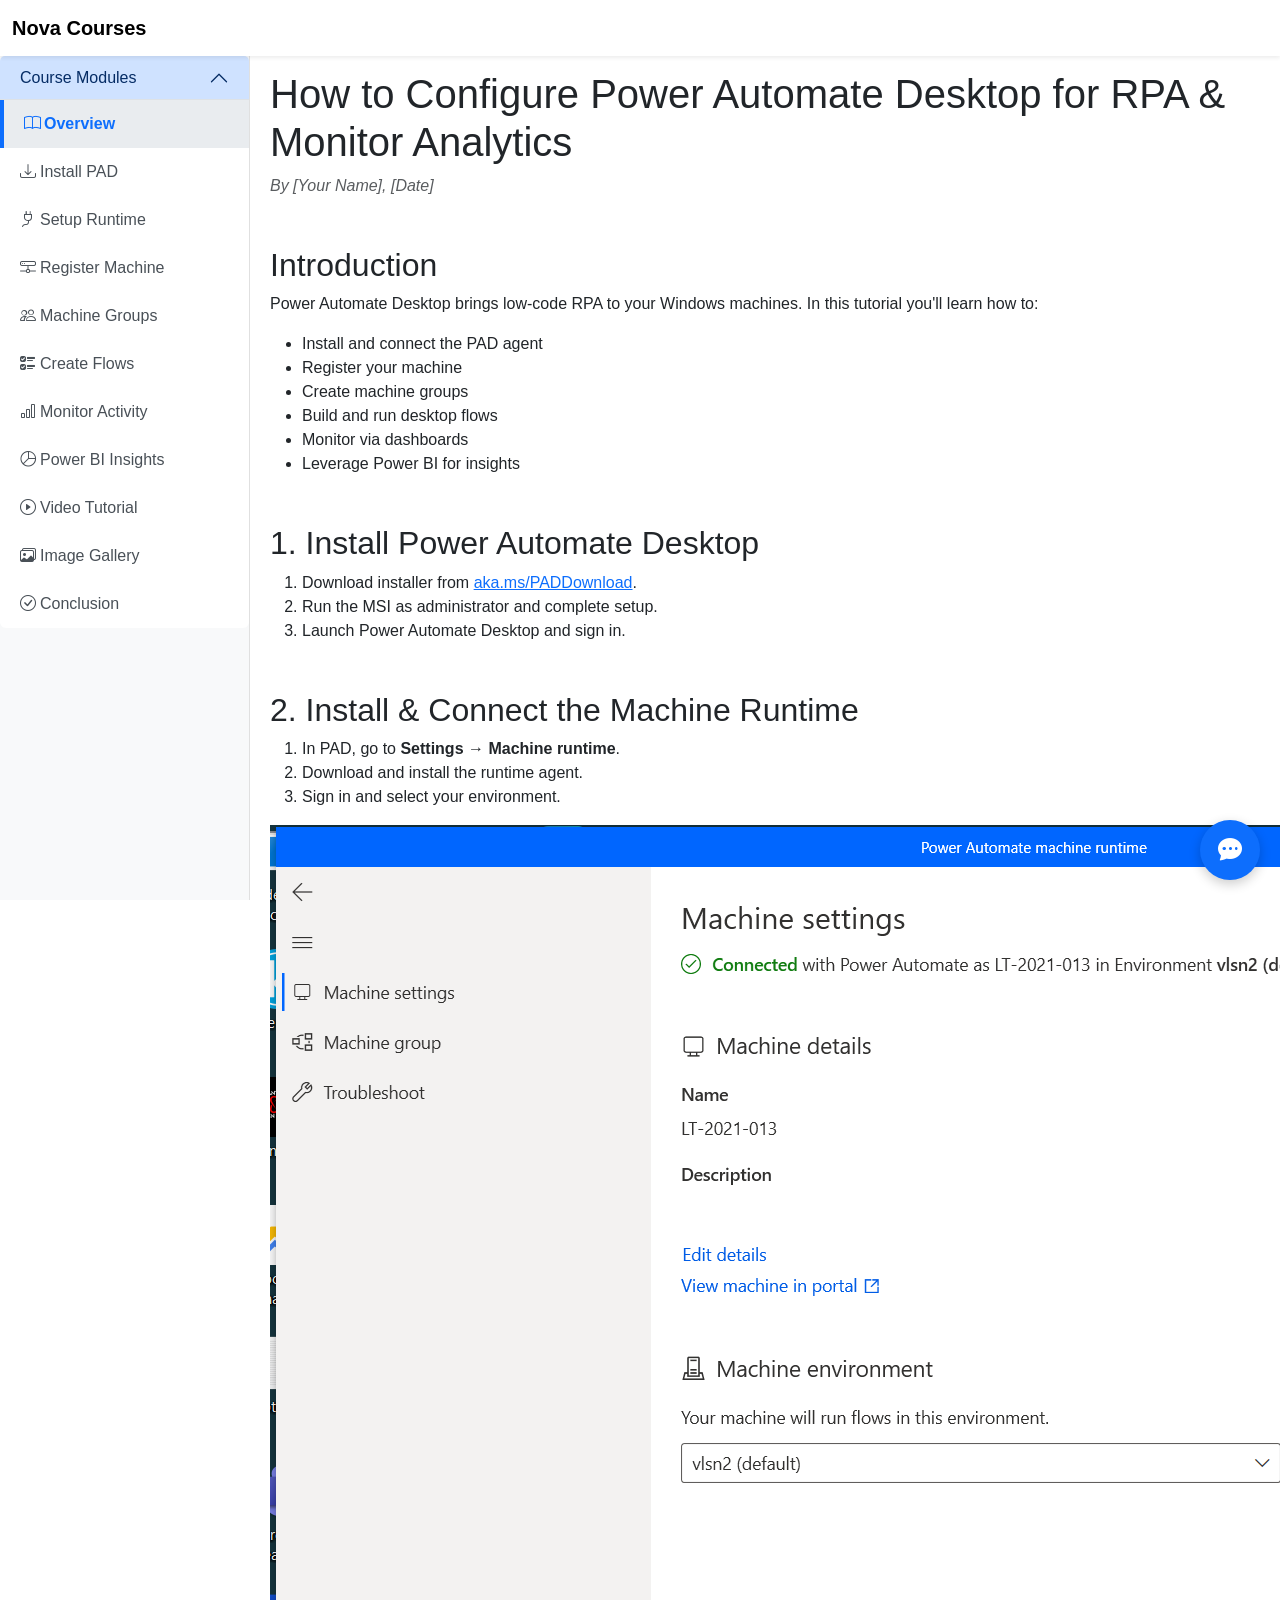
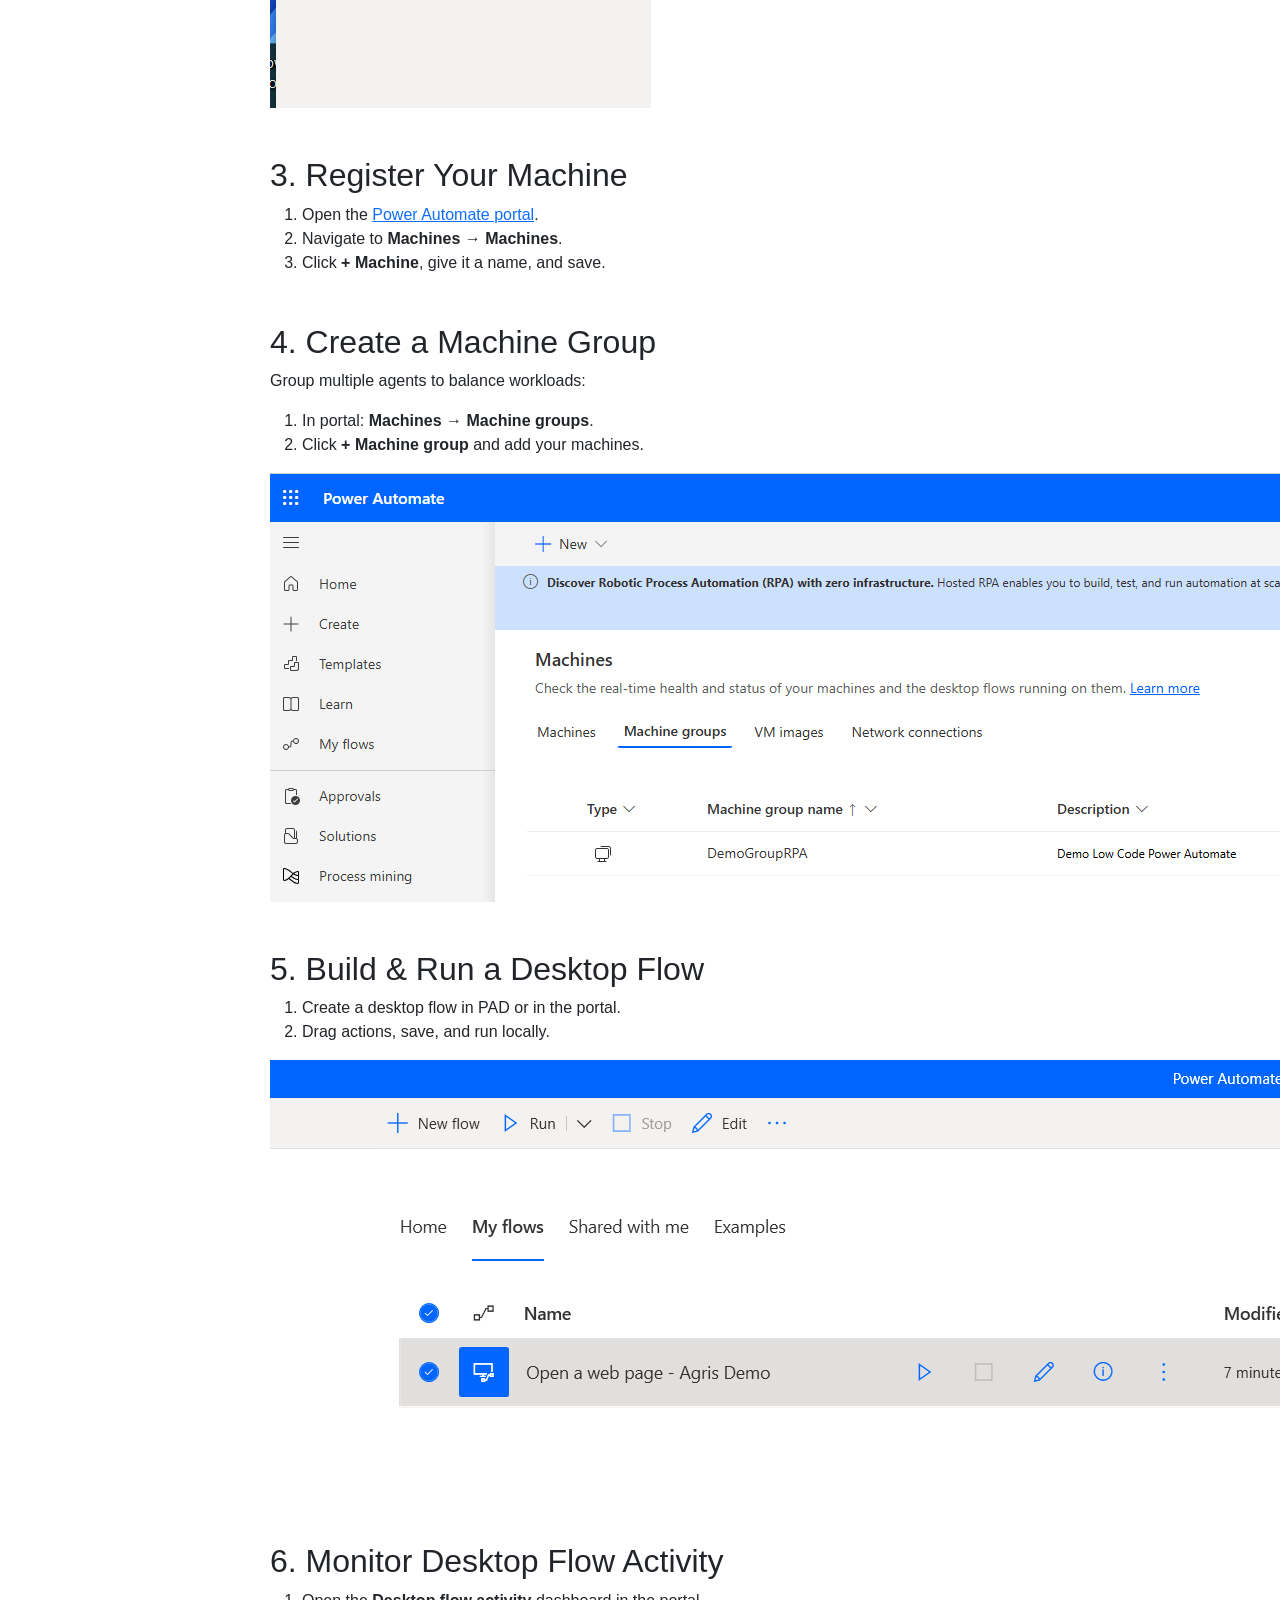
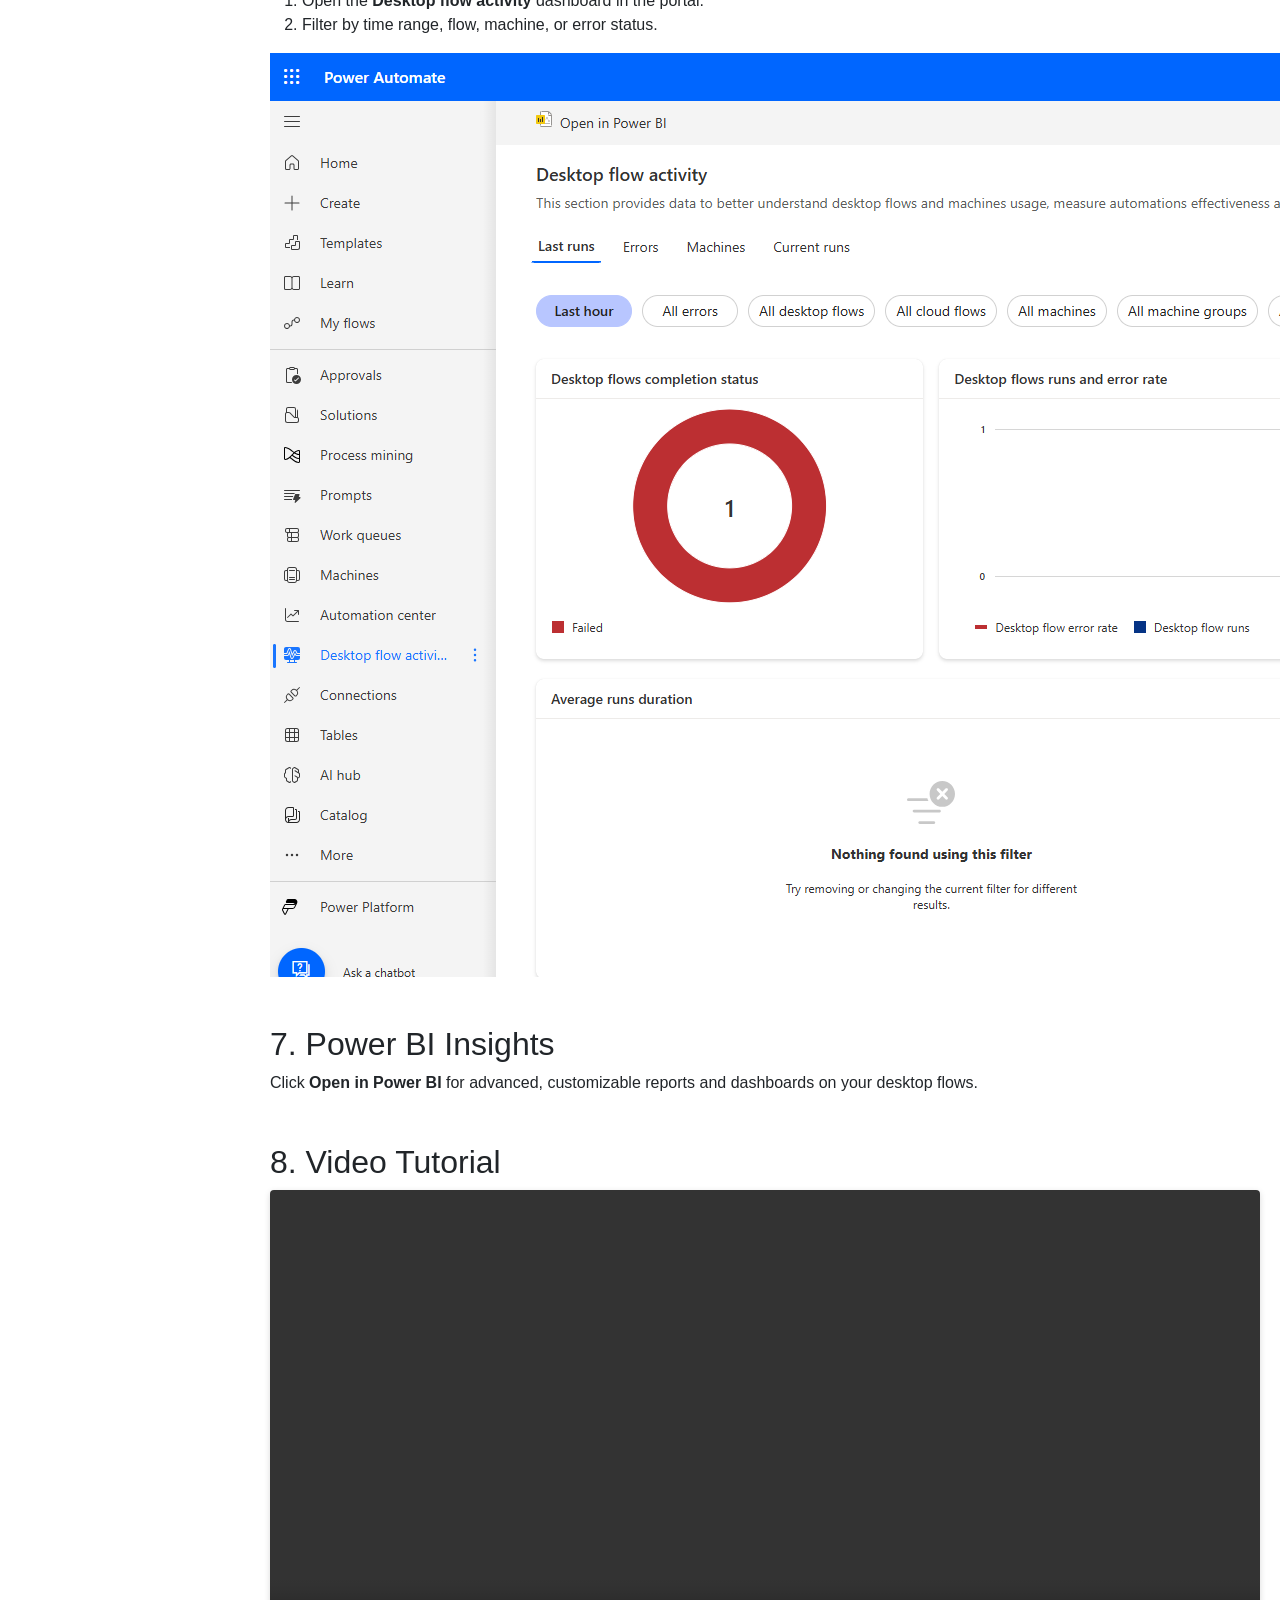
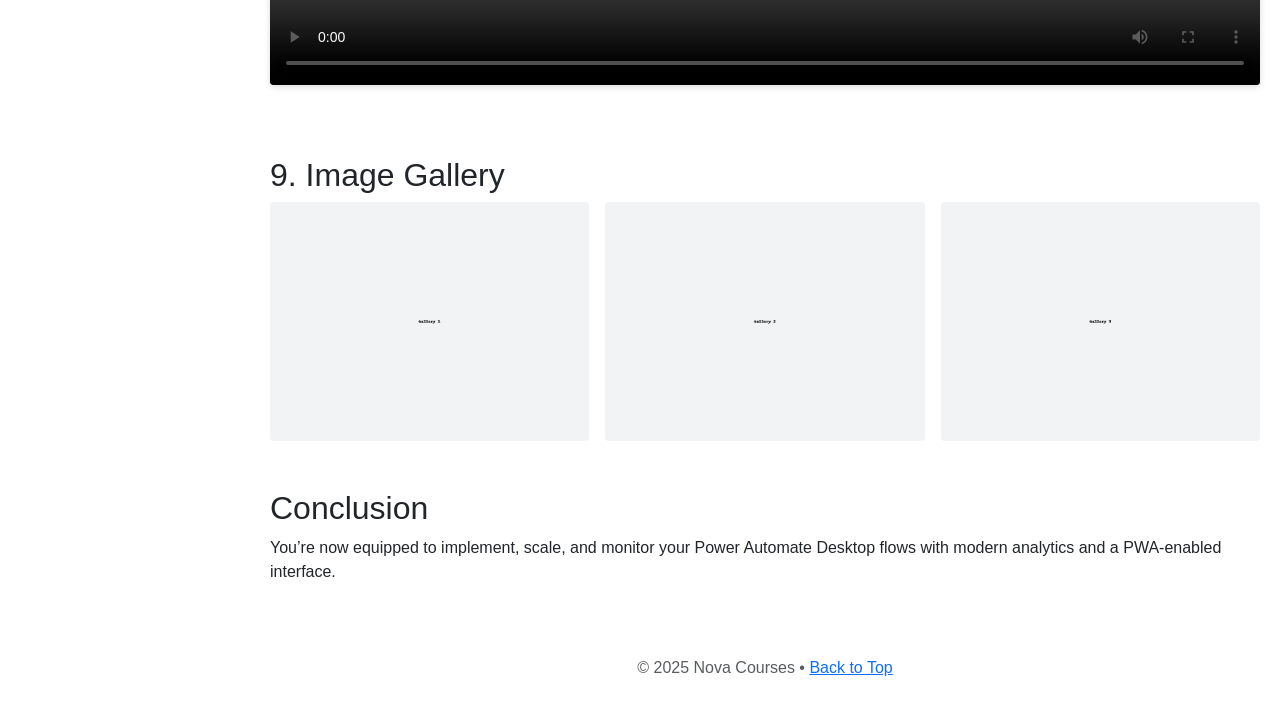
==== index.html @ ef5ddec0 "Update index.html" ====
<!DOCTYPE html>
<html lang="en">
<head>
  <meta charset="UTF-8" />
  <meta name="viewport" content="width=device-width, initial-scale=1.0" />
  <title>Nova Courses - Power Automate Desktop Tutorial</title>

  <!-- PWA Manifest & Theme -->
  <link rel="manifest" href="manifest.json">
  <meta name="theme-color" content="#0d6efd">
  <link rel="apple-touch-icon" href="icons/icon-192x192.png">

  <!-- Bootstrap CSS -->
  <link
    href="https://cdn.jsdelivr.net/npm/bootstrap@5.3.0/dist/css/bootstrap.min.css"
    rel="stylesheet"
    integrity="sha384-ENjdO4Dr2bkBIFxQpeoYz1HIcFZ72E6K7PqPP4UmYd1zq+UstOgF6N9KI65qnm"
    crossorigin="anonymous"
  >
  <!-- Bootstrap Icons -->
  <link
    href="https://cdn.jsdelivr.net/npm/bootstrap-icons@1.10.5/font/bootstrap-icons.css"
    rel="stylesheet"
  >

  <style>
    /* Mobile-first and PWA-friendly styles */
    body {
      font-family: Arial, sans-serif;
      scroll-behavior: smooth;
    }
    /* Top navbar */
    .navbar {
      background-color: #ffffff;
    }
    /* Sidebar */
    .sidebar {
      width: 250px;
      position: fixed;
      top: 0;
      bottom: 0;
      left: 0;
      padding-top: 56px; /* height of navbar */
      background-color: #ffffff;
      border-right: 1px solid #e0e0e0;
      transform: translateX(0);
      transition: transform 0.3s ease;
      overflow-y: auto;
      z-index: 1020;
    }
    .sidebar.collapsed {
      transform: translateX(-250px);
    }
    .sidebar .nav-link {
      color: #495057;
      padding: 0.75rem 1.25rem;
      transition: background-color 0.2s ease;
    }
    .sidebar .nav-link:hover {
      background-color: #f1f3f5;
    }
    .sidebar .nav-link.active {
      background-color: #e9ecef;
      font-weight: 600;
      border-left: 4px solid #0d6efd;
      color: #0d6efd;
    }
    /* Main content */
    #content {
      margin-left: 250px;
      padding: 70px 20px 20px;
      transition: margin-left 0.3s ease;
    }
    #content.expanded {
      margin-left: 0;
    }
    /* Accordion in sidebar */
    .accordion-button {
      padding: 0.75rem 1.25rem;
    }
    /* Video styling */
    video {
      width: 100%;
      border-radius: 4px;
      box-shadow: 0 2px 6px rgba(0, 0, 0, 0.15);
      margin-bottom: 1rem;
    }
    /* Image gallery */
    .gallery img {
      width: 100%;
      border-radius: 4px;
      transition: transform 0.3s ease;
    }
    .gallery img:hover {
      transform: scale(1.05);
    }
    /* Floating chat button */
    #chatBtn {
      position: fixed;
      bottom: 20px;
      right: 20px;
      width: 60px;
      height: 60px;
      border-radius: 50%;
      box-shadow: 0 4px 12px rgba(0, 0, 0, 0.2);
      transition: transform 0.2s ease;
      background-color: #0d6efd;
      color: #ffffff;
      border: none;
      z-index: 1050;
    }
    #chatBtn:hover {
      transform: scale(1.1);
    }
    /* Chat window */
    #chatWindow {
      position: fixed;
      bottom: 90px;
      right: 20px;
      width: 320px;
      max-height: 420px;
      display: none;
      box-shadow: 0 4px 12px rgba(0, 0, 0, 0.15);
      border-radius: 4px;
      overflow: hidden;
      z-index: 1050;
    }
  </style>
</head>

<body data-bs-spy="scroll" data-bs-target="#sidebarNav" data-bs-offset="70" tabindex="0">

  <!-- Top Navbar -->
  <nav class="navbar navbar-light fixed-top shadow-sm">
    <div class="container-fluid">
      <button class="btn btn-outline-secondary me-2 d-lg-none" id="toggleSidebar">
        <i class="bi bi-list"></i>
      </button>
      <a class="navbar-brand fw-bold" href="#home">Nova Courses</a>
    </div>
  </nav>

  <!-- Sidebar Navigation -->
  <nav id="sidebarNav" class="sidebar bg-light">
    <div class="accordion" id="courseAccordion">
      <div class="accordion-item border-0">
        <h2 class="accordion-header" id="headingOne">
          <button
            class="accordion-button"
            type="button"
            data-bs-toggle="collapse"
            data-bs-target="#collapseOne"
            aria-expanded="true"
            aria-controls="collapseOne"
          >
            Course Modules
          </button>
        </h2>
        <div
          id="collapseOne"
          class="accordion-collapse collapse show"
          data-bs-parent="#courseAccordion"
        >
          <div class="accordion-body p-0">
            <nav class="nav flex-column" id="sidebarMenu">
              <a class="nav-link active" href="#home"><i class="bi bi-book me-1"></i>Overview</a>
              <a class="nav-link" href="#install"><i class="bi bi-download me-1"></i>Install PAD</a>
              <a class="nav-link" href="#runtime"><i class="bi bi-plug me-1"></i>Setup Runtime</a>
              <a class="nav-link" href="#register"><i class="bi bi-hdd-network me-1"></i>Register Machine</a>
              <a class="nav-link" href="#groups"><i class="bi bi-people me-1"></i>Machine Groups</a>
              <a class="nav-link" href="#flows"><i class="bi bi-ui-checks me-1"></i>Create Flows</a>
              <a class="nav-link" href="#monitor"><i class="bi bi-bar-chart me-1"></i>Monitor Activity</a>
              <a class="nav-link" href="#powerbi"><i class="bi bi-pie-chart me-1"></i>Power BI Insights</a>
              <a class="nav-link" href="#video"><i class="bi bi-play-circle me-1"></i>Video Tutorial</a>
              <a class="nav-link" href="#gallery"><i class="bi bi-images me-1"></i>Image Gallery</a>
              <a class="nav-link" href="#conclusion"><i class="bi bi-check-circle me-1"></i>Conclusion</a>
            </nav>
          </div>
        </div>
      </div>
    </div>
  </nav>

  <!-- Main Content -->
  <main id="content">

    <section id="home" class="mb-5">
      <h1>How to Configure Power Automate Desktop for RPA &amp; Monitor Analytics</h1>
      <p class="text-muted"><em>By [Your Name], [Date]</em></p>
    </section>

    <section id="introduction" class="mb-5">
      <h2>Introduction</h2>
      <p>
        Power Automate Desktop brings low-code RPA to your Windows machines. In this tutorial you'll learn how to:
      </p>
      <ul>
        <li>Install and connect the PAD agent</li>
        <li>Register your machine</li>
        <li>Create machine groups</li>
        <li>Build and run desktop flows</li>
        <li>Monitor via dashboards</li>
        <li>Leverage Power BI for insights</li>
      </ul>
    </section>

    <section id="install" class="mb-5">
      <h2>1. Install Power Automate Desktop</h2>
      <ol>
        <li>Download installer from <a href="https://aka.ms/PADDownload">aka.ms/PADDownload</a>.</li>
        <li>Run the MSI as administrator and complete setup.</li>
        <li>Launch Power Automate Desktop and sign in.</li>
      </ol>
    </section>

    <section id="runtime" class="mb-5">
      <h2>2. Install &amp; Connect the Machine Runtime</h2>
      <ol>
        <li>In PAD, go to <strong>Settings → Machine runtime</strong>.</li>
        <li>Download and install the runtime agent.</li>
        <li>Sign in and select your environment.</li>
      </ol>
      <img src="834a12f6-c2ea-4641-9335-84af95a9b0ec.png" alt="Machine Runtime Connected">
    </section>

    <section id="register" class="mb-5">
      <h2>3. Register Your Machine</h2>
      <ol>
        <li>Open the <a href="https://make.powerautomate.com">Power Automate portal</a>.</li>
        <li>Navigate to <strong>Machines → Machines</strong>.</li>
        <li>Click <strong>+ Machine</strong>, give it a name, and save.</li>
      </ol>
    </section>

    <section id="groups" class="mb-5">  
      <h2>4. Create a Machine Group</h2>
      <p>Group multiple agents to balance workloads:</p>
      <ol>
        <li>In portal: <strong>Machines → Machine groups</strong>.</li>
        <li>Click <strong>+ Machine group</strong> and add your machines.</li>
      </ol>
      <img src="e55fc619-c840-48f5-9c7b-c298e8843772.png" alt="Machine Groups">
    </section>

    <section id="flows" class="mb-5">
      <h2>5. Build &amp; Run a Desktop Flow</h2>
      <ol>
        <li>Create a desktop flow in PAD or in the portal.</li>
        <li>Drag actions, save, and run locally.</li>
      </ol>
      <img src="a18205e2-04a8-4cad-aa13-528a9b253999.png" alt="Desktop Flow List">
    </section>

    <section id="monitor" class="mb-5">
      <h2>6. Monitor Desktop Flow Activity</h2>
      <ol>
        <li>Open the <strong>Desktop flow activity</strong> dashboard in the portal.</li>
        <li>Filter by time range, flow, machine, or error status.</li>
      </ol>
      <img src="3591da1f-050f-4415-9269-6cb369a001ee.png" alt="Activity Dashboard">
    </section>

    <section id="powerbi" class="mb-5">
      <h2>7. Power BI Insights</h2>
      <p>
        Click <strong>Open in Power BI</strong> for advanced, customizable reports and dashboards on your desktop flows.
      </p>
    </section>

    <section id="video" class="mb-5">
      <h2>8. Video Tutorial</h2>
      <video controls>
        <source src="tutorial.mp4" type="video/mp4" />
        Your browser does not support the video tag.
      </video>
    </section>

    <section id="gallery" class="mb-5 gallery">
      <h2>9. Image Gallery</h2>
      <div class="row g-3">
        <div class="col-6 col-md-4"><img src="gallery1.png" alt="Step 1"></div>
        <div class="col-6 col-md-4"><img src="gallery2.png" alt="Step 2"></div>
        <div class="col-6 col-md-4"><img src="gallery3.png" alt="Step 3"></div>
      </div>
    </section>

    <section id="conclusion" class="mb-5">
      <h2>Conclusion</h2>
      <p>
        You’re now equipped to implement, scale, and monitor your Power Automate Desktop flows with modern analytics and a PWA-enabled interface.
      </p>
    </section>

    <footer class="text-center py-4 text-muted">
      &copy; 2025 Nova Courses • <a href="#home">Back to Top</a>
    </footer>

  </main>

  <!-- Floating Chat Button & Chat Window -->
  <button id="chatBtn"><i class="bi bi-chat-dots-fill" style="font-size:1.5rem;"></i></button>
  <div id="chatWindow" class="card">
    <div class="card-header bg-primary text-white">Chat</div>
    <div class="card-body p-2" style="height:250px; overflow-y:auto;"></div>
    <div class="card-footer p-2">
      <div class="input-group">
        <input type="text" id="chatInput" class="form-control form-control-sm" placeholder="Type a message...">
        <button class="btn btn-primary btn-sm" id="sendBtn">Send</button>
      </div>
    </div>
  </div>

  <!-- Bootstrap JS & PWA Service Worker Registration -->
  <script
    src="https://cdn.jsdelivr.net/npm/bootstrap@5.3.0/dist/js/bootstrap.bundle.min.js"
    integrity="sha384-kenU1KFdBIe4zVF0s0G1M5b4hcpxyD9F7jL+jjXkk+Q2h455rYXK/7HAuoJl+0I4"
    crossorigin="anonymous"
  ></script>
  <script>
    // Sidebar toggle for mobile
    document.getElementById('toggleSidebar').addEventListener('click', () => {
      document.querySelector('.sidebar').classList.toggle('collapsed');
      document.getElementById('content').classList.toggle('expanded');
    });
    // Chat button toggle
    document.getElementById('chatBtn').addEventListener('click', () => {
      const w = document.getElementById('chatWindow');
      w.style.display = (w.style.display === 'block') ? 'none' : 'block';
    });
    // Mock chat send
    document.getElementById('sendBtn').addEventListener('click', () => {
      const input = document.getElementById('chatInput');
      if (!input.value) return;
      const p = document.createElement('p');
      p.textContent = input.value;
      p.classList.add('mb-1');
      document.querySelector('#chatWindow .card-body').appendChild(p);
      input.value = '';
      document.querySelector('#chatWindow .card-body').scrollTop =
        document.querySelector('#chatWindow .card-body').scrollHeight;
    });
    // Register service worker for PWA
    if ('serviceWorker' in navigator) {
      navigator.serviceWorker.register('service-worker.js').catch(console.error);
    }
  </script>
</body>
</html>
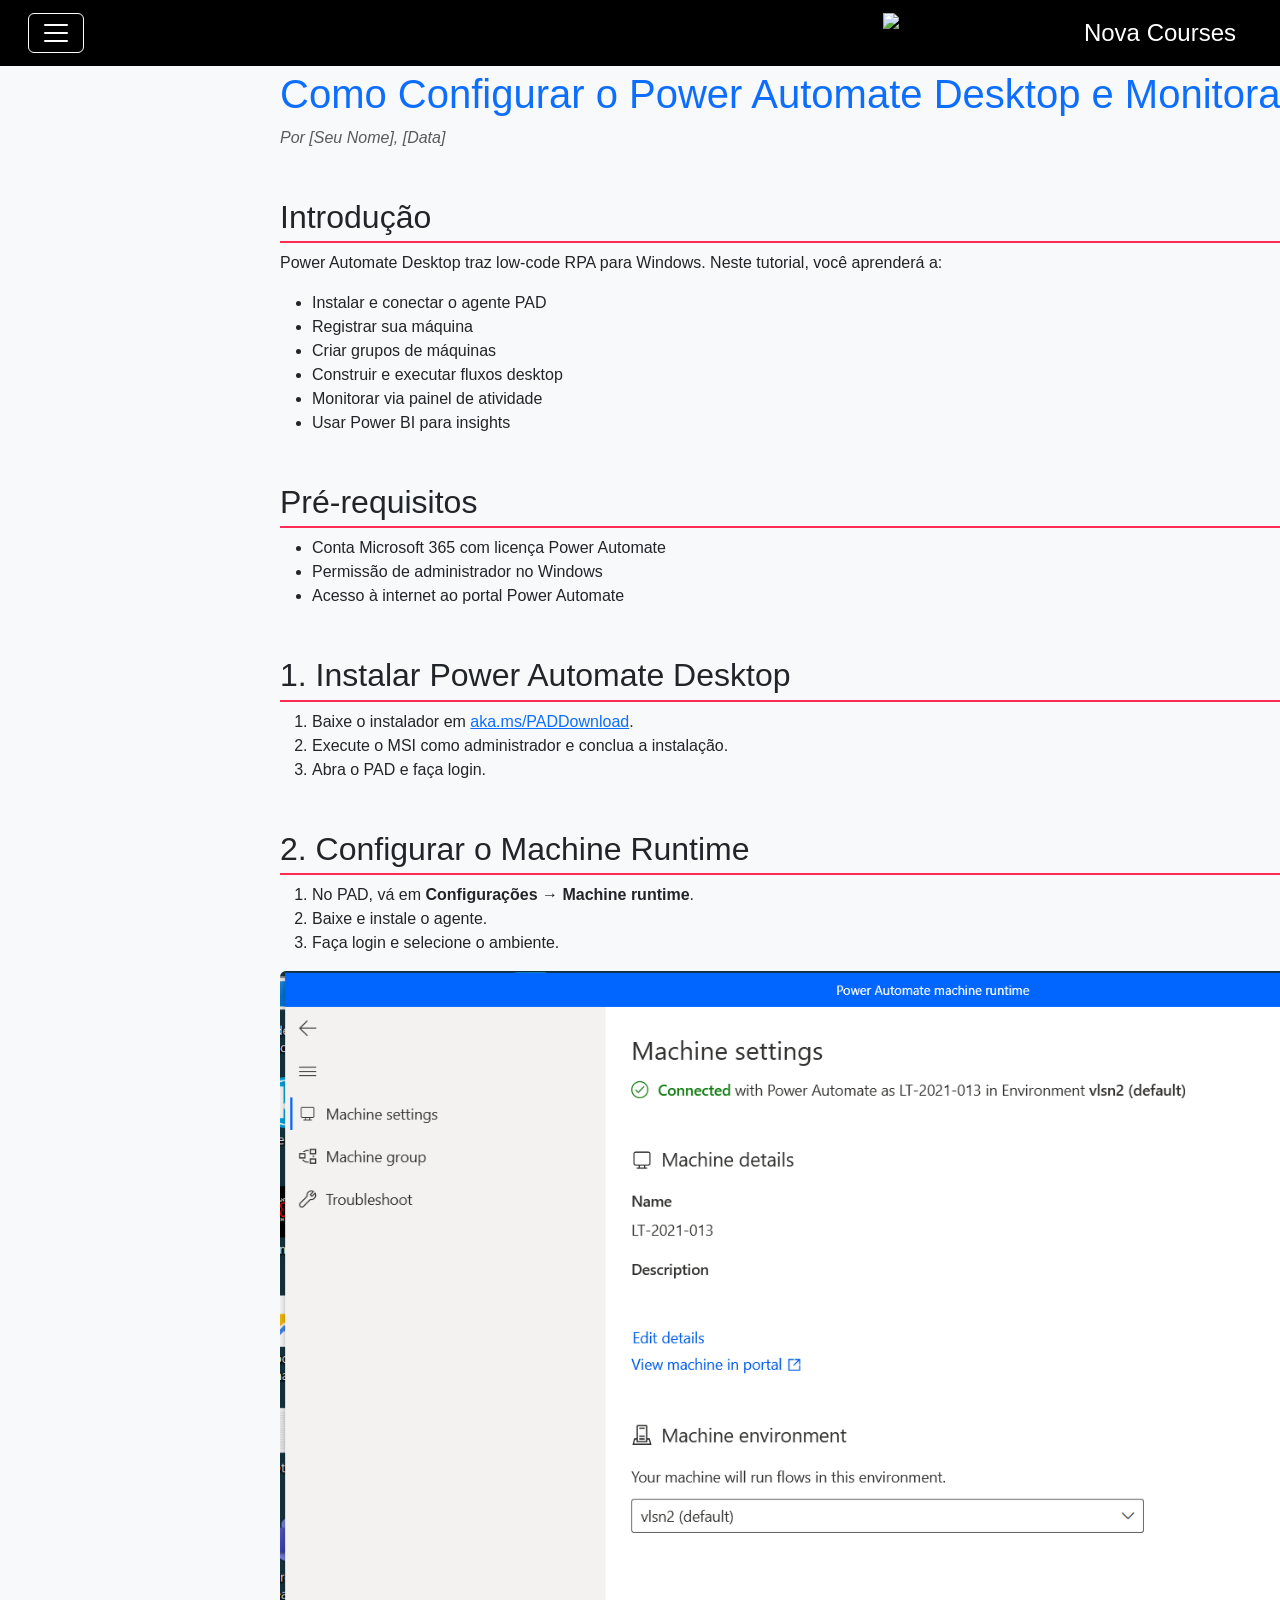
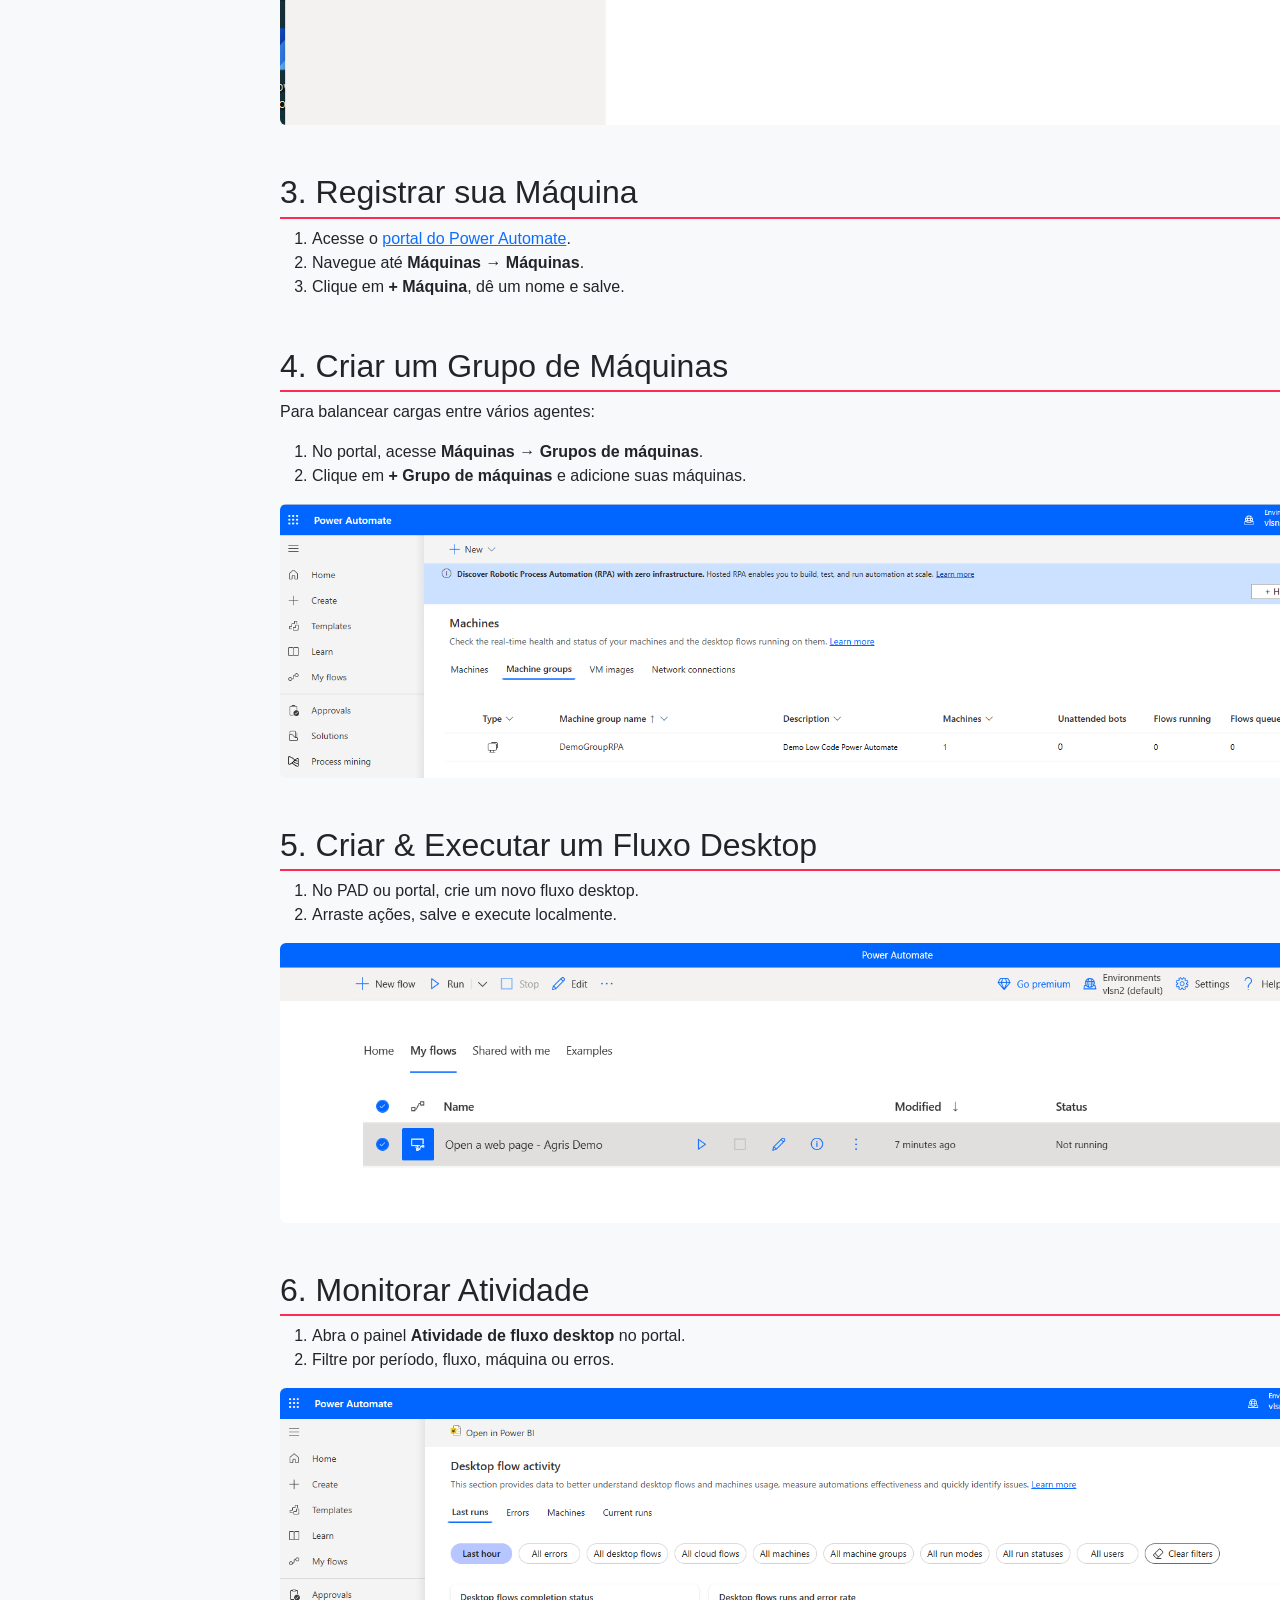
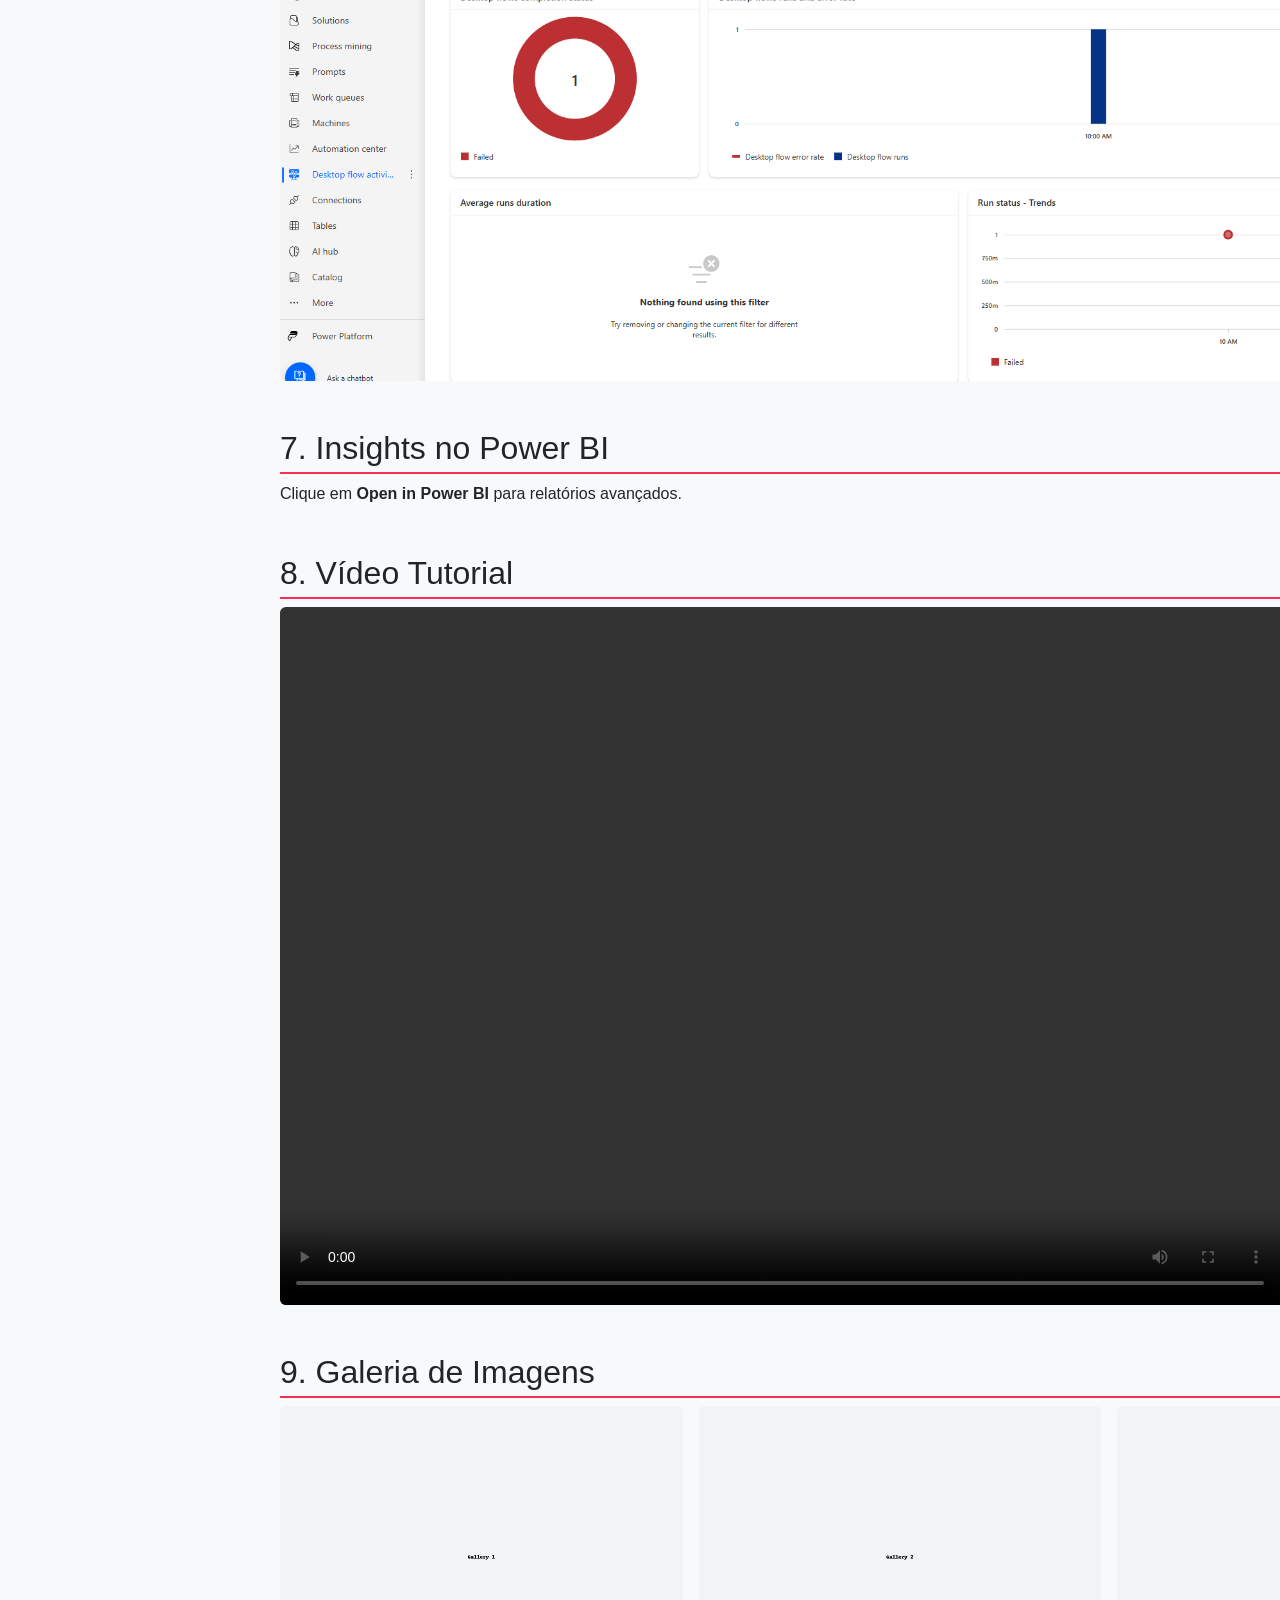
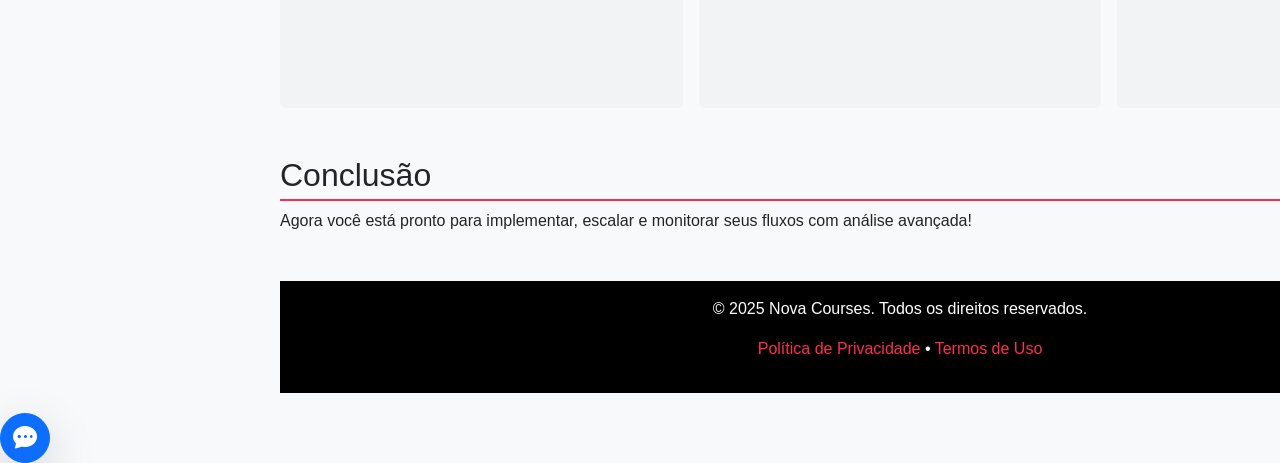
==== commit e51e6c21: "Update index.html" ====
--- a/index.html
+++ b/index.html
@@ -1,17 +1,10 @@
-<!DOCTYPE html>
-<html lang="en">
+<!DOCTYPE html><html lang="pt">
 <head>
   <meta charset="UTF-8" />
   <meta name="viewport" content="width=device-width, initial-scale=1.0" />
-  <title>Nova Courses - Power Automate Desktop Tutorial</title>
-
-  <!-- PWA Manifest & Theme -->
-  <link rel="manifest" href="manifest.json">
-  <meta name="theme-color" content="#0d6efd">
-  <link rel="apple-touch-icon" href="icons/icon-192x192.png">
-
-  <!-- Bootstrap CSS -->
-  <link
+  <title>Nova Courses - Power Automate Desktop Tutorial</title>  <!-- PWA Manifest & Theme -->  <link rel="manifest" href="manifest.json">
+  <meta name="theme-color" content="#000000">
+  <link rel="apple-touch-icon" href="icons/icon-192x192.png">  <!-- Bootstrap CSS -->  <link
     href="https://cdn.jsdelivr.net/npm/bootstrap@5.3.0/dist/css/bootstrap.min.css"
     rel="stylesheet"
     integrity="sha384-ENjdO4Dr2bkBIFxQpeoYz1HIcFZ72E6K7PqPP4UmYd1zq+UstOgF6N9KI65qnm"
@@ -21,328 +14,313 @@
   <link
     href="https://cdn.jsdelivr.net/npm/bootstrap-icons@1.10.5/font/bootstrap-icons.css"
     rel="stylesheet"
-  >
-
-  <style>
-    /* Mobile-first and PWA-friendly styles */
+  >  <style>
+    /* TikTok-style theme */
+    :root {
+      --primary-bg: #000000;
+      --primary-text: #ffffff;
+      --accent-color: #fe2c55;
+    }
     body {
       font-family: Arial, sans-serif;
       scroll-behavior: smooth;
-    }
-    /* Top navbar */
+      background-color: #f8f9fa;
+    }
+    /* Header */
     .navbar {
-      background-color: #ffffff;
-    }
-    /* Sidebar */
-    .sidebar {
-      width: 250px;
-      position: fixed;
-      top: 0;
-      bottom: 0;
-      left: 0;
-      padding-top: 56px; /* height of navbar */
-      background-color: #ffffff;
-      border-right: 1px solid #e0e0e0;
-      transform: translateX(0);
-      transition: transform 0.3s ease;
-      overflow-y: auto;
-      z-index: 1020;
-    }
-    .sidebar.collapsed {
-      transform: translateX(-250px);
-    }
-    .sidebar .nav-link {
-      color: #495057;
+      background-color: var(--primary-bg);
+      color: var(--primary-text);
+      padding: 0.5rem 1rem;
+    }
+    .navbar-brand img {
+      height: 40px;
+      margin-right: 0.5rem;
+    }
+    .navbar-toggler {
+      border-color: var(--primary-text);
+    }
+    .navbar-toggler-icon {
+      background-image: url("data:image/svg+xml;charset=utf8,<svg viewBox='0 0 30 30' xmlns='http://www.w3.org/2000/svg'><path stroke='rgba(255,255,255,1)' stroke-width='2' stroke-linecap='round' stroke-miterlimit='10' d='M4 7h22M4 15h22M4 23h22'/></svg>");
+    }
+
+    /* Offcanvas menu */
+    .offcanvas-start {
+      width: 260px;
+      background-color: var(--primary-bg);
+      color: var(--primary-text);
+    }
+    .offcanvas-body .nav-link {
+      color: var(--primary-text);
       padding: 0.75rem 1.25rem;
-      transition: background-color 0.2s ease;
-    }
-    .sidebar .nav-link:hover {
-      background-color: #f1f3f5;
-    }
-    .sidebar .nav-link.active {
-      background-color: #e9ecef;
-      font-weight: 600;
-      border-left: 4px solid #0d6efd;
-      color: #0d6efd;
-    }
+      font-weight: 500;
+      transition: background-color 0.2s;
+    }
+    .offcanvas-body .nav-link:hover,
+    .offcanvas-body .nav-link.active {
+      background-color: rgba(255,255,255,0.1);
+      color: var(--accent-color);
+    }
+
     /* Main content */
     #content {
-      margin-left: 250px;
       padding: 70px 20px 20px;
+      margin-left: 0;
       transition: margin-left 0.3s ease;
     }
-    #content.expanded {
-      margin-left: 0;
-    }
-    /* Accordion in sidebar */
-    .accordion-button {
-      padding: 0.75rem 1.25rem;
-    }
-    /* Video styling */
-    video {
-      width: 100%;
-      border-radius: 4px;
-      box-shadow: 0 2px 6px rgba(0, 0, 0, 0.15);
-      margin-bottom: 1rem;
-    }
-    /* Image gallery */
+    @media(min-width: 992px) {
+      #content { margin-left: 260px; }
+    }
+
+    /* Section headings */
+    main h2 {
+      border-bottom: 2px solid var(--accent-color);
+      padding-bottom: 0.3rem;
+      margin-top: 2rem;
+    }
+
+    /* Video */
+    .ratio {
+      margin-bottom: 1.5rem;
+    }
+    /* Gallery */
     .gallery img {
       width: 100%;
-      border-radius: 4px;
-      transition: transform 0.3s ease;
+      border-radius: 8px;
+      transition: transform 0.3s;
     }
     .gallery img:hover {
       transform: scale(1.05);
     }
-    /* Floating chat button */
-    #chatBtn {
-      position: fixed;
-      bottom: 20px;
-      right: 20px;
-      width: 60px;
-      height: 60px;
-      border-radius: 50%;
-      box-shadow: 0 4px 12px rgba(0, 0, 0, 0.2);
-      transition: transform 0.2s ease;
-      background-color: #0d6efd;
-      color: #ffffff;
-      border: none;
-      z-index: 1050;
-    }
-    #chatBtn:hover {
-      transform: scale(1.1);
-    }
-    /* Chat window */
-    #chatWindow {
-      position: fixed;
-      bottom: 90px;
-      right: 20px;
-      width: 320px;
-      max-height: 420px;
-      display: none;
-      box-shadow: 0 4px 12px rgba(0, 0, 0, 0.15);
-      border-radius: 4px;
-      overflow: hidden;
-      z-index: 1050;
-    }
-  </style>
-</head>
-
-<body data-bs-spy="scroll" data-bs-target="#sidebarNav" data-bs-offset="70" tabindex="0">
-
-  <!-- Top Navbar -->
-  <nav class="navbar navbar-light fixed-top shadow-sm">
-    <div class="container-fluid">
-      <button class="btn btn-outline-secondary me-2 d-lg-none" id="toggleSidebar">
-        <i class="bi bi-list"></i>
+    /* Footer */
+    footer {
+      background-color: var(--primary-bg);
+      color: var(--primary-text);
+      padding: 1rem 0;
+      margin-top: 2rem;
+    }
+    footer a {
+      color: var(--accent-color);
+      text-decoration: none;
+    }
+    footer a:hover {
+      text-decoration: underline;
+    }
+  </style></head><body data-bs-spy="scroll" data-bs-target="#navMenu" data-bs-offset="80" tabindex="0">  <!-- Header with logo and hamburger -->  <nav class="navbar fixed-top">
+    <div class="container-fluid d-flex align-items-center">
+      <button
+        class="navbar-toggler me-2"
+        type="button"
+        data-bs-toggle="offcanvas"
+        data-bs-target="#sidebar"
+        aria-controls="sidebar"
+      >
+        <span class="navbar-toggler-icon"></span>
       </button>
-      <a class="navbar-brand fw-bold" href="#home">Nova Courses</a>
+      <a class="navbar-brand d-flex align-items-center" href="#home">
+        <img src="logo.png" alt="Nova Courses Logo" class="img-fluid">
+        <span class="text-white fs-4">Nova Courses</span>
+      </a>
     </div>
-  </nav>
-
-  <!-- Sidebar Navigation -->
-  <nav id="sidebarNav" class="sidebar bg-light">
-    <div class="accordion" id="courseAccordion">
-      <div class="accordion-item border-0">
-        <h2 class="accordion-header" id="headingOne">
-          <button
-            class="accordion-button"
-            type="button"
-            data-bs-toggle="collapse"
-            data-bs-target="#collapseOne"
-            aria-expanded="true"
-            aria-controls="collapseOne"
-          >
-            Course Modules
-          </button>
-        </h2>
-        <div
-          id="collapseOne"
-          class="accordion-collapse collapse show"
-          data-bs-parent="#courseAccordion"
-        >
-          <div class="accordion-body p-0">
-            <nav class="nav flex-column" id="sidebarMenu">
-              <a class="nav-link active" href="#home"><i class="bi bi-book me-1"></i>Overview</a>
-              <a class="nav-link" href="#install"><i class="bi bi-download me-1"></i>Install PAD</a>
-              <a class="nav-link" href="#runtime"><i class="bi bi-plug me-1"></i>Setup Runtime</a>
-              <a class="nav-link" href="#register"><i class="bi bi-hdd-network me-1"></i>Register Machine</a>
-              <a class="nav-link" href="#groups"><i class="bi bi-people me-1"></i>Machine Groups</a>
-              <a class="nav-link" href="#flows"><i class="bi bi-ui-checks me-1"></i>Create Flows</a>
-              <a class="nav-link" href="#monitor"><i class="bi bi-bar-chart me-1"></i>Monitor Activity</a>
-              <a class="nav-link" href="#powerbi"><i class="bi bi-pie-chart me-1"></i>Power BI Insights</a>
-              <a class="nav-link" href="#video"><i class="bi bi-play-circle me-1"></i>Video Tutorial</a>
-              <a class="nav-link" href="#gallery"><i class="bi bi-images me-1"></i>Image Gallery</a>
-              <a class="nav-link" href="#conclusion"><i class="bi bi-check-circle me-1"></i>Conclusion</a>
-            </nav>
-          </div>
-        </div>
-      </div>
+  </nav>  <!-- Offcanvas Sidebar Menu -->  <div
+    class="offcanvas offcanvas-start"
+    tabindex="-1"
+    id="sidebar"
+    aria-labelledby="sidebarLabel"
+  >
+    <div class="offcanvas-header">
+      <h5 class="offcanvas-title text-white" id="sidebarLabel">Menu</h5>
+      <button
+        type="button"
+        class="btn-close btn-close-white"
+        data-bs-dismiss="offcanvas"
+        aria-label="Fechar"
+      ></button>
     </div>
-  </nav>
-
-  <!-- Main Content -->
-  <main id="content">
-
-    <section id="home" class="mb-5">
-      <h1>How to Configure Power Automate Desktop for RPA &amp; Monitor Analytics</h1>
-      <p class="text-muted"><em>By [Your Name], [Date]</em></p>
-    </section>
-
-    <section id="introduction" class="mb-5">
-      <h2>Introduction</h2>
-      <p>
-        Power Automate Desktop brings low-code RPA to your Windows machines. In this tutorial you'll learn how to:
-      </p>
-      <ul>
-        <li>Install and connect the PAD agent</li>
-        <li>Register your machine</li>
-        <li>Create machine groups</li>
-        <li>Build and run desktop flows</li>
-        <li>Monitor via dashboards</li>
-        <li>Leverage Power BI for insights</li>
-      </ul>
-    </section>
-
-    <section id="install" class="mb-5">
-      <h2>1. Install Power Automate Desktop</h2>
-      <ol>
-        <li>Download installer from <a href="https://aka.ms/PADDownload">aka.ms/PADDownload</a>.</li>
-        <li>Run the MSI as administrator and complete setup.</li>
-        <li>Launch Power Automate Desktop and sign in.</li>
-      </ol>
-    </section>
-
-    <section id="runtime" class="mb-5">
-      <h2>2. Install &amp; Connect the Machine Runtime</h2>
-      <ol>
-        <li>In PAD, go to <strong>Settings → Machine runtime</strong>.</li>
-        <li>Download and install the runtime agent.</li>
-        <li>Sign in and select your environment.</li>
-      </ol>
-      <img src="834a12f6-c2ea-4641-9335-84af95a9b0ec.png" alt="Machine Runtime Connected">
-    </section>
-
-    <section id="register" class="mb-5">
-      <h2>3. Register Your Machine</h2>
-      <ol>
-        <li>Open the <a href="https://make.powerautomate.com">Power Automate portal</a>.</li>
-        <li>Navigate to <strong>Machines → Machines</strong>.</li>
-        <li>Click <strong>+ Machine</strong>, give it a name, and save.</li>
-      </ol>
-    </section>
-
-    <section id="groups" class="mb-5">  
-      <h2>4. Create a Machine Group</h2>
-      <p>Group multiple agents to balance workloads:</p>
-      <ol>
-        <li>In portal: <strong>Machines → Machine groups</strong>.</li>
-        <li>Click <strong>+ Machine group</strong> and add your machines.</li>
-      </ol>
-      <img src="e55fc619-c840-48f5-9c7b-c298e8843772.png" alt="Machine Groups">
-    </section>
-
-    <section id="flows" class="mb-5">
-      <h2>5. Build &amp; Run a Desktop Flow</h2>
-      <ol>
-        <li>Create a desktop flow in PAD or in the portal.</li>
-        <li>Drag actions, save, and run locally.</li>
-      </ol>
-      <img src="a18205e2-04a8-4cad-aa13-528a9b253999.png" alt="Desktop Flow List">
-    </section>
-
-    <section id="monitor" class="mb-5">
-      <h2>6. Monitor Desktop Flow Activity</h2>
-      <ol>
-        <li>Open the <strong>Desktop flow activity</strong> dashboard in the portal.</li>
-        <li>Filter by time range, flow, machine, or error status.</li>
-      </ol>
-      <img src="3591da1f-050f-4415-9269-6cb369a001ee.png" alt="Activity Dashboard">
-    </section>
-
-    <section id="powerbi" class="mb-5">
-      <h2>7. Power BI Insights</h2>
-      <p>
-        Click <strong>Open in Power BI</strong> for advanced, customizable reports and dashboards on your desktop flows.
-      </p>
-    </section>
-
-    <section id="video" class="mb-5">
-      <h2>8. Video Tutorial</h2>
-      <video controls>
-        <source src="tutorial.mp4" type="video/mp4" />
-        Your browser does not support the video tag.
-      </video>
-    </section>
-
-    <section id="gallery" class="mb-5 gallery">
-      <h2>9. Image Gallery</h2>
-      <div class="row g-3">
-        <div class="col-6 col-md-4"><img src="gallery1.png" alt="Step 1"></div>
-        <div class="col-6 col-md-4"><img src="gallery2.png" alt="Step 2"></div>
-        <div class="col-6 col-md-4"><img src="gallery3.png" alt="Step 3"></div>
-      </div>
-    </section>
-
-    <section id="conclusion" class="mb-5">
-      <h2>Conclusion</h2>
-      <p>
-        You’re now equipped to implement, scale, and monitor your Power Automate Desktop flows with modern analytics and a PWA-enabled interface.
-      </p>
-    </section>
-
-    <footer class="text-center py-4 text-muted">
-      &copy; 2025 Nova Courses • <a href="#home">Back to Top</a>
-    </footer>
-
-  </main>
-
-  <!-- Floating Chat Button & Chat Window -->
-  <button id="chatBtn"><i class="bi bi-chat-dots-fill" style="font-size:1.5rem;"></i></button>
-  <div id="chatWindow" class="card">
+    <div class="offcanvas-body p-0">
+      <nav class="nav flex-column" id="navMenu">
+        <a class="nav-link active" href="#home"><i class="bi bi-house-door-fill me-2"></i>Visão Geral</a>
+        <a class="nav-link" href="#introduction"><i class="bi bi-info-circle me-2"></i>Introdução</a>
+        <a class="nav-link" href="#prereq"><i class="bi bi-card-list me-2"></i>Pré-requisitos</a>
+        <a class="nav-link" href="#install"><i class="bi bi-download me-2"></i>Instalar PAD</a>
+        <a class="nav-link" href="#runtime"><i class="bi bi-plug me-2"></i>Configurar Runtime</a>
+        <a class="nav-link" href="#register"><i class="bi bi-hdd-network me-2"></i>Registrar Máquina</a>
+        <a class="nav-link" href="#groups"><i class="bi bi-people me-2"></i>Grupos de Máquinas</a>
+        <a class="nav-link" href="#flows"><i class="bi bi-ui-checks me-2"></i>Criar Flows</a>
+        <a class="nav-link" href="#monitor"><i class="bi bi-bar-chart me-2"></i>Monitorar Atividade</a>
+        <a class="nav-link" href="#powerbi"><i class="bi bi-pie-chart me-2"></i>Power BI Insights</a>
+        <a class="nav-link" href="#video"><i class="bi bi-play-circle me-2"></i>Vídeo Tutorial</a>
+        <a class="nav-link" href="#gallery"><i class="bi bi-images me-2"></i>Galeria de Imagens</a>
+        <a class="nav-link" href="#conclusion"><i class="bi bi-check-circle me-2"></i>Conclusão</a>
+      </nav>
+    </div>
+  </div>  <!-- Main Content -->  <main id="content" class="container-fluid"><section id="home" class="mb-5">
+  <h1 class="text-primary">Como Configurar o Power Automate Desktop e Monitorar Analytics</h1>
+  <p class="text-muted"><em>Por [Seu Nome], [Data]</em></p>
+</section>
+
+<section id="introduction" class="mb-5">
+  <h2>Introdução</h2>
+  <p>Power Automate Desktop traz low-code RPA para Windows. Neste tutorial, você aprenderá a:</p>
+  <ul>
+    <li>Instalar e conectar o agente PAD</li>
+    <li>Registrar sua máquina</li>
+    <li>Criar grupos de máquinas</li>
+    <li>Construir e executar fluxos desktop</li>
+    <li>Monitorar via painel de atividade</li>
+    <li>Usar Power BI para insights</li>
+  </ul>
+</section>
+
+<section id="prereq" class="mb-5">
+  <h2>Pré-requisitos</h2>
+  <ul>
+    <li>Conta Microsoft 365 com licença Power Automate</li>
+    <li>Permissão de administrador no Windows</li>
+    <li>Acesso à internet ao portal Power Automate</li>
+  </ul>
+</section>
+
+<section id="install" class="mb-5">
+  <h2>1. Instalar Power Automate Desktop</h2>
+  <ol>
+    <li>Baixe o instalador em <a href="https://aka.ms/PADDownload">aka.ms/PADDownload</a>.</li>
+    <li>Execute o MSI como administrador e conclua a instalação.</li>
+    <li>Abra o PAD e faça login.</li>
+  </ol>
+</section>
+
+<section id="runtime" class="mb-5">
+  <h2>2. Configurar o Machine Runtime</h2>
+  <ol>
+    <li>No PAD, vá em <strong>Configurações → Machine runtime</strong>.</li>
+    <li>Baixe e instale o agente.</li>
+    <li>Faça login e selecione o ambiente.</li>
+  </ol>
+  <img src="834a12f6-c2ea-4641-9335-84af95a9b0ec.png" alt="Machine Runtime conectado" class="img-fluid rounded">
+</section>
+
+<section id="register" class="mb-5">
+  <h2>3. Registrar sua Máquina</h2>
+  <ol>
+    <li>Acesse o <a href="https://make.powerautomate.com">portal do Power Automate</a>.</li>
+    <li>Navegue até <strong>Máquinas → Máquinas</strong>.</li>
+    <li>Clique em <strong>+ Máquina</strong>, dê um nome e salve.</li>
+  </ol>
+</section>
+
+<section id="groups" class="mb-5">
+  <h2>4. Criar um Grupo de Máquinas</h2>
+  <p>Para balancear cargas entre vários agentes:</p>
+  <ol>
+    <li>No portal, acesse <strong>Máquinas → Grupos de máquinas</strong>.</li>
+    <li>Clique em <strong>+ Grupo de máquinas</strong> e adicione suas máquinas.</li>
+  </ol>
+  <img src="e55fc619-c840-48f5-9c7b-c298e8843772.png" alt="Grupos de máquinas" class="img-fluid rounded">
+</section>
+
+<section id="flows" class="mb-5">
+  <h2>5. Criar & Executar um Fluxo Desktop</h2>
+  <ol>
+    <li>No PAD ou portal, crie um novo fluxo desktop.</li>
+    <li>Arraste ações, salve e execute localmente.</li>
+  </ol>
+  <img src="a18205e2-04a8-4cad-aa13-528a9b253999.png" alt="Lista de fluxos desktop" class="img-fluid rounded">
+</section>
+
+<section id="monitor" class="mb-5">
+  <h2>6. Monitorar Atividade</h2>
+  <ol>
+    <li>Abra o painel <strong>Atividade de fluxo desktop</strong> no portal.</li>
+    <li>Filtre por período, fluxo, máquina ou erros.</li>
+  </ol>
+  <img src="3591da1f-050f-4415-9269-6cb369a001ee.png" alt="Painel de atividade" class="img-fluid rounded">
+</section>
+
+<section id="powerbi" class="mb-5">
+  <h2>7. Insights no Power BI</h2>
+  <p>Clique em <strong>Open in Power BI</strong> para relatórios avançados.</p>
+</section>
+
+<section id="video" class="mb-5">
+  <h2>8. Vídeo Tutorial</h2>
+  <div class="ratio ratio-16x9">
+    <video controls class="w-100 h-100 rounded">
+      <source src="tutorial.mp4" type="video/mp4">
+      Seu navegador não suporta a tag de vídeo.
+    </video>
+  </div>
+</section>
+
+<section id="gallery" class="mb-5 gallery">
+  <h2>9. Galeria de Imagens</h2>
+  <div class="row g-3">
+    <div class="col-6 col-md-4"><img src="gallery1.png" alt="Passo 1" class="img-fluid rounded"></div>
+    <div class="col-6 col-md-4"><img src="gallery2.png" alt="Passo 2" class="img-fluid rounded"></div>
+    <div class="col-6 col-md-4"><img src="gallery3.png" alt="Passo 3" class="img-fluid rounded"></div>
+  </div>
+</section>
+
+<section id="conclusion" class="mb-5">
+  <h2>Conclusão</h2>
+  <p>Agora você está pronto para implementar, escalar e monitorar seus fluxos com análise avançada!</p>
+</section>
+
+<footer>
+  <div class="container text-center">
+    <p>&copy; 2025 Nova Courses. Todos os direitos reservados.</p>
+    <p>
+      <a href="#">Política de Privacidade</a> •
+      <a href="#">Termos de Uso</a>
+    </p>
+  </div>
+</footer>
+
+  </main>  <!-- Floating Chat Button & Window -->  <button id="chatBtn" class="btn btn-primary shadow-lg rounded-circle">
+    <i class="bi bi-chat-dots-fill" style="font-size:1.5rem;"></i>
+  </button>
+  <div id="chatWindow" class="card shadow rounded" style="display:none; position:fixed; bottom:90px; right:20px; width:320px;">
     <div class="card-header bg-primary text-white">Chat</div>
     <div class="card-body p-2" style="height:250px; overflow-y:auto;"></div>
     <div class="card-footer p-2">
       <div class="input-group">
-        <input type="text" id="chatInput" class="form-control form-control-sm" placeholder="Type a message...">
-        <button class="btn btn-primary btn-sm" id="sendBtn">Send</button>
+        <input type="text" id="chatInput" class="form-control form-control-sm" placeholder="Digitar mensagem...">
+        <button class="btn btn-primary btn-sm" id="sendBtn">Enviar</button>
       </div>
     </div>
-  </div>
-
-  <!-- Bootstrap JS & PWA Service Worker Registration -->
-  <script
+  </div>  <!-- Bootstrap JS & PWA Service Worker -->  <script
     src="https://cdn.jsdelivr.net/npm/bootstrap@5.3.0/dist/js/bootstrap.bundle.min.js"
     integrity="sha384-kenU1KFdBIe4zVF0s0G1M5b4hcpxyD9F7jL+jjXkk+Q2h455rYXK/7HAuoJl+0I4"
     crossorigin="anonymous"
-  ></script>
-  <script>
-    // Sidebar toggle for mobile
-    document.getElementById('toggleSidebar').addEventListener('click', () => {
-      document.querySelector('.sidebar').classList.toggle('collapsed');
-      document.getElementById('content').classList.toggle('expanded');
+  ></script>  <script>
+    // ScrollSpy
+    new bootstrap.ScrollSpy(document.body, {
+      target: '#navMenu',
+      offset: 80
     });
-    // Chat button toggle
+    // Close offcanvas on link click
+    document.querySelectorAll('#navMenu .nav-link').forEach(link => {
+      link.addEventListener('click', () => {
+        const offcanvasEl = document.getElementById('sidebar');
+        const bsOffcanvas = bootstrap.Offcanvas.getInstance(offcanvasEl);
+        if (bsOffcanvas) bsOffcanvas.hide();
+      });
+    });
+    // Chat toggle
     document.getElementById('chatBtn').addEventListener('click', () => {
       const w = document.getElementById('chatWindow');
-      w.style.display = (w.style.display === 'block') ? 'none' : 'block';
+      w.style.display = w.style.display === 'block' ? 'none' : 'block';
     });
-    // Mock chat send
     document.getElementById('sendBtn').addEventListener('click', () => {
       const input = document.getElementById('chatInput');
       if (!input.value) return;
-      const p = document.createElement('p');
-      p.textContent = input.value;
-      p.classList.add('mb-1');
+      const p = document.createElement('p'); p.textContent = input.value; p.classList.add('mb-1');
       document.querySelector('#chatWindow .card-body').appendChild(p);
       input.value = '';
-      document.querySelector('#chatWindow .card-body').scrollTop =
-        document.querySelector('#chatWindow .card-body').scrollHeight;
+      document.querySelector('#chatWindow .card-body').scrollTop = document.querySelector('#chatWindow .card-body').scrollHeight;
     });
-    // Register service worker for PWA
+    // Register service worker
     if ('serviceWorker' in navigator) {
       navigator.serviceWorker.register('service-worker.js').catch(console.error);
     }
-  </script>
-</body>
+  </script></body>
 </html>
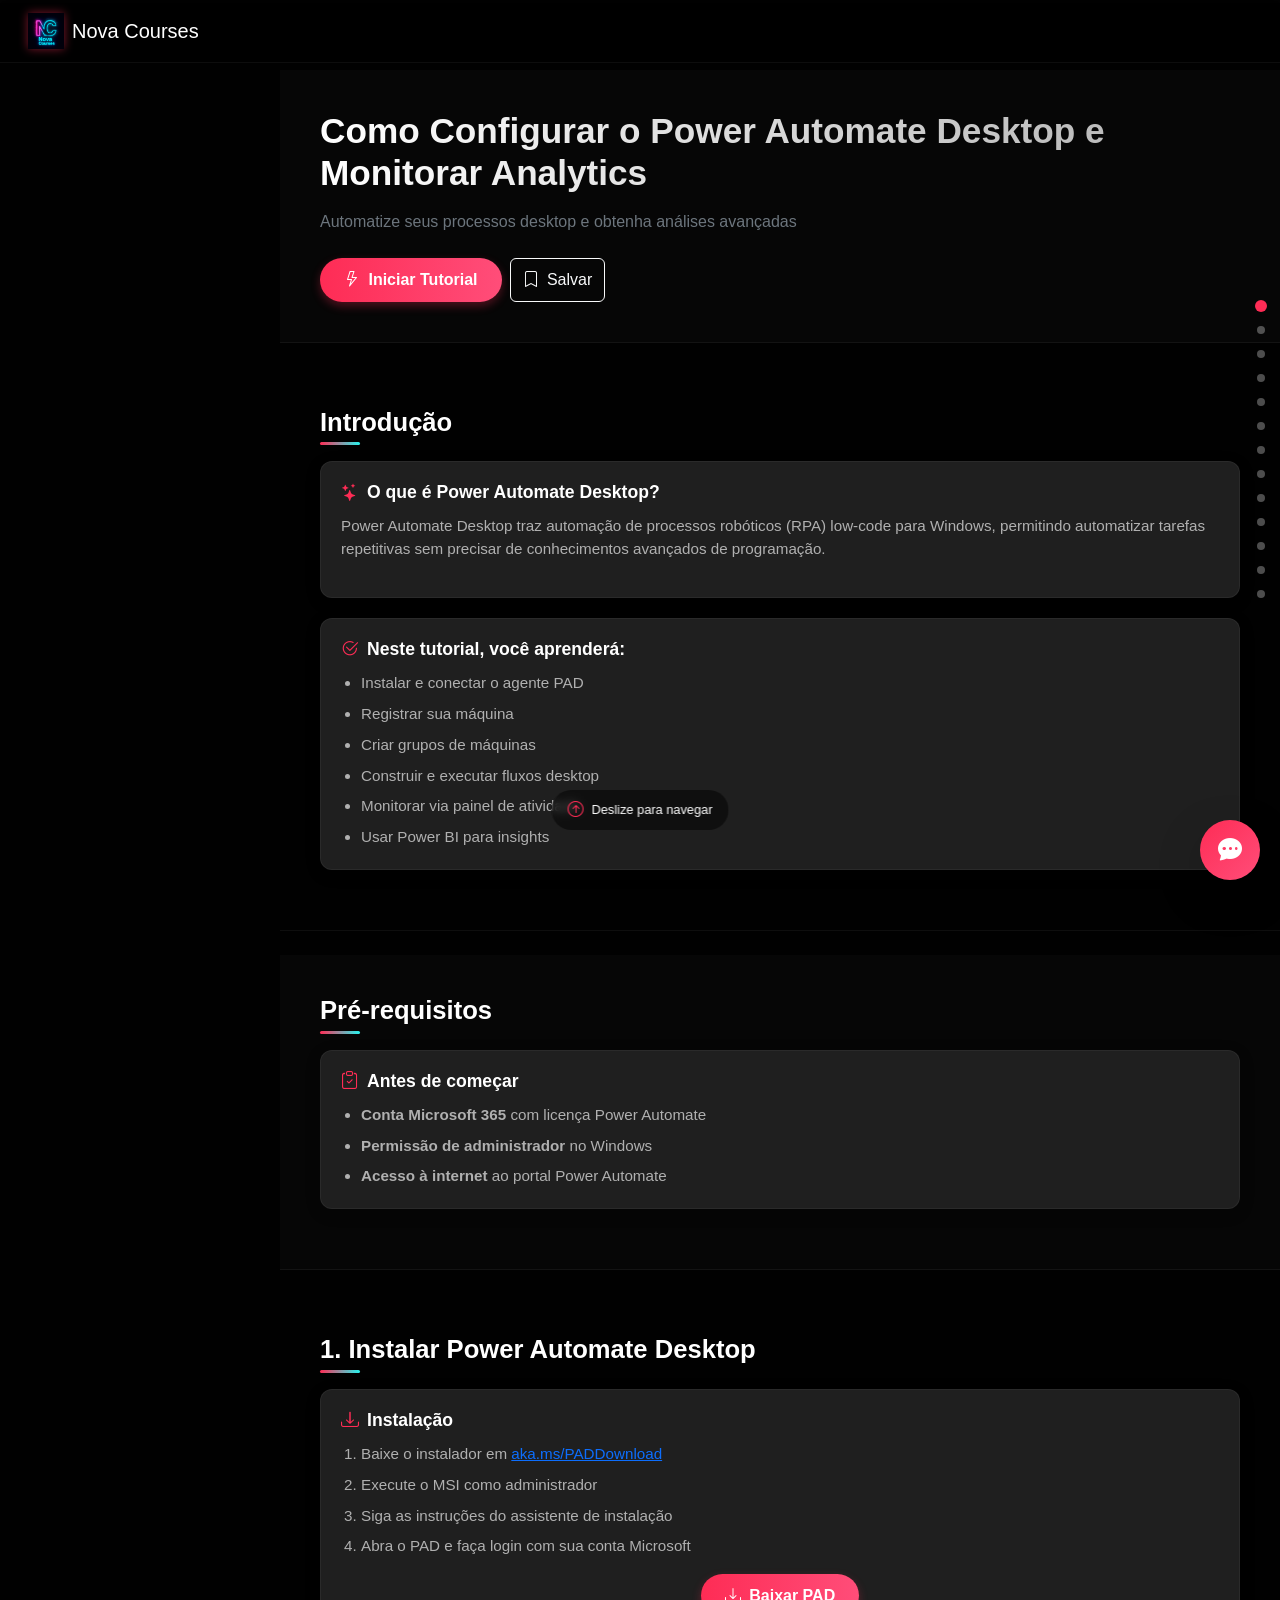
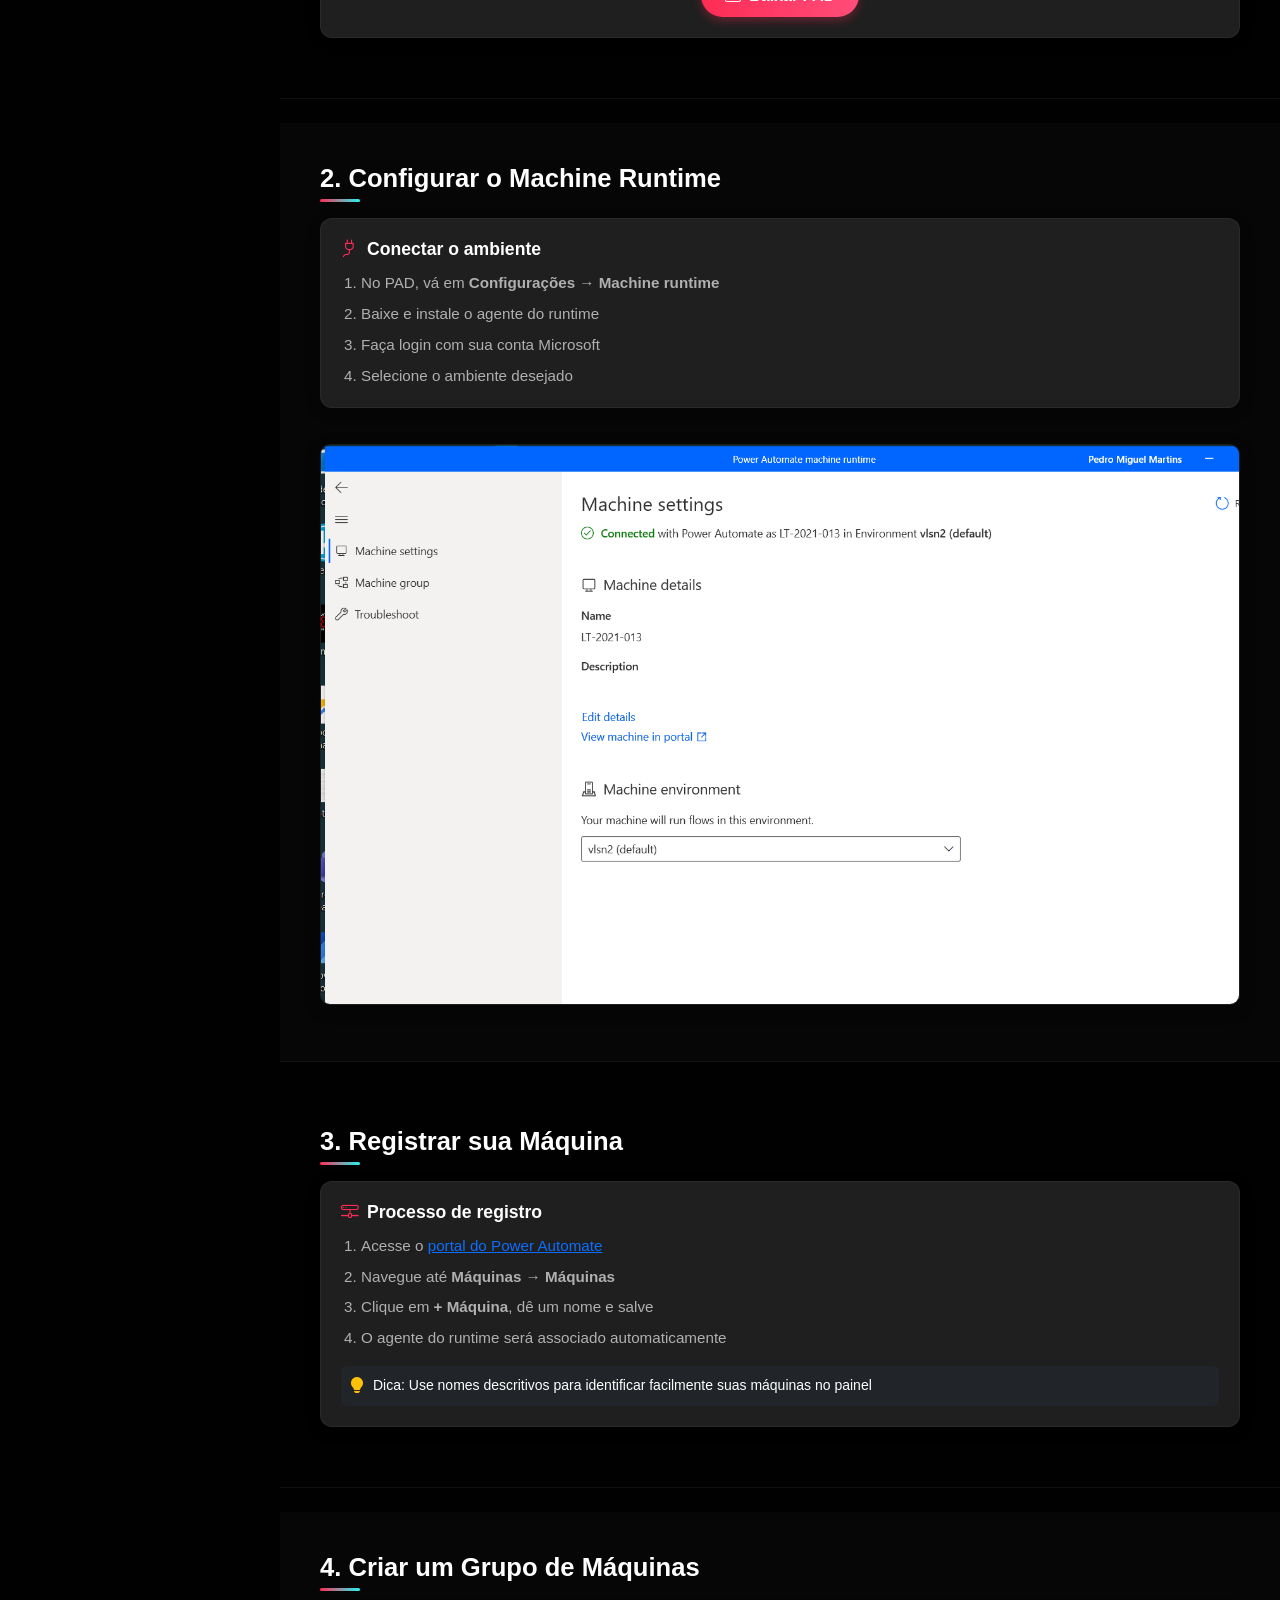
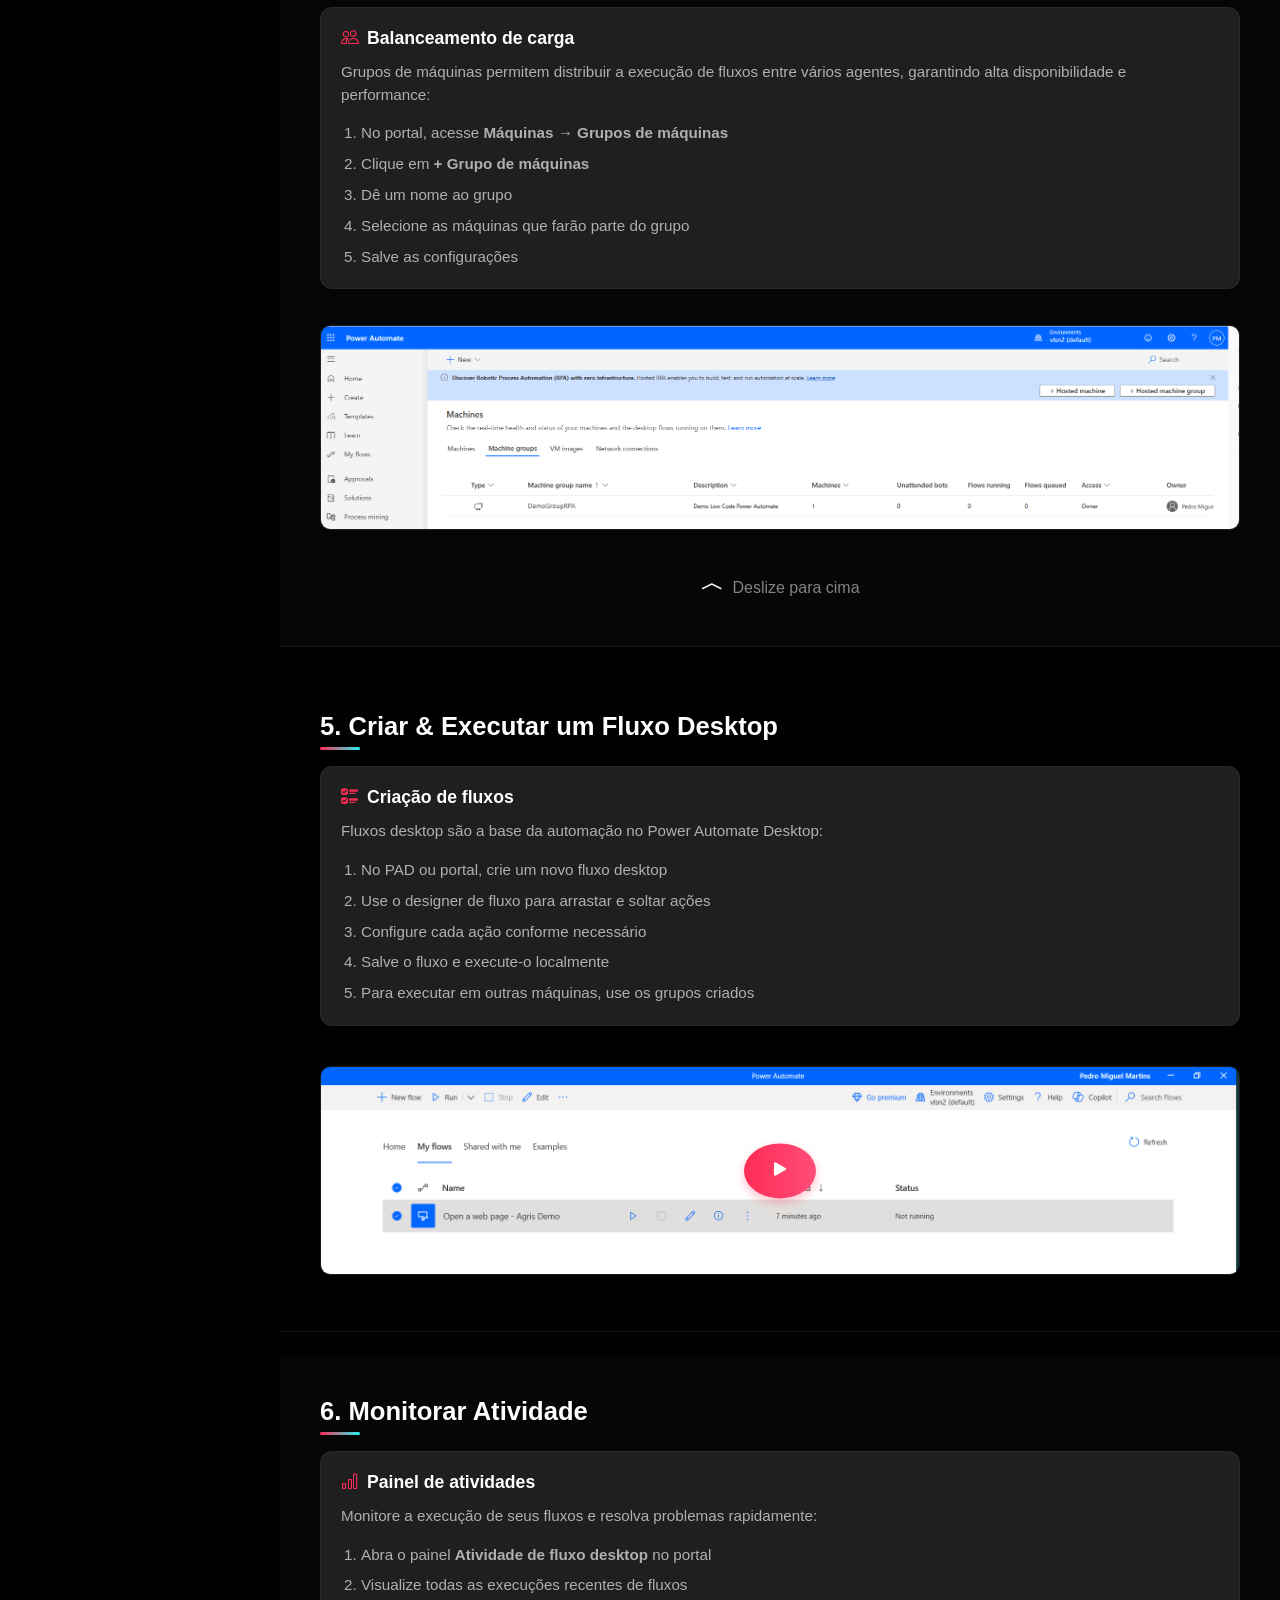
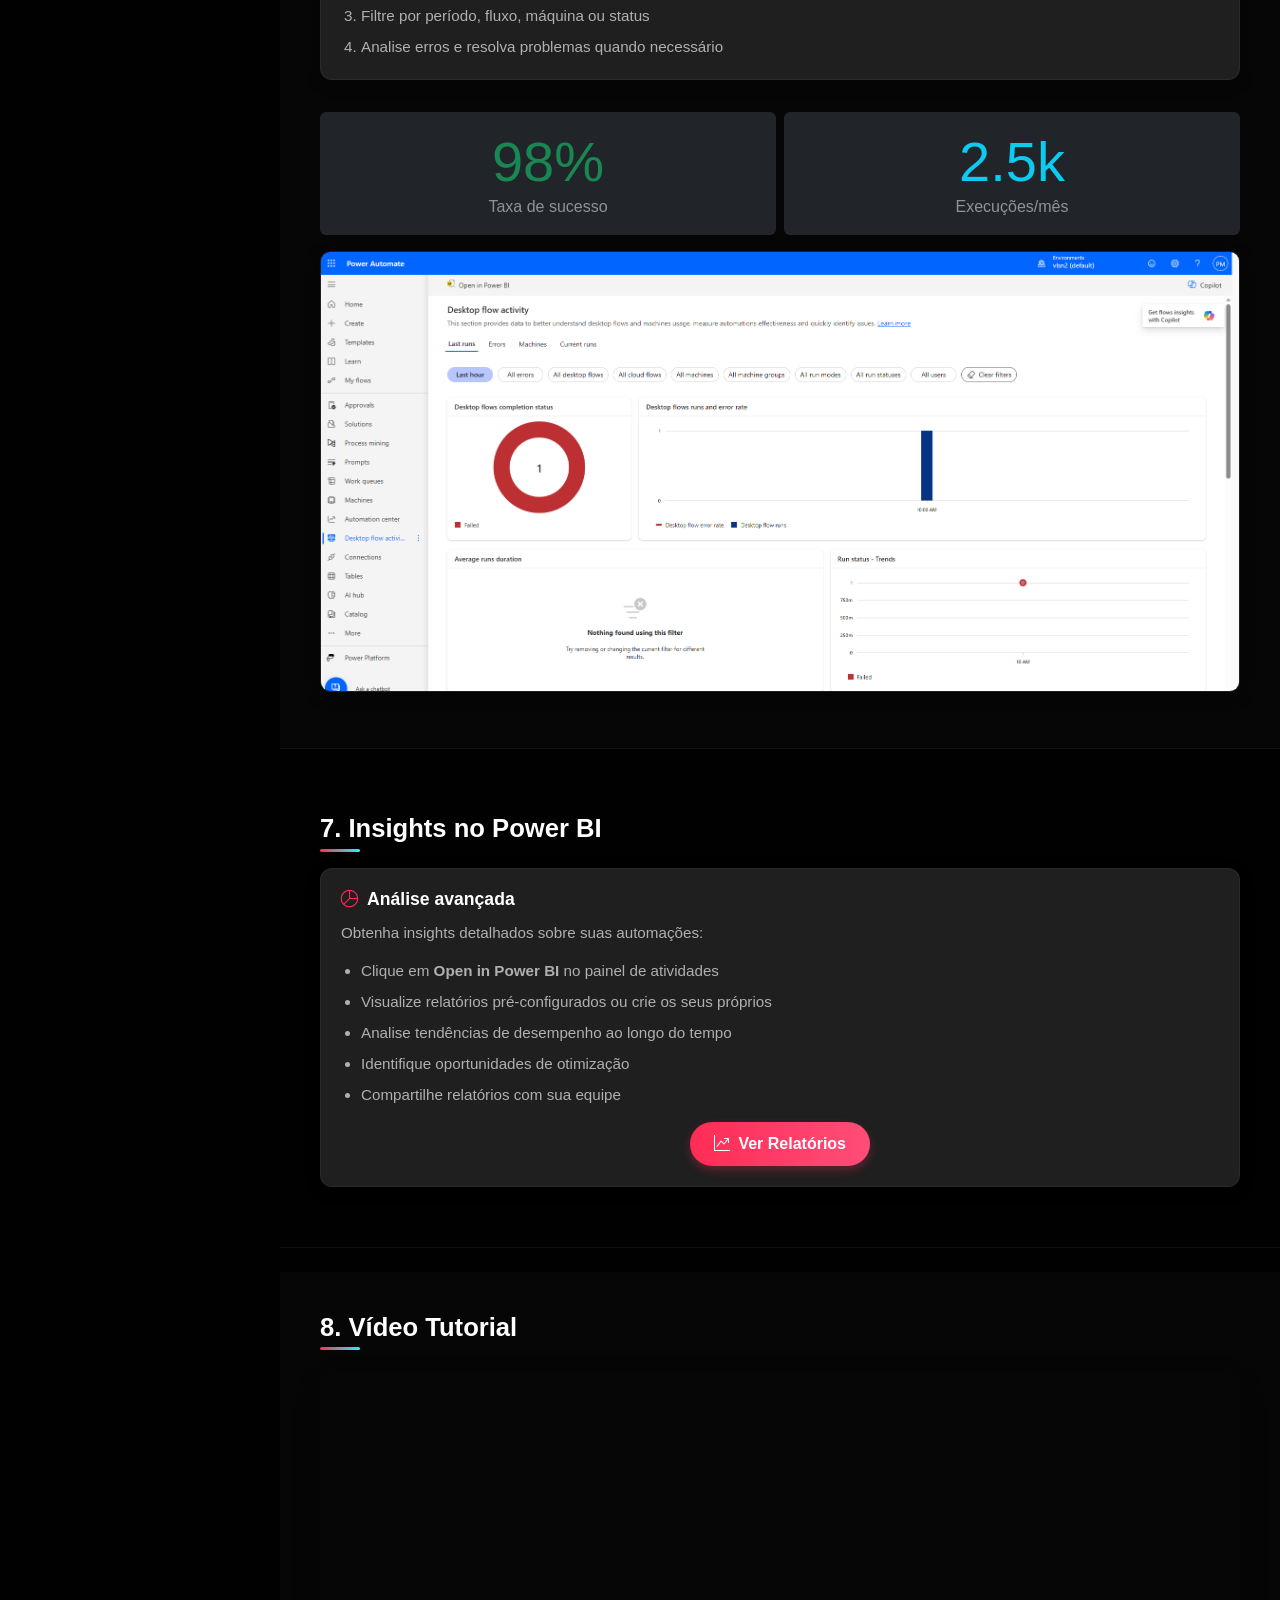
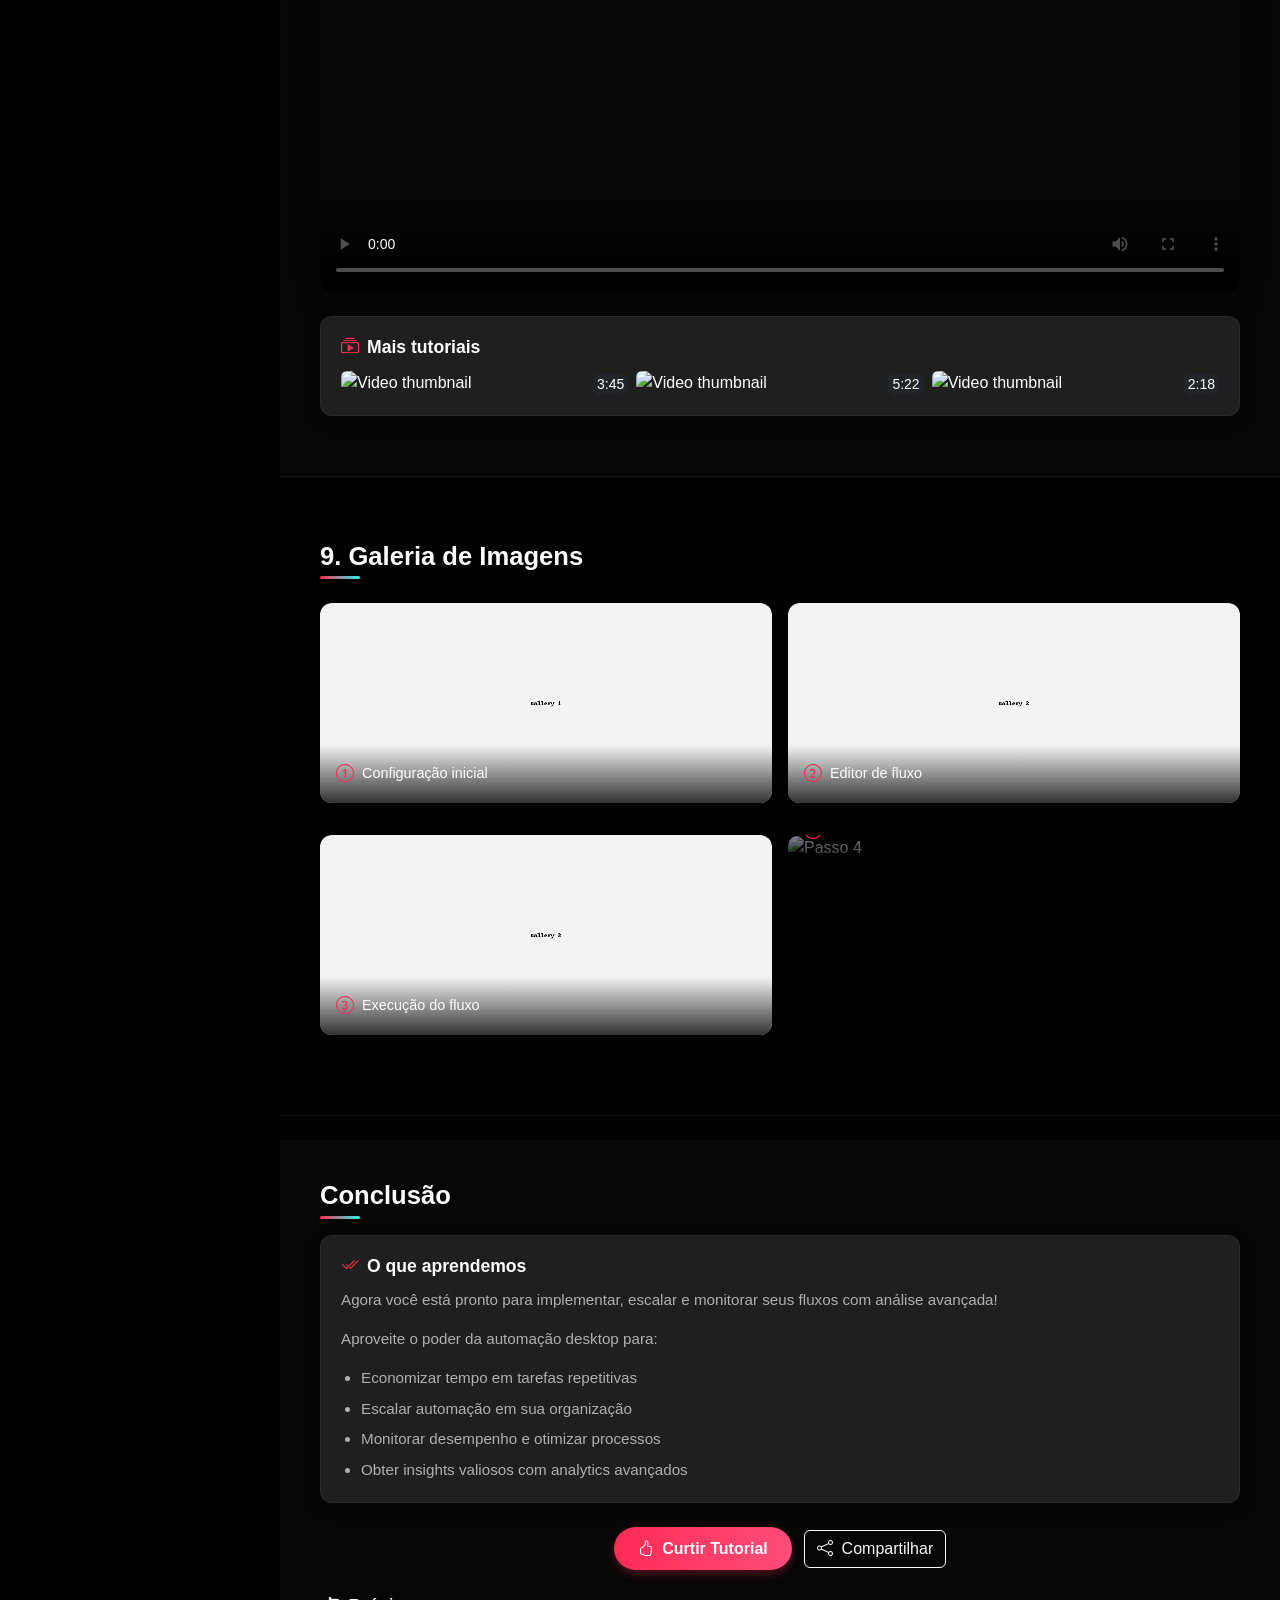
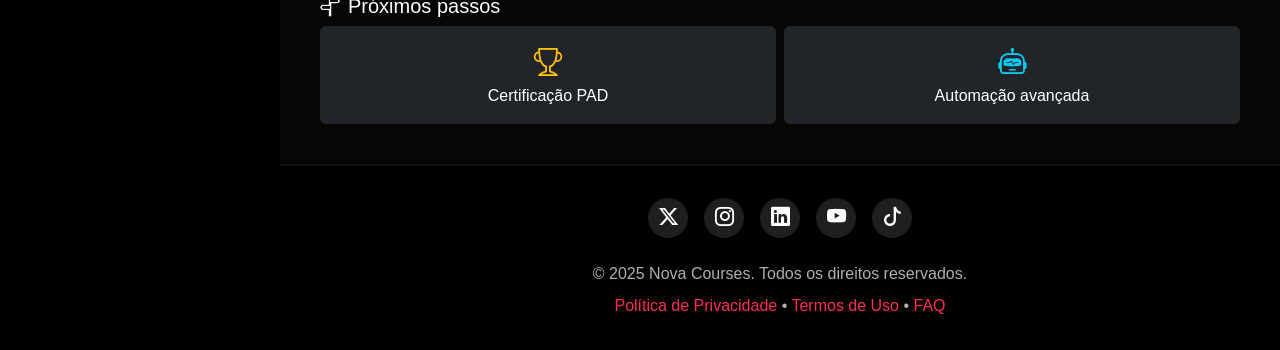
==== commit bea8279d: "Update index.html" ====
--- a/index.html
+++ b/index.html
@@ -1,111 +1,654 @@
-<!DOCTYPE html><html lang="pt">
+<!DOCTYPE html>
+<html lang="pt">
 <head>
   <meta charset="UTF-8" />
   <meta name="viewport" content="width=device-width, initial-scale=1.0" />
-  <title>Nova Courses - Power Automate Desktop Tutorial</title>  <!-- PWA Manifest & Theme -->  <link rel="manifest" href="manifest.json">
+  <title>Nova Courses - Power Automate Desktop Tutorial</title>
+  
+  <!-- PWA Manifest & Theme -->
+  <link rel="manifest" href="manifest.json">
   <meta name="theme-color" content="#000000">
-  <link rel="apple-touch-icon" href="icons/icon-192x192.png">  <!-- Bootstrap CSS -->  <link
+  <link rel="apple-touch-icon" href="icons/icon-192x192.png">
+  
+  <!-- Bootstrap CSS -->
+  <link
     href="https://cdn.jsdelivr.net/npm/bootstrap@5.3.0/dist/css/bootstrap.min.css"
     rel="stylesheet"
-    integrity="sha384-ENjdO4Dr2bkBIFxQpeoYz1HIcFZ72E6K7PqPP4UmYd1zq+UstOgF6N9KI65qnm"
     crossorigin="anonymous"
   >
+  
   <!-- Bootstrap Icons -->
   <link
     href="https://cdn.jsdelivr.net/npm/bootstrap-icons@1.10.5/font/bootstrap-icons.css"
     rel="stylesheet"
-  >  <style>
-    /* TikTok-style theme */
+  >
+  
+  <style>
+    /* TikTok-style theme - Enhanced */
     :root {
-      --primary-bg: #000000;
+      --primary-bg: #010101;
+      --secondary-bg: #121212;
+      --card-bg: #1f1f1f;
       --primary-text: #ffffff;
+      --secondary-text: #b0b0b0;
       --accent-color: #fe2c55;
-    }
+      --accent-hover: #ff4d79;
+      --blue-accent: #25F4EE;
+    }
+    
     body {
-      font-family: Arial, sans-serif;
-      scroll-behavior: smooth;
-      background-color: #f8f9fa;
-    }
-    /* Header */
-    .navbar {
+      font-family: -apple-system, BlinkMacSystemFont, "Segoe UI", Roboto, Helvetica, Arial, sans-serif;
       background-color: var(--primary-bg);
       color: var(--primary-text);
+      scroll-behavior: smooth;
+      padding: 0;
+      margin: 0;
+      overflow-x: hidden;
+    }
+
+    * {
+      -webkit-tap-highlight-color: transparent;
+    }
+    
+    /* ===== HEADER ===== */
+    .navbar {
+      background-color: rgba(1, 1, 1, 0.9);
+      backdrop-filter: blur(10px);
+      -webkit-backdrop-filter: blur(10px);
+      border-bottom: 1px solid rgba(255, 255, 255, 0.05);
       padding: 0.5rem 1rem;
-    }
+      transition: all 0.3s ease;
+    }
+    
+    .navbar.scrolled {
+      padding: 0.35rem 1rem;
+    }
+    
     .navbar-brand img {
-      height: 40px;
+      height: 36px;
       margin-right: 0.5rem;
-    }
+      filter: drop-shadow(0 0 5px rgba(254, 44, 85, 0.5));
+    }
+    
     .navbar-toggler {
-      border-color: var(--primary-text);
-    }
+      border: none;
+      padding: 0.25rem;
+    }
+    
+    .navbar-toggler:focus {
+      box-shadow: none;
+    }
+    
     .navbar-toggler-icon {
       background-image: url("data:image/svg+xml;charset=utf8,<svg viewBox='0 0 30 30' xmlns='http://www.w3.org/2000/svg'><path stroke='rgba(255,255,255,1)' stroke-width='2' stroke-linecap='round' stroke-miterlimit='10' d='M4 7h22M4 15h22M4 23h22'/></svg>");
     }
 
-    /* Offcanvas menu */
+    /* ===== OFF-CANVAS MENU ===== */
     .offcanvas-start {
-      width: 260px;
-      background-color: var(--primary-bg);
+      width: 82%;
+      max-width: 280px;
+      background: linear-gradient(135deg, var(--primary-bg), var(--secondary-bg));
       color: var(--primary-text);
-    }
+      border-right: 1px solid rgba(255, 255, 255, 0.05);
+    }
+    
+    .offcanvas-header {
+      border-bottom: 1px solid rgba(255, 255, 255, 0.05);
+    }
+    
+    .offcanvas-title {
+      font-weight: 600;
+      letter-spacing: 0.5px;
+    }
+    
+    .offcanvas-body {
+      padding: 0;
+    }
+    
     .offcanvas-body .nav-link {
       color: var(--primary-text);
-      padding: 0.75rem 1.25rem;
+      padding: 0.85rem 1.25rem;
       font-weight: 500;
-      transition: background-color 0.2s;
-    }
+      display: flex;
+      align-items: center;
+      border-bottom: 1px solid rgba(255, 255, 255, 0.025);
+      position: relative;
+      transition: all 0.2s ease;
+    }
+    
+    .offcanvas-body .nav-link i {
+      font-size: 1.2rem;
+      margin-right: 0.75rem;
+      transition: all 0.2s ease;
+    }
+    
     .offcanvas-body .nav-link:hover,
     .offcanvas-body .nav-link.active {
-      background-color: rgba(255,255,255,0.1);
+      background-color: rgba(254, 44, 85, 0.08);
+    }
+    
+    .offcanvas-body .nav-link:hover i,
+    .offcanvas-body .nav-link.active i {
       color: var(--accent-color);
     }
-
-    /* Main content */
+    
+    .offcanvas-body .nav-link.active::before {
+      content: '';
+      position: absolute;
+      left: 0;
+      top: 0;
+      height: 100%;
+      width: 3px;
+      background: linear-gradient(to bottom, var(--accent-color), var(--blue-accent));
+    }
+
+    /* ===== MAIN CONTENT ===== */
     #content {
-      padding: 70px 20px 20px;
-      margin-left: 0;
+      padding: 70px 0 0;
       transition: margin-left 0.3s ease;
     }
-    @media(min-width: 992px) {
-      #content { margin-left: 260px; }
+    
+    section {
+      padding: 1.5rem 1.25rem;
+      position: relative;
+      border-bottom: 1px solid rgba(255, 255, 255, 0.05);
+    }
+    
+    section:nth-child(odd) {
+      background-color: rgba(255, 255, 255, 0.02);
     }
 
     /* Section headings */
+    main h1 {
+      font-size: 1.8rem;
+      font-weight: 700;
+      margin-bottom: 1rem;
+      background: linear-gradient(90deg, var(--primary-text), var(--secondary-text));
+      -webkit-background-clip: text;
+      background-clip: text;
+      -webkit-text-fill-color: transparent;
+    }
+    
     main h2 {
-      border-bottom: 2px solid var(--accent-color);
-      padding-bottom: 0.3rem;
-      margin-top: 2rem;
-    }
-
-    /* Video */
-    .ratio {
-      margin-bottom: 1.5rem;
-    }
+      font-size: 1.4rem;
+      font-weight: 600;
+      margin-bottom: 1rem;
+      position: relative;
+      padding-bottom: 0.5rem;
+    }
+    
+    main h2::after {
+      content: '';
+      position: absolute;
+      bottom: 0;
+      left: 0;
+      height: 3px;
+      width: 40px;
+      background: linear-gradient(to right, var(--accent-color), var(--blue-accent));
+      border-radius: 3px;
+    }
+
+    /* Content Cards */
+    .content-card {
+      background-color: var(--card-bg);
+      border-radius: 12px;
+      padding: 1.25rem;
+      margin-bottom: 1.25rem;
+      box-shadow: 0 4px 15px rgba(0, 0, 0, 0.2);
+      border: 1px solid rgba(255, 255, 255, 0.05);
+      transition: transform 0.3s ease, box-shadow 0.3s ease;
+    }
+    
+    .content-card:hover {
+      transform: translateY(-5px);
+      box-shadow: 0 8px 25px rgba(0, 0, 0, 0.3);
+    }
+    
+    .content-card h3 {
+      font-size: 1.1rem;
+      font-weight: 600;
+      color: var(--primary-text);
+      margin-bottom: 0.75rem;
+      display: flex;
+      align-items: center;
+    }
+    
+    .content-card h3 i {
+      color: var(--accent-color);
+      margin-right: 0.5rem;
+    }
+    
+    .content-card p, .content-card li {
+      color: var(--secondary-text);
+      font-size: 0.95rem;
+      line-height: 1.5;
+    }
+    
+    .content-card ul, .content-card ol {
+      padding-left: 1.25rem;
+      margin-bottom: 0;
+    }
+    
+    .content-card li {
+      margin-bottom: 0.5rem;
+    }
+    
+    .content-card li:last-child {
+      margin-bottom: 0;
+    }
+
+    /* Image styling */
+    img.screenshot {
+      width: 100%;
+      border-radius: 10px;
+      box-shadow: 0 5px 15px rgba(0, 0, 0, 0.3);
+      border: 1px solid rgba(255, 255, 255, 0.1);
+      margin: 1rem 0;
+      transition: transform 0.3s;
+    }
+
+    /* Video Container */
+    .video-container {
+      position: relative;
+      border-radius: 12px;
+      overflow: hidden;
+      margin: 1.5rem 0;
+      box-shadow: 0 8px 25px rgba(0, 0, 0, 0.3);
+    }
+    
+    .video-container .ratio {
+      border-radius: 12px;
+      overflow: hidden;
+      margin-bottom: 0;
+    }
+    
+    .video-container video {
+      object-fit: cover;
+    }
+
     /* Gallery */
+    .gallery {
+      margin: 1.5rem 0;
+    }
+    
+    .gallery .image-container {
+      position: relative;
+      overflow: hidden;
+      border-radius: 12px;
+      margin-bottom: 1rem;
+      box-shadow: 0 5px 15px rgba(0, 0, 0, 0.2);
+    }
+    
     .gallery img {
       width: 100%;
-      border-radius: 8px;
-      transition: transform 0.3s;
-    }
-    .gallery img:hover {
+      height: 160px;
+      object-fit: cover;
+      transition: transform 0.5s ease;
+    }
+    
+    .gallery .image-container:hover img {
       transform: scale(1.05);
     }
+    
+    .gallery .image-overlay {
+      position: absolute;
+      bottom: 0;
+      left: 0;
+      right: 0;
+      background: linear-gradient(to top, rgba(0, 0, 0, 0.8), transparent);
+      padding: 1rem;
+      display: flex;
+      align-items: center;
+    }
+    
+    .gallery .image-overlay i {
+      color: var(--accent-color);
+      margin-right: 0.5rem;
+      font-size: 1.1rem;
+    }
+    
+    .gallery .image-overlay span {
+      color: var(--primary-text);
+      font-weight: 500;
+      font-size: 0.9rem;
+    }
+
+    /* Button styles */
+    .btn-tiktok {
+      background: linear-gradient(90deg, var(--accent-color), var(--accent-hover));
+      border: none;
+      color: white;
+      font-weight: 600;
+      border-radius: 30px;
+      padding: 0.6rem 1.5rem;
+      transition: all 0.3s ease;
+      box-shadow: 0 4px 10px rgba(254, 44, 85, 0.3);
+    }
+    
+    .btn-tiktok:hover {
+      transform: translateY(-2px);
+      box-shadow: 0 6px 15px rgba(254, 44, 85, 0.4);
+      color: white;
+    }
+    
+    .btn-tiktok:active {
+      transform: translateY(0);
+    }
+
     /* Footer */
     footer {
       background-color: var(--primary-bg);
+      color: var(--secondary-text);
+      padding: 2rem 1.5rem;
+      text-align: center;
+      border-top: 1px solid rgba(255, 255, 255, 0.05);
+    }
+    
+    footer .social-links {
+      display: flex;
+      justify-content: center;
+      margin-bottom: 1.5rem;
+    }
+    
+    footer .social-links a {
+      width: 40px;
+      height: 40px;
+      border-radius: 50%;
+      background-color: var(--card-bg);
       color: var(--primary-text);
-      padding: 1rem 0;
-      margin-top: 2rem;
-    }
+      display: flex;
+      align-items: center;
+      justify-content: center;
+      margin: 0 0.5rem;
+      font-size: 1.2rem;
+      transition: all 0.3s ease;
+    }
+    
+    footer .social-links a:hover {
+      background-color: var(--accent-color);
+      transform: translateY(-3px);
+    }
+    
     footer a {
       color: var(--accent-color);
       text-decoration: none;
-    }
+      transition: all 0.2s ease;
+    }
+    
     footer a:hover {
-      text-decoration: underline;
-    }
-  </style></head><body data-bs-spy="scroll" data-bs-target="#navMenu" data-bs-offset="80" tabindex="0">  <!-- Header with logo and hamburger -->  <nav class="navbar fixed-top">
+      color: var(--blue-accent);
+      text-decoration: none;
+    }
+
+    /* Floating Action Button (FAB) Chat */
+    #chatBtn {
+      position: fixed;
+      bottom: 20px;
+      right: 20px;
+      width: 60px;
+      height: 60px;
+      border-radius: 30px;
+      background: linear-gradient(135deg, var(--accent-color), var(--accent-hover));
+      color: white;
+      display: flex;
+      align-items: center;
+      justify-content: center;
+      box-shadow: 0 4px 15px rgba(254, 44, 85, 0.4);
+      border: none;
+      z-index: 1000;
+      transition: all 0.3s cubic-bezier(0.175, 0.885, 0.32, 1.275);
+    }
+    
+    #chatBtn:hover {
+      transform: scale(1.1) rotate(10deg);
+    }
+    
+    #chatBtn:active {
+      transform: scale(0.95);
+    }
+    
+    #chatBtn i {
+      font-size: 1.5rem;
+    }
+    
+    #chatWindow {
+      display: none;
+      position: fixed;
+      bottom: 90px;
+      right: 20px;
+      width: 300px;
+      border-radius: 16px;
+      overflow: hidden;
+      z-index: 999;
+      box-shadow: 0 10px 30px rgba(0, 0, 0, 0.3);
+      border: 1px solid rgba(255, 255, 255, 0.1);
+      animation: slideIn 0.3s forwards;
+    }
+    
+    @keyframes slideIn {
+      from {
+        opacity: 0;
+        transform: translateY(20px);
+      }
+      to {
+        opacity: 1;
+        transform: translateY(0);
+      }
+    }
+    
+    #chatWindow .card-header {
+      background: linear-gradient(90deg, var(--accent-color), var(--accent-hover));
+      color: white;
+      font-weight: 600;
+      padding: 0.75rem 1rem;
+      display: flex;
+      align-items: center;
+      justify-content: space-between;
+    }
+    
+    #chatWindow .card-header .close-chat {
+      background: transparent;
+      border: none;
+      color: white;
+      font-size: 1.2rem;
+      padding: 0;
+      cursor: pointer;
+    }
+    
+    #chatWindow .card-body {
+      height: 250px;
+      overflow-y: auto;
+      background-color: var(--secondary-bg);
+      padding: 1rem;
+    }
+    
+    #chatWindow .card-body p {
+      margin-bottom: 0.75rem;
+      padding: 0.5rem 0.75rem;
+      border-radius: 16px;
+      max-width: 80%;
+      word-break: break-word;
+    }
+    
+    #chatWindow .card-body p.user-message {
+      background-color: var(--accent-color);
+      color: white;
+      border-top-right-radius: 4px;
+      margin-left: auto;
+    }
+    
+    #chatWindow .card-body p.bot-message {
+      background-color: var(--card-bg);
+      color: var(--primary-text);
+      border-top-left-radius: 4px;
+      margin-right: auto;
+    }
+    
+    #chatWindow .card-footer {
+      background-color: var(--secondary-bg);
+      border-top: 1px solid rgba(255, 255, 255, 0.05);
+      padding: 0.75rem;
+    }
+    
+    #chatWindow .input-group .form-control {
+      background-color: var(--card-bg);
+      color: var(--primary-text);
+      border: 1px solid rgba(255, 255, 255, 0.1);
+      border-radius: 20px 0 0 20px;
+      padding: 0.5rem 0.75rem;
+    }
+    
+    #chatWindow .input-group .form-control:focus {
+      box-shadow: none;
+      border-color: var(--accent-color);
+    }
+    
+    #chatWindow .input-group .btn {
+      border-radius: 0 20px 20px 0;
+      background: linear-gradient(90deg, var(--accent-color), var(--accent-hover));
+      border: none;
+      padding: 0.5rem 1rem;
+    }
+
+    /* Progress indicator */
+    .progress-container {
+      position: fixed;
+      top: 0;
+      left: 0;
+      width: 100%;
+      height: 3px;
+      background: rgba(255, 255, 255, 0.1);
+      z-index: 1020;
+    }
+    
+    .progress-bar {
+      height: 100%;
+      background: linear-gradient(90deg, var(--blue-accent), var(--accent-color));
+      width: 0%;
+      border-radius: 0 3px 3px 0;
+      transition: width 0.1s ease;
+    }
+
+    /* Section Navigation Dots */
+    .section-dots {
+      position: fixed;
+      right: 15px;
+      top: 50%;
+      transform: translateY(-50%);
+      display: flex;
+      flex-direction: column;
+      z-index: 100;
+    }
+    
+    .section-dots .dot {
+      width: 8px;
+      height: 8px;
+      background-color: rgba(255, 255, 255, 0.3);
+      border-radius: 50%;
+      margin: 8px 0;
+      transition: all 0.3s ease;
+    }
+    
+    .section-dots .dot.active {
+      background-color: var(--accent-color);
+      transform: scale(1.5);
+    }
+
+    /* Swipe indicator */
+    .swipe-indicator {
+      position: fixed;
+      bottom: 70px;
+      left: 50%;
+      transform: translateX(-50%);
+      background-color: rgba(0, 0, 0, 0.5);
+      backdrop-filter: blur(5px);
+      border-radius: 30px;
+      padding: 0.5rem 1rem;
+      display: flex;
+      align-items: center;
+      opacity: 0;
+      transition: opacity 0.3s ease;
+      z-index: (100);
+    }
+    
+    .swipe-indicator.show {
+      opacity: 1;
+      animation: fadeInOut 2s ease;
+    }
+    
+    .swipe-indicator i {
+      color: var(--accent-color);
+      margin-right: 0.5rem;
+    }
+    
+    .swipe-indicator span {
+      color: white;
+      font-size: 0.8rem;
+      font-weight: 500;
+    }
+    
+    @keyframes fadeInOut {
+      0% { opacity: 0; }
+      20% { opacity: 1; }
+      80% { opacity: 1; }
+      100% { opacity: 0; }
+    }
+
+    /* Responsive Adjustments */
+    @media (min-width: 768px) {
+      #content {
+        padding-top: 70px;
+        margin-left: 0;
+      }
+      
+      section {
+        padding: 2rem;
+      }
+      
+      main h1 {
+        font-size: 2.2rem;
+      }
+      
+      main h2 {
+        font-size: 1.6rem;
+      }
+      
+      .gallery img {
+        height: 200px;
+      }
+    }
+    
+    @media (min-width: 992px) {
+      .offcanvas-start {
+        transform: none;
+        visibility: visible;
+        top: 70px;
+        height: calc(100% - 70px);
+      }
+      
+      #content {
+        margin-left: 280px;
+      }
+      
+      .navbar-toggler {
+        display: none;
+      }
+      
+      section {
+        padding: 2.5rem;
+      }
+    }
+  </style>
+</head>
+
+<body data-bs-spy="scroll" data-bs-target="#navMenu" data-bs-offset="80">
+  <!-- Progress Bar -->
+  <div class="progress-container">
+    <div class="progress-bar" id="progressBar"></div>
+  </div>
+
+  <!-- Header with logo and hamburger -->
+  <nav class="navbar fixed-top" id="mainNav">
     <div class="container-fluid d-flex align-items-center">
       <button
         class="navbar-toggler me-2"
@@ -118,17 +661,22 @@
       </button>
       <a class="navbar-brand d-flex align-items-center" href="#home">
         <img src="logo.png" alt="Nova Courses Logo" class="img-fluid">
-        <span class="text-white fs-4">Nova Courses</span>
+        <span class="text-white fs-5">Nova Courses</span>
       </a>
     </div>
-  </nav>  <!-- Offcanvas Sidebar Menu -->  <div
+  </nav>
+
+  <!-- Offcanvas Sidebar Menu -->
+  <div
     class="offcanvas offcanvas-start"
     tabindex="-1"
     id="sidebar"
     aria-labelledby="sidebarLabel"
   >
     <div class="offcanvas-header">
-      <h5 class="offcanvas-title text-white" id="sidebarLabel">Menu</h5>
+      <h5 class="offcanvas-title" id="sidebarLabel">
+        <i class="bi bi-grid-fill me-2 text-accent"></i> Tutoriais
+      </h5>
       <button
         type="button"
         class="btn-close btn-close-white"
@@ -138,189 +686,601 @@
     </div>
     <div class="offcanvas-body p-0">
       <nav class="nav flex-column" id="navMenu">
-        <a class="nav-link active" href="#home"><i class="bi bi-house-door-fill me-2"></i>Visão Geral</a>
-        <a class="nav-link" href="#introduction"><i class="bi bi-info-circle me-2"></i>Introdução</a>
-        <a class="nav-link" href="#prereq"><i class="bi bi-card-list me-2"></i>Pré-requisitos</a>
-        <a class="nav-link" href="#install"><i class="bi bi-download me-2"></i>Instalar PAD</a>
-        <a class="nav-link" href="#runtime"><i class="bi bi-plug me-2"></i>Configurar Runtime</a>
-        <a class="nav-link" href="#register"><i class="bi bi-hdd-network me-2"></i>Registrar Máquina</a>
-        <a class="nav-link" href="#groups"><i class="bi bi-people me-2"></i>Grupos de Máquinas</a>
-        <a class="nav-link" href="#flows"><i class="bi bi-ui-checks me-2"></i>Criar Flows</a>
-        <a class="nav-link" href="#monitor"><i class="bi bi-bar-chart me-2"></i>Monitorar Atividade</a>
-        <a class="nav-link" href="#powerbi"><i class="bi bi-pie-chart me-2"></i>Power BI Insights</a>
-        <a class="nav-link" href="#video"><i class="bi bi-play-circle me-2"></i>Vídeo Tutorial</a>
-        <a class="nav-link" href="#gallery"><i class="bi bi-images me-2"></i>Galeria de Imagens</a>
-        <a class="nav-link" href="#conclusion"><i class="bi bi-check-circle me-2"></i>Conclusão</a>
+        <a class="nav-link active" href="#home">
+          <i class="bi bi-house-door-fill"></i>Visão Geral
+        </a>
+        <a class="nav-link" href="#introduction">
+          <i class="bi bi-info-circle"></i>Introdução
+        </a>
+        <a class="nav-link" href="#prereq">
+          <i class="bi bi-card-list"></i>Pré-requisitos
+        </a>
+        <a class="nav-link" href="#install">
+          <i class="bi bi-download"></i>Instalar PAD
+        </a>
+        <a class="nav-link" href="#runtime">
+          <i class="bi bi-plug"></i>Configurar Runtime
+        </a>
+        <a class="nav-link" href="#register">
+          <i class="bi bi-hdd-network"></i>Registrar Máquina
+        </a>
+        <a class="nav-link" href="#groups">
+          <i class="bi bi-people"></i>Grupos de Máquinas
+        </a>
+        <a class="nav-link" href="#flows">
+          <i class="bi bi-ui-checks"></i>Criar Flows
+        </a>
+        <a class="nav-link" href="#monitor">
+          <i class="bi bi-bar-chart"></i>Monitorar Atividade
+        </a>
+        <a class="nav-link" href="#powerbi">
+          <i class="bi bi-pie-chart"></i>Power BI Insights
+        </a>
+        <a class="nav-link" href="#video">
+          <i class="bi bi-play-circle"></i>Vídeo Tutorial
+        </a>
+        <a class="nav-link" href="#gallery">
+          <i class="bi bi-images"></i>Galeria de Imagens
+        </a>
+        <a class="nav-link" href="#conclusion">
+          <i class="bi bi-check-circle"></i>Conclusão
+        </a>
       </nav>
     </div>
-  </div>  <!-- Main Content -->  <main id="content" class="container-fluid"><section id="home" class="mb-5">
-  <h1 class="text-primary">Como Configurar o Power Automate Desktop e Monitorar Analytics</h1>
-  <p class="text-muted"><em>Por [Seu Nome], [Data]</em></p>
-</section>
-
-<section id="introduction" class="mb-5">
-  <h2>Introdução</h2>
-  <p>Power Automate Desktop traz low-code RPA para Windows. Neste tutorial, você aprenderá a:</p>
-  <ul>
-    <li>Instalar e conectar o agente PAD</li>
-    <li>Registrar sua máquina</li>
-    <li>Criar grupos de máquinas</li>
-    <li>Construir e executar fluxos desktop</li>
-    <li>Monitorar via painel de atividade</li>
-    <li>Usar Power BI para insights</li>
-  </ul>
-</section>
-
-<section id="prereq" class="mb-5">
-  <h2>Pré-requisitos</h2>
-  <ul>
-    <li>Conta Microsoft 365 com licença Power Automate</li>
-    <li>Permissão de administrador no Windows</li>
-    <li>Acesso à internet ao portal Power Automate</li>
-  </ul>
-</section>
-
-<section id="install" class="mb-5">
-  <h2>1. Instalar Power Automate Desktop</h2>
-  <ol>
-    <li>Baixe o instalador em <a href="https://aka.ms/PADDownload">aka.ms/PADDownload</a>.</li>
-    <li>Execute o MSI como administrador e conclua a instalação.</li>
-    <li>Abra o PAD e faça login.</li>
-  </ol>
-</section>
-
-<section id="runtime" class="mb-5">
-  <h2>2. Configurar o Machine Runtime</h2>
-  <ol>
-    <li>No PAD, vá em <strong>Configurações → Machine runtime</strong>.</li>
-    <li>Baixe e instale o agente.</li>
-    <li>Faça login e selecione o ambiente.</li>
-  </ol>
-  <img src="834a12f6-c2ea-4641-9335-84af95a9b0ec.png" alt="Machine Runtime conectado" class="img-fluid rounded">
-</section>
-
-<section id="register" class="mb-5">
-  <h2>3. Registrar sua Máquina</h2>
-  <ol>
-    <li>Acesse o <a href="https://make.powerautomate.com">portal do Power Automate</a>.</li>
-    <li>Navegue até <strong>Máquinas → Máquinas</strong>.</li>
-    <li>Clique em <strong>+ Máquina</strong>, dê um nome e salve.</li>
-  </ol>
-</section>
-
-<section id="groups" class="mb-5">
-  <h2>4. Criar um Grupo de Máquinas</h2>
-  <p>Para balancear cargas entre vários agentes:</p>
-  <ol>
-    <li>No portal, acesse <strong>Máquinas → Grupos de máquinas</strong>.</li>
-    <li>Clique em <strong>+ Grupo de máquinas</strong> e adicione suas máquinas.</li>
-  </ol>
-  <img src="e55fc619-c840-48f5-9c7b-c298e8843772.png" alt="Grupos de máquinas" class="img-fluid rounded">
-</section>
-
-<section id="flows" class="mb-5">
-  <h2>5. Criar & Executar um Fluxo Desktop</h2>
-  <ol>
-    <li>No PAD ou portal, crie um novo fluxo desktop.</li>
-    <li>Arraste ações, salve e execute localmente.</li>
-  </ol>
-  <img src="a18205e2-04a8-4cad-aa13-528a9b253999.png" alt="Lista de fluxos desktop" class="img-fluid rounded">
-</section>
-
-<section id="monitor" class="mb-5">
-  <h2>6. Monitorar Atividade</h2>
-  <ol>
-    <li>Abra o painel <strong>Atividade de fluxo desktop</strong> no portal.</li>
-    <li>Filtre por período, fluxo, máquina ou erros.</li>
-  </ol>
-  <img src="3591da1f-050f-4415-9269-6cb369a001ee.png" alt="Painel de atividade" class="img-fluid rounded">
-</section>
-
-<section id="powerbi" class="mb-5">
-  <h2>7. Insights no Power BI</h2>
-  <p>Clique em <strong>Open in Power BI</strong> para relatórios avançados.</p>
-</section>
-
-<section id="video" class="mb-5">
-  <h2>8. Vídeo Tutorial</h2>
-  <div class="ratio ratio-16x9">
-    <video controls class="w-100 h-100 rounded">
-      <source src="tutorial.mp4" type="video/mp4">
-      Seu navegador não suporta a tag de vídeo.
-    </video>
   </div>
-</section>
-
-<section id="gallery" class="mb-5 gallery">
-  <h2>9. Galeria de Imagens</h2>
-  <div class="row g-3">
-    <div class="col-6 col-md-4"><img src="gallery1.png" alt="Passo 1" class="img-fluid rounded"></div>
-    <div class="col-6 col-md-4"><img src="gallery2.png" alt="Passo 2" class="img-fluid rounded"></div>
-    <div class="col-6 col-md-4"><img src="gallery3.png" alt="Passo 3" class="img-fluid rounded"></div>
+
+  <!-- Section Navigation Dots -->
+  <div class="section-dots d-none d-md-flex" id="sectionDots"></div>
+
+  <!-- Main Content -->
+  <main id="content">
+    <section id="home" class="mb-4">
+      <h1>Como Configurar o Power Automate Desktop e Monitorar Analytics</h1>
+      <p class="text-secondary mb-4">Automatize seus processos desktop e obtenha análises avançadas</p>
+      <div class="d-flex">
+        <button class="btn btn-tiktok me-2">
+          <i class="bi bi-lightning me-1"></i> Iniciar Tutorial
+        </button>
+        <button class="btn btn-outline-light">
+          <i class="bi bi-bookmark me-1"></i> Salvar
+        </button>
+      </div>
+    </section>
+
+    <section id="introduction" class="mb-4">
+      <h2>Introdução</h2>
+      <div class="content-card">
+        <h3><i class="bi bi-stars"></i> O que é Power Automate Desktop?</h3>
+        <p>Power Automate Desktop traz automação de processos robóticos (RPA) low-code para Windows, permitindo automatizar tarefas repetitivas sem precisar de conhecimentos avançados de programação.</p>
+      </div>
+      
+      <div class="content-card">
+        <h3><i class="bi bi-check2-circle"></i> Neste tutorial, você aprenderá:</h3>
+        <ul>
+          <li>Instalar e conectar o agente PAD</li>
+          <li>Registrar sua máquina</li>
+          <li>Criar grupos de máquinas</li>
+          <li>Construir e executar fluxos desktop</li>
+          <li>Monitorar via painel de atividade</li>
+          <li>Usar Power BI para insights</li>
+        </ul>
+      </div>
+    </section>
+
+    <section id="prereq" class="mb-4">
+      <h2>Pré-requisitos</h2>
+      <div class="content-card">
+        <h3><i class="bi bi-clipboard-check"></i> Antes de começar</h3>
+        <ul>
+          <li><strong>Conta Microsoft 365</strong> com licença Power Automate</li>
+          <li><strong>Permissão de administrador</strong> no Windows</li>
+          <li><strong>Acesso à internet</strong> ao portal Power Automate</li>
+        </ul>
+      </div>
+    </section>
+
+    <section id="install" class="mb-4">
+      <h2>1. Instalar Power Automate Desktop</h2>
+      <div class="content-card">
+        <h3><i class="bi bi-download"></i> Instalação</h3>
+        <ol>
+          <li>Baixe o instalador em <a href="https://aka.ms/PADDownload" class="text-accent">aka.ms/PADDownload</a></li>
+          <li>Execute o MSI como administrador</li>
+          <li>Siga as instruções do assistente de instalação</li>
+          <li>Abra o PAD e faça login com sua conta Microsoft</li>
+        </ol>
+        <div class="text-center mt-3">
+          <button class="btn btn-tiktok">
+            <i class="bi bi-download me-1"></i> Baixar PAD
+          </button>
+        </div>
+      </div>
+    </section>
+
+    <section id="runtime" class="mb-4">
+      <h2>2. Configurar o Machine Runtime</h2>
+      <div class="content-card">
+        <h3><i class="bi bi-plug"></i> Conectar o ambiente</h3>
+        <ol>
+          <li>No PAD, vá em <strong>Configurações → Machine runtime</strong></li>
+          <li>Baixe e instale o agente do runtime</li>
+          <li>Faça login com sua conta Microsoft</li>
+          <li>Selecione o ambiente desejado</li>
+        </ol>
+      </div>
+      <img src="834a12f6-c2ea-4641-9335-84af95a9b0ec.png" alt="Machine Runtime conectado" class="screenshot mt-3">
+    </section>
+
+    <section id="register" class="mb-4">
+      <h2>3. Registrar sua Máquina</h2>
+      <div class="content-card">
+        <h3><i class="bi bi-hdd-network"></i> Processo de registro</h3>
+        <ol>
+          <li>Acesse o <a href="https://make.powerautomate.com" class="text-accent">portal do Power Automate</a></li>
+          <li>Navegue até <strong>Máquinas → Máquinas</strong></li>
+          <li>Clique em <strong>+ Máquina</strong>, dê um nome e salve</li>
+          <li>O agente do runtime será associado automaticamente</li>
+        </ol>
+        <div class="d-flex align-items-center mt-3 p-2 bg-dark rounded">
+          <i class="bi bi-lightbulb-fill text-warning me-2"></i>
+          <small>Dica: Use nomes descritivos para identificar facilmente suas máquinas no painel</small>
+        </div>
+      </div>
+    </section>
+
+    <section id="groups" class="mb-4">
+      <h2>4. Criar um Grupo de Máquinas</h2>
+      <div class="content-card">
+        <h3><i class="bi bi-people"></i> Balanceamento de carga</h3>
+        <p>Grupos de máquinas permitem distribuir a execução de fluxos entre vários agentes, garantindo alta disponibilidade e performance:</p>
+        <ol>
+          <li>No portal, acesse <strong>Máquinas → Grupos de máquinas</strong></li>
+          <li>Clique em <strong>+ Grupo de máquinas</strong></li>
+          <li>Dê um nome ao grupo</li>
+          <li>Selecione as máquinas que farão parte do grupo</li>
+          <li>Salve as configurações</li>
+        </ol>
+      </div>
+      <img src="e55fc619-c840-48f5-9c7b-c298e8843772.png" alt="Grupos de máquinas" class="screenshot mt-3">
+      
+      <div class="swipe-up mt-4 text-center">
+        <div class="d-flex justify-content-center align-items-center">
+          <i class="bi bi-chevron-compact-up fs-4 text-accent me-2"></i>
+          <span class="text-white-50">Deslize para cima</span>
+        </div>
+      </div>
+    </section>
+
+    <section id="flows" class="mb-4">
+      <h2>5. Criar & Executar um Fluxo Desktop</h2>
+      <div class="content-card">
+        <h3><i class="bi bi-ui-checks"></i> Criação de fluxos</h3>
+        <p>Fluxos desktop são a base da automação no Power Automate Desktop:</p>
+        <ol>
+          <li>No PAD ou portal, crie um novo fluxo desktop</li>
+          <li>Use o designer de fluxo para arrastar e soltar ações</li>
+          <li>Configure cada ação conforme necessário</li>
+          <li>Salve o fluxo e execute-o localmente</li>
+          <li>Para executar em outras máquinas, use os grupos criados</li>
+        </ol>
+      </div>
+      
+      <div class="video-preview mt-4 position-relative">
+        <img src="a18205e2-04a8-4cad-aa13-528a9b253999.png" alt="Lista de fluxos desktop" class="screenshot">
+        <div class="play-button position-absolute top-50 start-50 translate-middle">
+          <button class="btn btn-tiktok rounded-circle">
+            <i class="bi bi-play-fill fs-4"></i>
+          </button>
+        </div>
+      </div>
+    </section>
+
+    <section id="monitor" class="mb-4">
+      <h2>6. Monitorar Atividade</h2>
+      <div class="content-card">
+        <h3><i class="bi bi-bar-chart"></i> Painel de atividades</h3>
+        <p>Monitore a execução de seus fluxos e resolva problemas rapidamente:</p>
+        <ol>
+          <li>Abra o painel <strong>Atividade de fluxo desktop</strong> no portal</li>
+          <li>Visualize todas as execuções recentes de fluxos</li>
+          <li>Filtre por período, fluxo, máquina ou status</li>
+          <li>Analise erros e resolva problemas quando necessário</li>
+        </ol>
+      </div>
+      
+      <div class="stats-preview mt-4 row g-2">
+        <div class="col-6">
+          <div class="stat-card bg-dark p-3 rounded text-center">
+            <div class="display-4 text-success">98%</div>
+            <div class="text-white-50">Taxa de sucesso</div>
+          </div>
+        </div>
+        <div class="col-6">
+          <div class="stat-card bg-dark p-3 rounded text-center">
+            <div class="display-4 text-info">2.5k</div>
+            <div class="text-white-50">Execuções/mês</div>
+          </div>
+        </div>
+      </div>
+      
+      <img src="3591da1f-050f-4415-9269-6cb369a001ee.png" alt="Painel de atividade" class="screenshot mt-3">
+    </section>
+
+    <section id="powerbi" class="mb-4">
+      <h2>7. Insights no Power BI</h2>
+      <div class="content-card">
+        <h3><i class="bi bi-pie-chart"></i> Análise avançada</h3>
+        <p>Obtenha insights detalhados sobre suas automações:</p>
+        <ul>
+          <li>Clique em <strong>Open in Power BI</strong> no painel de atividades</li>
+          <li>Visualize relatórios pré-configurados ou crie os seus próprios</li>
+          <li>Analise tendências de desempenho ao longo do tempo</li>
+          <li>Identifique oportunidades de otimização</li>
+          <li>Compartilhe relatórios com sua equipe</li>
+        </ul>
+        <div class="text-center mt-3">
+          <button class="btn btn-tiktok">
+            <i class="bi bi-graph-up-arrow me-1"></i> Ver Relatórios
+          </button>
+        </div>
+      </div>
+    </section>
+
+    <section id="video" class="mb-4">
+      <h2>8. Vídeo Tutorial</h2>
+      <div class="video-container">
+        <div class="ratio ratio-16x9">
+          <video controls poster="video-thumbnail.jpg" class="w-100 h-100 rounded">
+            <source src="tutorial.mp4" type="video/mp4">
+            Seu navegador não suporta a tag de vídeo.
+          </video>
+        </div>
+      </div>
+      
+      <div class="content-card mt-3">
+        <h3><i class="bi bi-collection-play"></i> Mais tutoriais</h3>
+        <div class="video-playlist row g-2">
+          <div class="col-4">
+            <div class="position-relative">
+              <img src="/api/placeholder/120/80" alt="Video thumbnail" class="img-fluid rounded">
+              <span class="position-absolute bottom-0 end-0 bg-dark px-1 rounded text-white small">3:45</span>
+            </div>
+          </div>
+          <div class="col-4">
+            <div class="position-relative">
+              <img src="/api/placeholder/120/80" alt="Video thumbnail" class="img-fluid rounded">
+              <span class="position-absolute bottom-0 end-0 bg-dark px-1 rounded text-white small">5:22</span>
+            </div>
+          </div>
+          <div class="col-4">
+            <div class="position-relative">
+              <img src="/api/placeholder/120/80" alt="Video thumbnail" class="img-fluid rounded">
+              <span class="position-absolute bottom-0 end-0 bg-dark px-1 rounded text-white small">2:18</span>
+            </div>
+          </div>
+        </div>
+      </div>
+    </section>
+
+    <section id="gallery" class="mb-4">
+      <h2>9. Galeria de Imagens</h2>
+      <div class="gallery">
+        <div class="row g-3">
+          <div class="col-6">
+            <div class="image-container">
+              <img src="gallery1.png" alt="Passo 1" class="img-fluid">
+              <div class="image-overlay">
+                <i class="bi bi-1-circle"></i>
+                <span>Configuração inicial</span>
+              </div>
+            </div>
+          </div>
+          <div class="col-6">
+            <div class="image-container">
+              <img src="gallery2.png" alt="Passo 2" class="img-fluid">
+              <div class="image-overlay">
+                <i class="bi bi-2-circle"></i>
+                <span>Editor de fluxo</span>
+              </div>
+            </div>
+          </div>
+          <div class="col-6">
+            <div class="image-container">
+              <img src="gallery3.png" alt="Passo 3" class="img-fluid">
+              <div class="image-overlay">
+                <i class="bi bi-3-circle"></i>
+                <span>Execução do fluxo</span>
+              </div>
+            </div>
+          </div>
+          <div class="col-6">
+            <div class="image-container">
+              <img src="/api/placeholder/320/160" alt="Passo 4" class="img-fluid">
+              <div class="image-overlay">
+                <i class="bi bi-4-circle"></i>
+                <span>Análise de resultados</span>
+              </div>
+            </div>
+          </div>
+        </div>
+      </div>
+    </section>
+
+    <section id="conclusion">
+      <h2>Conclusão</h2>
+      <div class="content-card">
+        <h3><i class="bi bi-check2-all"></i> O que aprendemos</h3>
+        <p>Agora você está pronto para implementar, escalar e monitorar seus fluxos com análise avançada!</p>
+        <p>Aproveite o poder da automação desktop para:</p>
+        <ul>
+          <li>Economizar tempo em tarefas repetitivas</li>
+          <li>Escalar automação em sua organização</li>
+          <li>Monitorar desempenho e otimizar processos</li>
+          <li>Obter insights valiosos com analytics avançados</li>
+        </ul>
+      </div>
+      
+      <div class="mt-4 text-center">
+        <button class="btn btn-tiktok">
+          <i class="bi bi-hand-thumbs-up me-1"></i> Curtir Tutorial
+        </button>
+        <button class="btn btn-outline-light ms-2">
+          <i class="bi bi-share me-1"></i> Compartilhar
+        </button>
+      </div>
+      
+      <div class="next-steps mt-4">
+        <h3 class="fs-5"><i class="bi bi-signpost-split me-2 text-accent"></i>Próximos passos</h3>
+        <div class="row g-2">
+          <div class="col-6">
+            <div class="next-card p-3 bg-dark rounded text-center">
+              <i class="bi bi-trophy fs-3 text-warning"></i>
+              <div>Certificação PAD</div>
+            </div>
+          </div>
+          <div class="col-6">
+            <div class="next-card p-3 bg-dark rounded text-center">
+              <i class="bi bi-robot fs-3 text-info"></i>
+              <div>Automação avançada</div>
+            </div>
+          </div>
+        </div>
+      </div>
+    </section>
+
+    <footer>
+      <div class="social-links">
+        <a href="#"><i class="bi bi-twitter-x"></i></a>
+        <a href="#"><i class="bi bi-instagram"></i></a>
+        <a href="#"><i class="bi bi-linkedin"></i></a>
+        <a href="#"><i class="bi bi-youtube"></i></a>
+        <a href="#"><i class="bi bi-tiktok"></i></a>
+      </div>
+      <p class="mb-2">&copy; 2025 Nova Courses. Todos os direitos reservados.</p>
+      <p class="mb-0">
+        <a href="#">Política de Privacidade</a> •
+        <a href="#">Termos de Uso</a> •
+        <a href="#">FAQ</a>
+      </p>
+    </footer>
+  </main>
+
+  <!-- Section Navigation Indicator -->
+  <div class="swipe-indicator" id="swipeIndicator">
+    <i class="bi bi-arrow-up-circle"></i>
+    <span>Deslize para navegar</span>
   </div>
-</section>
-
-<section id="conclusion" class="mb-5">
-  <h2>Conclusão</h2>
-  <p>Agora você está pronto para implementar, escalar e monitorar seus fluxos com análise avançada!</p>
-</section>
-
-<footer>
-  <div class="container text-center">
-    <p>&copy; 2025 Nova Courses. Todos os direitos reservados.</p>
-    <p>
-      <a href="#">Política de Privacidade</a> •
-      <a href="#">Termos de Uso</a>
-    </p>
-  </div>
-</footer>
-
-  </main>  <!-- Floating Chat Button & Window -->  <button id="chatBtn" class="btn btn-primary shadow-lg rounded-circle">
-    <i class="bi bi-chat-dots-fill" style="font-size:1.5rem;"></i>
+
+  <!-- Floating Chat Button & Window -->
+  <button id="chatBtn" class="btn shadow-lg">
+    <i class="bi bi-chat-dots-fill"></i>
   </button>
-  <div id="chatWindow" class="card shadow rounded" style="display:none; position:fixed; bottom:90px; right:20px; width:320px;">
-    <div class="card-header bg-primary text-white">Chat</div>
-    <div class="card-body p-2" style="height:250px; overflow-y:auto;"></div>
+  
+  <div id="chatWindow" class="card shadow rounded">
+    <div class="card-header d-flex justify-content-between align-items-center">
+      <span>Chat de Suporte</span>
+      <button class="close-chat" id="closeChat">
+        <i class="bi bi-x"></i>
+      </button>
+    </div>
+    <div class="card-body p-2"></div>
     <div class="card-footer p-2">
       <div class="input-group">
-        <input type="text" id="chatInput" class="form-control form-control-sm" placeholder="Digitar mensagem...">
-        <button class="btn btn-primary btn-sm" id="sendBtn">Enviar</button>
+        <input type="text" id="chatInput" class="form-control" placeholder="Digite sua dúvida...">
+        <button class="btn" id="sendBtn">Enviar</button>
       </div>
     </div>
-  </div>  <!-- Bootstrap JS & PWA Service Worker -->  <script
+  </div>
+
+  <!-- Bootstrap JS & PWA Service Worker -->
+  <script
     src="https://cdn.jsdelivr.net/npm/bootstrap@5.3.0/dist/js/bootstrap.bundle.min.js"
-    integrity="sha384-kenU1KFdBIe4zVF0s0G1M5b4hcpxyD9F7jL+jjXkk+Q2h455rYXK/7HAuoJl+0I4"
     crossorigin="anonymous"
-  ></script>  <script>
-    // ScrollSpy
-    new bootstrap.ScrollSpy(document.body, {
-      target: '#navMenu',
-      offset: 80
+  ></script>
+
+  <script>
+    // Progress bar
+    function updateProgressBar() {
+      const winScroll = document.body.scrollTop || document.documentElement.scrollTop;
+      const height = document.documentElement.scrollHeight - document.documentElement.clientHeight;
+      const scrolled = (winScroll / height) * 100;
+      document.getElementById("progressBar").style.width = scrolled + "%";
+    }
+
+    // Update navbar on scroll
+    function handleScroll() {
+      updateProgressBar();
+      
+      // Add shadow and reduce padding on navbar when scrolled
+      const navbar = document.getElementById('mainNav');
+      if (window.scrollY > 10) {
+        navbar.classList.add('scrolled');
+      } else {
+        navbar.classList.remove('scrolled');
+      }
+      
+      // Update section dots
+      const sections = document.querySelectorAll('section');
+      const dots = document.querySelectorAll('.section-dots .dot');
+      
+      sections.forEach((section, index) => {
+        const rect = section.getBoundingClientRect();
+        if (rect.top <= 100 && rect.bottom >= 100) {
+          dots.forEach(dot => dot.classList.remove('active'));
+          if (dots[index]) dots[index].classList.add('active');
+        }
+      });
+    }
+
+    // Create section dots
+    function createSectionDots() {
+      const sections = document.querySelectorAll('section');
+      const dotsContainer = document.getElementById('sectionDots');
+      
+      sections.forEach((section, index) => {
+        const dot = document.createElement('div');
+        dot.classList.add('dot');
+        if (index === 0) dot.classList.add('active');
+        
+        // Add click event to navigate to section
+        dot.addEventListener('click', () => {
+          section.scrollIntoView({ behavior: 'smooth' });
+        });
+        
+        dotsContainer.appendChild(dot);
+      });
+    }
+
+    // Show swipe indicator
+    function showSwipeIndicator() {
+      const indicator = document.getElementById('swipeIndicator');
+      indicator.classList.add('show');
+      
+      setTimeout(() => {
+        indicator.classList.remove('show');
+      }, 2000);
+    }
+
+    // Initialize ScrollSpy
+    document.addEventListener('DOMContentLoaded', function() {
+      new bootstrap.ScrollSpy(document.body, {
+        target: '#navMenu',
+        offset: 80
+      });
+      
+      // Create section dots
+      createSectionDots();
+      
+      // Handle scroll events
+      window.addEventListener('scroll', handleScroll);
+      
+      // Initialize scroll position
+      handleScroll();
+      
+      // Close offcanvas on link click
+      document.querySelectorAll('#navMenu .nav-link').forEach(link => {
+        link.addEventListener('click', () => {
+          const offcanvasEl = document.getElementById('sidebar');
+          const bsOffcanvas = bootstrap.Offcanvas.getInstance(offcanvasEl);
+          if (bsOffcanvas) bsOffcanvas.hide();
+        });
+      });
+      
+      // Show swipe indicator after a short delay
+      setTimeout(showSwipeIndicator, 1500);
+      
+      // Chat toggle functions
+      document.getElementById('chatBtn').addEventListener('click', () => {
+        document.getElementById('chatWindow').style.display = 'block';
+      });
+      
+      document.getElementById('closeChat').addEventListener('click', () => {
+        document.getElementById('chatWindow').style.display = 'none';
+      });
+      
+      document.getElementById('sendBtn').addEventListener('click', () => {
+        sendChatMessage();
+      });
+      
+      document.getElementById('chatInput').addEventListener('keypress', (e) => {
+        if (e.key === 'Enter') {
+          sendChatMessage();
+        }
+      });
+      
+      function sendChatMessage() {
+        const input = document.getElementById('chatInput');
+        const message = input.value.trim();
+        
+        if (!message) return;
+        
+        const chatBody = document.querySelector('#chatWindow .card-body');
+        
+        // User message
+        const userMsg = document.createElement('p');
+        userMsg.textContent = message;
+        userMsg.classList.add('user-message');
+        chatBody.appendChild(userMsg);
+        
+        // Bot response (simulated)
+        setTimeout(() => {
+          const botMsg = document.createElement('p');
+          botMsg.textContent = "Obrigado por sua mensagem! Um especialista responderá em breve.";
+          botMsg.classList.add('bot-message');
+          chatBody.appendChild(botMsg);
+          
+          // Scroll to bottom
+          chatBody.scrollTop = chatBody.scrollHeight;
+        }, 800);
+        
+        input.value = '';
+        chatBody.scrollTop = chatBody.scrollHeight;
+      }
+      
+      // Add touch swipe navigation on mobile
+      let touchStartY = 0;
+      let touchEndY = 0;
+      
+      document.addEventListener('touchstart', (e) => {
+        touchStartY = e.changedTouches[0].screenY;
+      });
+      
+      document.addEventListener('touchend', (e) => {
+        touchEndY = e.changedTouches[0].screenY;
+        handleSwipe();
+      });
+      
+      function handleSwipe() {
+        const sections = document.querySelectorAll('section');
+        const currentSection = [...sections].find(section => {
+          const rect = section.getBoundingClientRect();
+          return rect.top <= 100 && rect.bottom >= 100;
+        });
+        
+        if (!currentSection) return;
+        
+        const currentIndex = [...sections].indexOf(currentSection);
+        
+        if (touchEndY < touchStartY - 70) {
+          // Swipe up - go to next section
+          if (currentIndex < sections.length - 1) {
+            sections[currentIndex + 1].scrollIntoView({ behavior: 'smooth' });
+            showSwipeIndicator();
+          }
+        } else if (touchEndY > touchStartY + 70) {
+          // Swipe down - go to previous section
+          if (currentIndex > 0) {
+            sections[currentIndex - 1].scrollIntoView({ behavior: 'smooth' });
+            showSwipeIndicator();
+          }
+        }
+      }
     });
-    // Close offcanvas on link click
-    document.querySelectorAll('#navMenu .nav-link').forEach(link => {
-      link.addEventListener('click', () => {
-        const offcanvasEl = document.getElementById('sidebar');
-        const bsOffcanvas = bootstrap.Offcanvas.getInstance(offcanvasEl);
-        if (bsOffcanvas) bsOffcanvas.hide();
-      });
-    });
-    // Chat toggle
-    document.getElementById('chatBtn').addEventListener('click', () => {
-      const w = document.getElementById('chatWindow');
-      w.style.display = w.style.display === 'block' ? 'none' : 'block';
-    });
-    document.getElementById('sendBtn').addEventListener('click', () => {
-      const input = document.getElementById('chatInput');
-      if (!input.value) return;
-      const p = document.createElement('p'); p.textContent = input.value; p.classList.add('mb-1');
-      document.querySelector('#chatWindow .card-body').appendChild(p);
-      input.value = '';
-      document.querySelector('#chatWindow .card-body').scrollTop = document.querySelector('#chatWindow .card-body').scrollHeight;
-    });
-    // Register service worker
+
+    // Register service worker for PWA
     if ('serviceWorker' in navigator) {
       navigator.serviceWorker.register('service-worker.js').catch(console.error);
     }
-  </script></body>
+  </script>
+</body>
 </html>
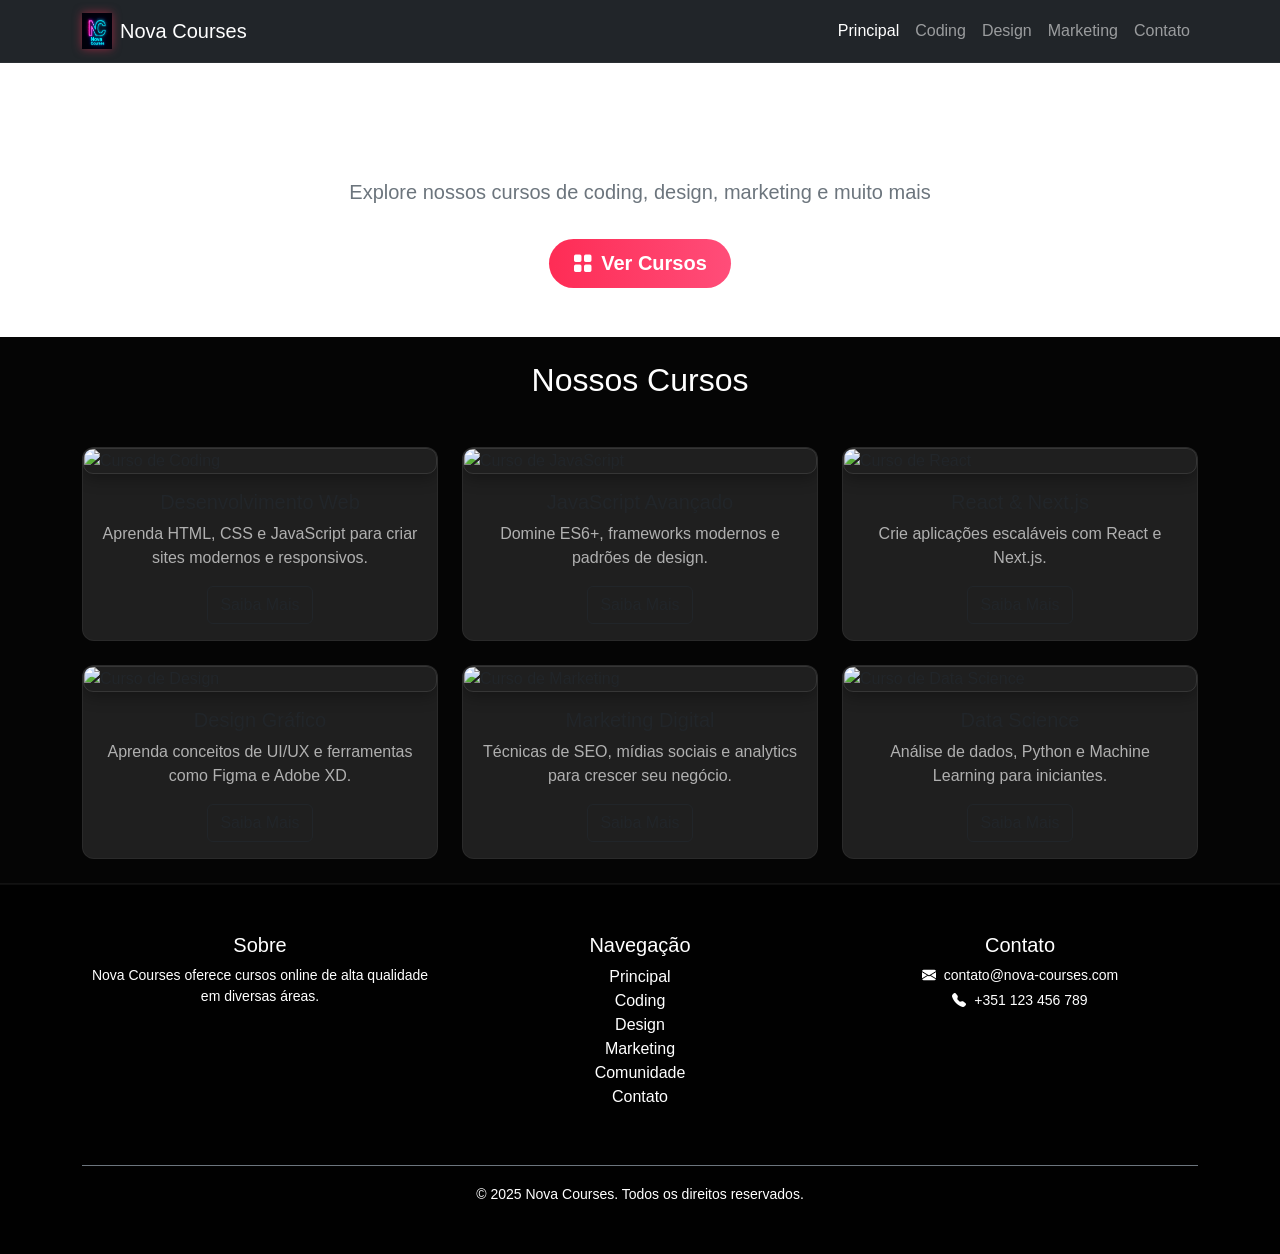
==== commit e4f2020c: "add" ====
--- a/index.html
+++ b/index.html
@@ -2,1285 +2,410 @@
 <html lang="pt">
 <head>
   <meta charset="UTF-8" />
+  <meta http-equiv="X-UA-Compatible" content="IE=edge" />
   <meta name="viewport" content="width=device-width, initial-scale=1.0" />
-  <title>Nova Courses - Power Automate Desktop Tutorial</title>
-  
-  <!-- PWA Manifest & Theme -->
+  <title>Nova Courses - Página Principal</title>
+  <!-- SEO Meta Tags -->
+  <meta name="description" content="Bem-vindo à Nova Courses. Explore nossos cursos de coding, design, marketing e mais!" />
+  <meta name="keywords" content="Nova Courses, cursos, coding, design, marketing, tutorial" />
+  <meta name="robots" content="index, follow" />
+  <link rel="canonical" href="https://nova-courses.netlify.app/index.html" />
+  <!-- Open Graph -->
+  <meta property="og:title" content="Nova Courses - Página Principal" />
+  <meta property="og:description" content="Bem-vindo à Nova Courses. Explore nossos cursos de coding, design, marketing e mais!" />
+  <meta property="og:type" content="website" />
+  <meta property="og:url" content="https://nova-courses.netlify.app/index.html" />
+  <meta property="og:image" content="https://nova-courses.netlify.app/icons/book-512x512.png" />
+  <!-- Twitter Card -->
+  <meta name="twitter:card" content="summary_large_image" />
+  <meta name="twitter:title" content="Nova Courses - Página Principal" />
+  <meta name="twitter:description" content="Explore nossos cursos de coding, design, marketing e mais!" />
+  <meta name="twitter:image" content="https://nova-courses.netlify.app/icons/book-512x512.png" />
+  <!-- PWA & Icons -->
   <link rel="manifest" href="manifest.json">
   <meta name="theme-color" content="#000000">
-  <link rel="apple-touch-icon" href="icons/icon-192x192.png">
-  
+  <link rel="apple-touch-icon" href="icons/book-192x192.png" />
+  <link rel="icon" type="image/png" sizes="32x32" href="icons/favicon-32x32.png">
   <!-- Bootstrap CSS -->
-  <link
-    href="https://cdn.jsdelivr.net/npm/bootstrap@5.3.0/dist/css/bootstrap.min.css"
-    rel="stylesheet"
-    crossorigin="anonymous"
-  >
-  
-  <!-- Bootstrap Icons -->
-  <link
-    href="https://cdn.jsdelivr.net/npm/bootstrap-icons@1.10.5/font/bootstrap-icons.css"
-    rel="stylesheet"
-  >
-  
+  <link href="https://cdn.jsdelivr.net/npm/bootstrap@5.3.0/dist/css/bootstrap.min.css" rel="stylesheet">
+  <link href="https://cdn.jsdelivr.net/npm/bootstrap-icons@1.10.5/font/bootstrap-icons.css" rel="stylesheet">
+  <link href="/css/app.css" rel="stylesheet">
+  <!-- Custom Styles -->
   <style>
-    /* TikTok-style theme - Enhanced */
-    :root {
-      --primary-bg: #010101;
-      --secondary-bg: #121212;
-      --card-bg: #1f1f1f;
-      --primary-text: #ffffff;
-      --secondary-text: #b0b0b0;
-      --accent-color: #fe2c55;
-      --accent-hover: #ff4d79;
-      --blue-accent: #25F4EE;
-    }
-    
-    body {
-      font-family: -apple-system, BlinkMacSystemFont, "Segoe UI", Roboto, Helvetica, Arial, sans-serif;
-      background-color: var(--primary-bg);
-      color: var(--primary-text);
-      scroll-behavior: smooth;
-      padding: 0;
-      margin: 0;
-      overflow-x: hidden;
-    }
-
-    * {
-      -webkit-tap-highlight-color: transparent;
-    }
-    
-    /* ===== HEADER ===== */
-    .navbar {
-      background-color: rgba(1, 1, 1, 0.9);
-      backdrop-filter: blur(10px);
-      -webkit-backdrop-filter: blur(10px);
-      border-bottom: 1px solid rgba(255, 255, 255, 0.05);
-      padding: 0.5rem 1rem;
-      transition: all 0.3s ease;
-    }
-    
-    .navbar.scrolled {
-      padding: 0.35rem 1rem;
-    }
-    
-    .navbar-brand img {
-      height: 36px;
-      margin-right: 0.5rem;
-      filter: drop-shadow(0 0 5px rgba(254, 44, 85, 0.5));
-    }
-    
-    .navbar-toggler {
-      border: none;
-      padding: 0.25rem;
-    }
-    
-    .navbar-toggler:focus {
-      box-shadow: none;
-    }
-    
-    .navbar-toggler-icon {
-      background-image: url("data:image/svg+xml;charset=utf8,<svg viewBox='0 0 30 30' xmlns='http://www.w3.org/2000/svg'><path stroke='rgba(255,255,255,1)' stroke-width='2' stroke-linecap='round' stroke-miterlimit='10' d='M4 7h22M4 15h22M4 23h22'/></svg>");
-    }
-
-    /* ===== OFF-CANVAS MENU ===== */
-    .offcanvas-start {
-      width: 82%;
-      max-width: 280px;
-      background: linear-gradient(135deg, var(--primary-bg), var(--secondary-bg));
-      color: var(--primary-text);
-      border-right: 1px solid rgba(255, 255, 255, 0.05);
-    }
-    
-    .offcanvas-header {
-      border-bottom: 1px solid rgba(255, 255, 255, 0.05);
-    }
-    
-    .offcanvas-title {
-      font-weight: 600;
-      letter-spacing: 0.5px;
-    }
-    
-    .offcanvas-body {
-      padding: 0;
-    }
-    
-    .offcanvas-body .nav-link {
-      color: var(--primary-text);
-      padding: 0.85rem 1.25rem;
-      font-weight: 500;
-      display: flex;
-      align-items: center;
-      border-bottom: 1px solid rgba(255, 255, 255, 0.025);
-      position: relative;
-      transition: all 0.2s ease;
-    }
-    
-    .offcanvas-body .nav-link i {
-      font-size: 1.2rem;
-      margin-right: 0.75rem;
-      transition: all 0.2s ease;
-    }
-    
-    .offcanvas-body .nav-link:hover,
-    .offcanvas-body .nav-link.active {
-      background-color: rgba(254, 44, 85, 0.08);
-    }
-    
-    .offcanvas-body .nav-link:hover i,
-    .offcanvas-body .nav-link.active i {
-      color: var(--accent-color);
-    }
-    
-    .offcanvas-body .nav-link.active::before {
-      content: '';
-      position: absolute;
-      left: 0;
-      top: 0;
-      height: 100%;
-      width: 3px;
-      background: linear-gradient(to bottom, var(--accent-color), var(--blue-accent));
-    }
-
-    /* ===== MAIN CONTENT ===== */
-    #content {
-      padding: 70px 0 0;
-      transition: margin-left 0.3s ease;
-    }
-    
-    section {
-      padding: 1.5rem 1.25rem;
-      position: relative;
-      border-bottom: 1px solid rgba(255, 255, 255, 0.05);
-    }
-    
-    section:nth-child(odd) {
-      background-color: rgba(255, 255, 255, 0.02);
-    }
-
-    /* Section headings */
-    main h1 {
-      font-size: 1.8rem;
-      font-weight: 700;
-      margin-bottom: 1rem;
-      background: linear-gradient(90deg, var(--primary-text), var(--secondary-text));
-      -webkit-background-clip: text;
-      background-clip: text;
-      -webkit-text-fill-color: transparent;
-    }
-    
-    main h2 {
-      font-size: 1.4rem;
-      font-weight: 600;
-      margin-bottom: 1rem;
-      position: relative;
-      padding-bottom: 0.5rem;
-    }
-    
-    main h2::after {
-      content: '';
-      position: absolute;
-      bottom: 0;
-      left: 0;
-      height: 3px;
-      width: 40px;
-      background: linear-gradient(to right, var(--accent-color), var(--blue-accent));
-      border-radius: 3px;
-    }
-
-    /* Content Cards */
-    .content-card {
-      background-color: var(--card-bg);
-      border-radius: 12px;
-      padding: 1.25rem;
-      margin-bottom: 1.25rem;
-      box-shadow: 0 4px 15px rgba(0, 0, 0, 0.2);
-      border: 1px solid rgba(255, 255, 255, 0.05);
-      transition: transform 0.3s ease, box-shadow 0.3s ease;
-    }
-    
-    .content-card:hover {
-      transform: translateY(-5px);
-      box-shadow: 0 8px 25px rgba(0, 0, 0, 0.3);
-    }
-    
-    .content-card h3 {
-      font-size: 1.1rem;
-      font-weight: 600;
-      color: var(--primary-text);
-      margin-bottom: 0.75rem;
-      display: flex;
-      align-items: center;
-    }
-    
-    .content-card h3 i {
-      color: var(--accent-color);
-      margin-right: 0.5rem;
-    }
-    
-    .content-card p, .content-card li {
-      color: var(--secondary-text);
-      font-size: 0.95rem;
-      line-height: 1.5;
-    }
-    
-    .content-card ul, .content-card ol {
-      padding-left: 1.25rem;
-      margin-bottom: 0;
-    }
-    
-    .content-card li {
-      margin-bottom: 0.5rem;
-    }
-    
-    .content-card li:last-child {
-      margin-bottom: 0;
-    }
-
-    /* Image styling */
-    img.screenshot {
-      width: 100%;
-      border-radius: 10px;
-      box-shadow: 0 5px 15px rgba(0, 0, 0, 0.3);
-      border: 1px solid rgba(255, 255, 255, 0.1);
-      margin: 1rem 0;
-      transition: transform 0.3s;
-    }
-
-    /* Video Container */
-    .video-container {
-      position: relative;
-      border-radius: 12px;
-      overflow: hidden;
-      margin: 1.5rem 0;
-      box-shadow: 0 8px 25px rgba(0, 0, 0, 0.3);
-    }
-    
-    .video-container .ratio {
-      border-radius: 12px;
-      overflow: hidden;
-      margin-bottom: 0;
-    }
-    
-    .video-container video {
-      object-fit: cover;
-    }
-
-    /* Gallery */
-    .gallery {
-      margin: 1.5rem 0;
-    }
-    
-    .gallery .image-container {
-      position: relative;
-      overflow: hidden;
-      border-radius: 12px;
-      margin-bottom: 1rem;
-      box-shadow: 0 5px 15px rgba(0, 0, 0, 0.2);
-    }
-    
-    .gallery img {
-      width: 100%;
-      height: 160px;
-      object-fit: cover;
-      transition: transform 0.5s ease;
-    }
-    
-    .gallery .image-container:hover img {
-      transform: scale(1.05);
-    }
-    
-    .gallery .image-overlay {
-      position: absolute;
-      bottom: 0;
-      left: 0;
-      right: 0;
-      background: linear-gradient(to top, rgba(0, 0, 0, 0.8), transparent);
-      padding: 1rem;
-      display: flex;
-      align-items: center;
-    }
-    
-    .gallery .image-overlay i {
-      color: var(--accent-color);
-      margin-right: 0.5rem;
-      font-size: 1.1rem;
-    }
-    
-    .gallery .image-overlay span {
-      color: var(--primary-text);
-      font-weight: 500;
-      font-size: 0.9rem;
-    }
-
-    /* Button styles */
-    .btn-tiktok {
-      background: linear-gradient(90deg, var(--accent-color), var(--accent-hover));
-      border: none;
-      color: white;
-      font-weight: 600;
-      border-radius: 30px;
-      padding: 0.6rem 1.5rem;
-      transition: all 0.3s ease;
-      box-shadow: 0 4px 10px rgba(254, 44, 85, 0.3);
-    }
-    
-    .btn-tiktok:hover {
-      transform: translateY(-2px);
-      box-shadow: 0 6px 15px rgba(254, 44, 85, 0.4);
-      color: white;
-    }
-    
-    .btn-tiktok:active {
-      transform: translateY(0);
-    }
-
-    /* Footer */
-    footer {
-      background-color: var(--primary-bg);
-      color: var(--secondary-text);
-      padding: 2rem 1.5rem;
-      text-align: center;
-      border-top: 1px solid rgba(255, 255, 255, 0.05);
-    }
-    
-    footer .social-links {
-      display: flex;
-      justify-content: center;
-      margin-bottom: 1.5rem;
-    }
-    
-    footer .social-links a {
-      width: 40px;
-      height: 40px;
-      border-radius: 50%;
-      background-color: var(--card-bg);
-      color: var(--primary-text);
-      display: flex;
-      align-items: center;
-      justify-content: center;
-      margin: 0 0.5rem;
-      font-size: 1.2rem;
-      transition: all 0.3s ease;
-    }
-    
-    footer .social-links a:hover {
-      background-color: var(--accent-color);
-      transform: translateY(-3px);
-    }
-    
-    footer a {
-      color: var(--accent-color);
-      text-decoration: none;
-      transition: all 0.2s ease;
-    }
-    
-    footer a:hover {
-      color: var(--blue-accent);
-      text-decoration: none;
-    }
-
-    /* Floating Action Button (FAB) Chat */
-    #chatBtn {
-      position: fixed;
-      bottom: 20px;
-      right: 20px;
-      width: 60px;
-      height: 60px;
-      border-radius: 30px;
-      background: linear-gradient(135deg, var(--accent-color), var(--accent-hover));
-      color: white;
-      display: flex;
-      align-items: center;
-      justify-content: center;
-      box-shadow: 0 4px 15px rgba(254, 44, 85, 0.4);
-      border: none;
-      z-index: 1000;
-      transition: all 0.3s cubic-bezier(0.175, 0.885, 0.32, 1.275);
-    }
-    
-    #chatBtn:hover {
-      transform: scale(1.1) rotate(10deg);
-    }
-    
-    #chatBtn:active {
-      transform: scale(0.95);
-    }
-    
-    #chatBtn i {
-      font-size: 1.5rem;
-    }
-    
-    #chatWindow {
-      display: none;
-      position: fixed;
-      bottom: 90px;
-      right: 20px;
-      width: 300px;
-      border-radius: 16px;
-      overflow: hidden;
-      z-index: 999;
-      box-shadow: 0 10px 30px rgba(0, 0, 0, 0.3);
-      border: 1px solid rgba(255, 255, 255, 0.1);
-      animation: slideIn 0.3s forwards;
-    }
-    
-    @keyframes slideIn {
-      from {
-        opacity: 0;
-        transform: translateY(20px);
-      }
-      to {
-        opacity: 1;
-        transform: translateY(0);
-      }
-    }
-    
-    #chatWindow .card-header {
-      background: linear-gradient(90deg, var(--accent-color), var(--accent-hover));
-      color: white;
-      font-weight: 600;
-      padding: 0.75rem 1rem;
-      display: flex;
-      align-items: center;
-      justify-content: space-between;
-    }
-    
-    #chatWindow .card-header .close-chat {
-      background: transparent;
-      border: none;
-      color: white;
-      font-size: 1.2rem;
-      padding: 0;
-      cursor: pointer;
-    }
-    
-    #chatWindow .card-body {
-      height: 250px;
-      overflow-y: auto;
-      background-color: var(--secondary-bg);
-      padding: 1rem;
-    }
-    
-    #chatWindow .card-body p {
-      margin-bottom: 0.75rem;
-      padding: 0.5rem 0.75rem;
-      border-radius: 16px;
-      max-width: 80%;
-      word-break: break-word;
-    }
-    
-    #chatWindow .card-body p.user-message {
-      background-color: var(--accent-color);
-      color: white;
-      border-top-right-radius: 4px;
-      margin-left: auto;
-    }
-    
-    #chatWindow .card-body p.bot-message {
-      background-color: var(--card-bg);
-      color: var(--primary-text);
-      border-top-left-radius: 4px;
-      margin-right: auto;
-    }
-    
-    #chatWindow .card-footer {
-      background-color: var(--secondary-bg);
-      border-top: 1px solid rgba(255, 255, 255, 0.05);
-      padding: 0.75rem;
-    }
-    
-    #chatWindow .input-group .form-control {
-      background-color: var(--card-bg);
-      color: var(--primary-text);
-      border: 1px solid rgba(255, 255, 255, 0.1);
-      border-radius: 20px 0 0 20px;
-      padding: 0.5rem 0.75rem;
-    }
-    
-    #chatWindow .input-group .form-control:focus {
-      box-shadow: none;
-      border-color: var(--accent-color);
-    }
-    
-    #chatWindow .input-group .btn {
-      border-radius: 0 20px 20px 0;
-      background: linear-gradient(90deg, var(--accent-color), var(--accent-hover));
-      border: none;
-      padding: 0.5rem 1rem;
-    }
-
-    /* Progress indicator */
-    .progress-container {
-      position: fixed;
-      top: 0;
-      left: 0;
-      width: 100%;
-      height: 3px;
-      background: rgba(255, 255, 255, 0.1);
-      z-index: 1020;
-    }
-    
-    .progress-bar {
-      height: 100%;
-      background: linear-gradient(90deg, var(--blue-accent), var(--accent-color));
-      width: 0%;
-      border-radius: 0 3px 3px 0;
-      transition: width 0.1s ease;
-    }
-
-    /* Section Navigation Dots */
-    .section-dots {
-      position: fixed;
-      right: 15px;
-      top: 50%;
-      transform: translateY(-50%);
-      display: flex;
-      flex-direction: column;
-      z-index: 100;
-    }
-    
-    .section-dots .dot {
-      width: 8px;
-      height: 8px;
-      background-color: rgba(255, 255, 255, 0.3);
-      border-radius: 50%;
-      margin: 8px 0;
-      transition: all 0.3s ease;
-    }
-    
-    .section-dots .dot.active {
-      background-color: var(--accent-color);
-      transform: scale(1.5);
-    }
-
-    /* Swipe indicator */
-    .swipe-indicator {
-      position: fixed;
-      bottom: 70px;
-      left: 50%;
-      transform: translateX(-50%);
-      background-color: rgba(0, 0, 0, 0.5);
-      backdrop-filter: blur(5px);
-      border-radius: 30px;
-      padding: 0.5rem 1rem;
-      display: flex;
-      align-items: center;
-      opacity: 0;
-      transition: opacity 0.3s ease;
-      z-index: (100);
-    }
-    
-    .swipe-indicator.show {
-      opacity: 1;
-      animation: fadeInOut 2s ease;
-    }
-    
-    .swipe-indicator i {
-      color: var(--accent-color);
-      margin-right: 0.5rem;
-    }
-    
-    .swipe-indicator span {
-      color: white;
-      font-size: 0.8rem;
-      font-weight: 500;
-    }
-    
-    @keyframes fadeInOut {
-      0% { opacity: 0; }
-      20% { opacity: 1; }
-      80% { opacity: 1; }
-      100% { opacity: 0; }
-    }
-
-    /* Responsive Adjustments */
-    @media (min-width: 768px) {
-      #content {
-        padding-top: 70px;
-        margin-left: 0;
-      }
-      
-      section {
-        padding: 2rem;
-      }
-      
-      main h1 {
-        font-size: 2.2rem;
-      }
-      
-      main h2 {
-        font-size: 1.6rem;
-      }
-      
-      .gallery img {
-        height: 200px;
-      }
-    }
-    
-    @media (min-width: 992px) {
-      .offcanvas-start {
-        transform: none;
-        visibility: visible;
-        top: 70px;
-        height: calc(100% - 70px);
-      }
-      
-      #content {
-        margin-left: 280px;
-      }
-      
-      .navbar-toggler {
-        display: none;
-      }
-      
-      section {
-        padding: 2.5rem;
-      }
-    }
+/* TikTok-style theme - Enhanced */
+:root {
+   --primary-bg: #010101;
+   --secondary-bg: #121212;
+   --card-bg: #1f1f1f;
+   --primary-text: #ffffff;
+   --secondary-text: #b0b0b0;
+   --accent-color: #fe2c55;
+   --accent-hover: #ff4d79;
+   --blue-accent: #25F4EE;
+ }
+
+ body {
+   font-family: -apple-system, BlinkMacSystemFont, "Segoe UI", Roboto, Helvetica, Arial, sans-serif;
+   background-color: var(--primary-bg);
+   color: var(--primary-text);
+   scroll-behavior: smooth;
+   padding: 0;
+   margin: 0;
+   overflow-x: hidden;
+ }
+
+ * {
+   -webkit-tap-highlight-color: transparent;
+ }
+ 
+ /* ===== HEADER ===== */
+ .navbar {
+   background-color: rgba(1, 1, 1, 0.9);
+   backdrop-filter: blur(10px);
+   -webkit-backdrop-filter: blur(10px);
+   border-bottom: 1px solid rgba(255, 255, 255, 0.05);
+   padding: 0.5rem 1rem;
+   transition: all 0.3s ease;
+ }
+ 
+ .navbar.scrolled {
+   padding: 0.35rem 1rem;
+ }
+ 
+ .navbar-brand img {
+   height: 36px;
+   margin-right: 0.5rem;
+   filter: drop-shadow(0 0 5px rgba(254, 44, 85, 0.5));
+ }
+ 
+ .navbar-toggler {
+   border: none;
+   padding: 0.25rem;
+ }
+ 
+ .navbar-toggler:focus {
+   box-shadow: none;
+ }
+ 
+ .navbar-toggler-icon {
+   background-image: url("data:image/svg+xml;charset=utf8,<svg viewBox='0 0 30 30' xmlns='http://www.w3.org/2000/svg'><path stroke='rgba(255,255,255,1)' stroke-width='2' stroke-linecap='round' stroke-miterlimit='10' d='M4 7h22M4 15h22M4 23h22'/></svg>");
+ }
+
+ /* ===== OFF-CANVAS MENU ===== */
+ .offcanvas-start {
+   width: 82%;
+   max-width: 280px;
+   background: linear-gradient(135deg, var(--primary-bg), var(--secondary-bg));
+   color: var(--primary-text);
+   border-right: 1px solid rgba(255, 255, 255, 0.05);
+ }
+ 
+ .offcanvas-header {
+   border-bottom: 1px solid rgba(255, 255, 255, 0.05);
+ }
+ 
+ .offcanvas-title {
+   font-weight: 600;
+   letter-spacing: 0.5px;
+ }
+ 
+ .offcanvas-body {
+   padding: 0;
+ }
+ 
+ .offcanvas-body .nav-link {
+   color: var(--primary-text);
+   padding: 0.85rem 1.25rem;
+   font-weight: 500;
+   display: flex;
+   align-items: center;
+   border-bottom: 1px solid rgba(255, 255, 255, 0.025);
+   position: relative;
+   transition: all 0.2s ease;
+ }
+ 
+ .offcanvas-body .nav-link i {
+   font-size: 1.2rem;
+   margin-right: 0.75rem;
+   transition: all 0.2s ease;
+ }
+ 
+ .offcanvas-body .nav-link:hover,
+ .offcanvas-body .nav-link.active {
+   background-color: rgba(254, 44, 85, 0.08);
+ }
+ 
+ .offcanvas-body .nav-link:hover i,
+ .offcanvas-body .nav-link.active i {
+   color: var(--accent-color);
+ }
+ 
+ .offcanvas-body .nav-link.active::before {
+   content: '';
+   position: absolute;
+   left: 0;
+   top: 0;
+   height: 100%;
+   width: 3px;
+   background: linear-gradient(to bottom, var(--accent-color), var(--blue-accent));
+ }
+
+ /* ===== MAIN CONTENT ===== */
+ #content {
+   padding: 70px 0 0;
+   transition: margin-left 0.3s ease;
+ }
+
+ section {
+   padding: 1.5rem 1.25rem;
+   position: relative;
+   border-bottom: 1px solid rgba(255, 255, 255, 0.05);
+ }
+
+ section:nth-child(odd) {
+   background-color: rgba(255, 255, 255, 0.02);
+ }
+
+ /* Section headings */
+ main h1 {
+   font-size: 1.8rem;
+   font-weight: 700;
+   margin-bottom: 1rem;
+   background: linear-gradient(90deg, var(--primary-text), var(--secondary-text));
+   -webkit-background-clip: text;
+   background-clip: text;
+   -webkit-text-fill-color: transparent;
+ }
+
+ main h2 {
+   font-size: 1.4rem;
+   font-weight: 600;
+   margin-bottom: 1rem;
+   position: relative;
+   padding-bottom: 0.5rem;
+ }
+
+ main h2::after {
+   content: '';
+   position: absolute;
+   bottom: 0;
+   left: 0;
+   height: 3px;
+   width: 40px;
+   background: linear-gradient(to right, var(--accent-color), var(--blue-accent));
+   border-radius: 3px;
+ }
+
+ /* Content Cards */
+ .card {
+   background-color: var(--card-bg);
+   border-radius: 12px;
+   overflow: hidden;
+   transition: transform 0.3s ease, box-shadow 0.3s ease;
+   border: 1px solid rgba(255, 255, 255, 0.05);
+ }
+
+ .card:hover {
+   transform: translateY(-5px);
+   box-shadow: 0 8px 25px rgba(0, 0, 0, 0.3);
+ }
+
+ .card-body p, .card-body li {
+   color: var(--secondary-text);
+ }
+
+ /* Image styling */
+ img.card-img-top, img.screenshot, .gallery img {
+   border-radius: 10px;
+   box-shadow: 0 5px 15px rgba(0, 0, 0, 0.3);
+   border: 1px solid rgba(255, 255, 255, 0.1);
+   transition: transform 0.3s ease;
+ }
+ img.card-img-top:hover, img.screenshot:hover, .gallery img:hover {
+   transform: scale(1.05);
+ }
+
+ /* Button styles */
+ .btn-tiktok, .btn-accent {
+   background: linear-gradient(90deg, var(--accent-color), var(--accent-hover));
+   border: none;
+   color: white;
+   font-weight: 600;
+   border-radius: 30px;
+   padding: 0.6rem 1.5rem;
+   transition: all 0.3s ease;
+ }
+
+ .btn-tiktok:hover, .btn-accent:hover {
+   transform: translateY(-2px);
+   box-shadow: 0 6px 15px rgba(254, 44, 85, 0.4);
+ }
+
+ /* Footer */
+ footer {
+   background-color: var(--primary-bg);
+   color: var(--secondary-text);
+   padding: 2rem 1.5rem;
+   border-top: 1px solid rgba(255, 255, 255, 0.05);
+ }
+ footer a {
+   color: var(--accent-color);
+ }
+ footer a:hover {
+   color: var(--blue-accent);
+ }
+
+ /* Floating Chat Button & Window and other components omitted for brevity */
   </style>
 </head>
 
-<body data-bs-spy="scroll" data-bs-target="#navMenu" data-bs-offset="80">
-  <!-- Progress Bar -->
-  <div class="progress-container">
-    <div class="progress-bar" id="progressBar"></div>
-  </div>
-
-  <!-- Header with logo and hamburger -->
-  <nav class="navbar fixed-top" id="mainNav">
-    <div class="container-fluid d-flex align-items-center">
-      <button
-        class="navbar-toggler me-2"
-        type="button"
-        data-bs-toggle="offcanvas"
-        data-bs-target="#sidebar"
-        aria-controls="sidebar"
-      >
+<body>
+  <!-- Navbar -->
+  <nav class="navbar navbar-expand-lg navbar-dark bg-dark shadow">
+    <div class="container">
+      <a class="navbar-brand d-flex align-items-center" href="index.html">
+        <img src="logo.png" alt="Logo Nova Courses" width="30" height="30" class="me-2">
+        Nova Courses
+      </a>
+      <button class="navbar-toggler" type="button" data-bs-toggle="collapse" data-bs-target="#navbarNav"
+        aria-controls="navbarNav" aria-expanded="false" aria-label="Toggle navigation">
         <span class="navbar-toggler-icon"></span>
       </button>
-      <a class="navbar-brand d-flex align-items-center" href="#home">
-        <img src="logo.png" alt="Nova Courses Logo" class="img-fluid">
-        <span class="text-white fs-5">Nova Courses</span>
+      <div class="collapse navbar-collapse" id="navbarNav">
+        <ul class="navbar-nav ms-auto">
+          <li class="nav-item">
+            <a class="nav-link active" aria-current="page" href="index.html">Principal</a>
+          </li>
+          <li class="nav-item">
+            <a class="nav-link" href="coding.html">Coding</a>
+          </li>
+          <li class="nav-item">
+            <a class="nav-link" href="design.html">Design</a>
+          </li>
+          <li class="nav-item">
+            <a class="nav-link" href="marketing.html">Marketing</a>
+          </li>
+          <li class="nav-item">
+            <a class="nav-link" href="contact.html">Contato</a>
+          </li>
+        </ul>
+      </div>
+    </div>
+  </nav>
+
+  <!-- Hero Section -->
+  <section class="bg-white text-center py-5 shadow-sm">
+    <div class="container">
+      <h1 class="display-5 fw-bold">Bem-vindo à Nova Courses</h1>
+      <p class="lead text-secondary">Explore nossos cursos de coding, design, marketing e muito mais</p>
+      <a href="#courses" class="btn btn-accent btn-lg mt-3">
+        <i class="bi bi-grid-fill me-2"></i>Ver Cursos
       </a>
     </div>
-  </nav>
-
-  <!-- Offcanvas Sidebar Menu -->
-  <div
-    class="offcanvas offcanvas-start"
-    tabindex="-1"
-    id="sidebar"
-    aria-labelledby="sidebarLabel"
-  >
-    <div class="offcanvas-header">
-      <h5 class="offcanvas-title" id="sidebarLabel">
-        <i class="bi bi-grid-fill me-2 text-accent"></i> Tutoriais
-      </h5>
-      <button
-        type="button"
-        class="btn-close btn-close-white"
-        data-bs-dismiss="offcanvas"
-        aria-label="Fechar"
-      ></button>
-    </div>
-    <div class="offcanvas-body p-0">
-      <nav class="nav flex-column" id="navMenu">
-        <a class="nav-link active" href="#home">
-          <i class="bi bi-house-door-fill"></i>Visão Geral
-        </a>
-        <a class="nav-link" href="#introduction">
-          <i class="bi bi-info-circle"></i>Introdução
-        </a>
-        <a class="nav-link" href="#prereq">
-          <i class="bi bi-card-list"></i>Pré-requisitos
-        </a>
-        <a class="nav-link" href="#install">
-          <i class="bi bi-download"></i>Instalar PAD
-        </a>
-        <a class="nav-link" href="#runtime">
-          <i class="bi bi-plug"></i>Configurar Runtime
-        </a>
-        <a class="nav-link" href="#register">
-          <i class="bi bi-hdd-network"></i>Registrar Máquina
-        </a>
-        <a class="nav-link" href="#groups">
-          <i class="bi bi-people"></i>Grupos de Máquinas
-        </a>
-        <a class="nav-link" href="#flows">
-          <i class="bi bi-ui-checks"></i>Criar Flows
-        </a>
-        <a class="nav-link" href="#monitor">
-          <i class="bi bi-bar-chart"></i>Monitorar Atividade
-        </a>
-        <a class="nav-link" href="#powerbi">
-          <i class="bi bi-pie-chart"></i>Power BI Insights
-        </a>
-        <a class="nav-link" href="#video">
-          <i class="bi bi-play-circle"></i>Vídeo Tutorial
-        </a>
-        <a class="nav-link" href="#gallery">
-          <i class="bi bi-images"></i>Galeria de Imagens
-        </a>
-        <a class="nav-link" href="#conclusion">
-          <i class="bi bi-check-circle"></i>Conclusão
-        </a>
-      </nav>
-    </div>
-  </div>
-
-  <!-- Section Navigation Dots -->
-  <div class="section-dots d-none d-md-flex" id="sectionDots"></div>
-
-  <!-- Main Content -->
-  <main id="content">
-    <section id="home" class="mb-4">
-      <h1>Como Configurar o Power Automate Desktop e Monitorar Analytics</h1>
-      <p class="text-secondary mb-4">Automatize seus processos desktop e obtenha análises avançadas</p>
-      <div class="d-flex">
-        <button class="btn btn-tiktok me-2">
-          <i class="bi bi-lightning me-1"></i> Iniciar Tutorial
-        </button>
-        <button class="btn btn-outline-light">
-          <i class="bi bi-bookmark me-1"></i> Salvar
-        </button>
-      </div>
-    </section>
-
-    <section id="introduction" class="mb-4">
-      <h2>Introdução</h2>
-      <div class="content-card">
-        <h3><i class="bi bi-stars"></i> O que é Power Automate Desktop?</h3>
-        <p>Power Automate Desktop traz automação de processos robóticos (RPA) low-code para Windows, permitindo automatizar tarefas repetitivas sem precisar de conhecimentos avançados de programação.</p>
-      </div>
-      
-      <div class="content-card">
-        <h3><i class="bi bi-check2-circle"></i> Neste tutorial, você aprenderá:</h3>
-        <ul>
-          <li>Instalar e conectar o agente PAD</li>
-          <li>Registrar sua máquina</li>
-          <li>Criar grupos de máquinas</li>
-          <li>Construir e executar fluxos desktop</li>
-          <li>Monitorar via painel de atividade</li>
-          <li>Usar Power BI para insights</li>
-        </ul>
-      </div>
-    </section>
-
-    <section id="prereq" class="mb-4">
-      <h2>Pré-requisitos</h2>
-      <div class="content-card">
-        <h3><i class="bi bi-clipboard-check"></i> Antes de começar</h3>
-        <ul>
-          <li><strong>Conta Microsoft 365</strong> com licença Power Automate</li>
-          <li><strong>Permissão de administrador</strong> no Windows</li>
-          <li><strong>Acesso à internet</strong> ao portal Power Automate</li>
-        </ul>
-      </div>
-    </section>
-
-    <section id="install" class="mb-4">
-      <h2>1. Instalar Power Automate Desktop</h2>
-      <div class="content-card">
-        <h3><i class="bi bi-download"></i> Instalação</h3>
-        <ol>
-          <li>Baixe o instalador em <a href="https://aka.ms/PADDownload" class="text-accent">aka.ms/PADDownload</a></li>
-          <li>Execute o MSI como administrador</li>
-          <li>Siga as instruções do assistente de instalação</li>
-          <li>Abra o PAD e faça login com sua conta Microsoft</li>
-        </ol>
-        <div class="text-center mt-3">
-          <button class="btn btn-tiktok">
-            <i class="bi bi-download me-1"></i> Baixar PAD
-          </button>
-        </div>
-      </div>
-    </section>
-
-    <section id="runtime" class="mb-4">
-      <h2>2. Configurar o Machine Runtime</h2>
-      <div class="content-card">
-        <h3><i class="bi bi-plug"></i> Conectar o ambiente</h3>
-        <ol>
-          <li>No PAD, vá em <strong>Configurações → Machine runtime</strong></li>
-          <li>Baixe e instale o agente do runtime</li>
-          <li>Faça login com sua conta Microsoft</li>
-          <li>Selecione o ambiente desejado</li>
-        </ol>
-      </div>
-      <img src="834a12f6-c2ea-4641-9335-84af95a9b0ec.png" alt="Machine Runtime conectado" class="screenshot mt-3">
-    </section>
-
-    <section id="register" class="mb-4">
-      <h2>3. Registrar sua Máquina</h2>
-      <div class="content-card">
-        <h3><i class="bi bi-hdd-network"></i> Processo de registro</h3>
-        <ol>
-          <li>Acesse o <a href="https://make.powerautomate.com" class="text-accent">portal do Power Automate</a></li>
-          <li>Navegue até <strong>Máquinas → Máquinas</strong></li>
-          <li>Clique em <strong>+ Máquina</strong>, dê um nome e salve</li>
-          <li>O agente do runtime será associado automaticamente</li>
-        </ol>
-        <div class="d-flex align-items-center mt-3 p-2 bg-dark rounded">
-          <i class="bi bi-lightbulb-fill text-warning me-2"></i>
-          <small>Dica: Use nomes descritivos para identificar facilmente suas máquinas no painel</small>
-        </div>
-      </div>
-    </section>
-
-    <section id="groups" class="mb-4">
-      <h2>4. Criar um Grupo de Máquinas</h2>
-      <div class="content-card">
-        <h3><i class="bi bi-people"></i> Balanceamento de carga</h3>
-        <p>Grupos de máquinas permitem distribuir a execução de fluxos entre vários agentes, garantindo alta disponibilidade e performance:</p>
-        <ol>
-          <li>No portal, acesse <strong>Máquinas → Grupos de máquinas</strong></li>
-          <li>Clique em <strong>+ Grupo de máquinas</strong></li>
-          <li>Dê um nome ao grupo</li>
-          <li>Selecione as máquinas que farão parte do grupo</li>
-          <li>Salve as configurações</li>
-        </ol>
-      </div>
-      <img src="e55fc619-c840-48f5-9c7b-c298e8843772.png" alt="Grupos de máquinas" class="screenshot mt-3">
-      
-      <div class="swipe-up mt-4 text-center">
-        <div class="d-flex justify-content-center align-items-center">
-          <i class="bi bi-chevron-compact-up fs-4 text-accent me-2"></i>
-          <span class="text-white-50">Deslize para cima</span>
-        </div>
-      </div>
-    </section>
-
-    <section id="flows" class="mb-4">
-      <h2>5. Criar & Executar um Fluxo Desktop</h2>
-      <div class="content-card">
-        <h3><i class="bi bi-ui-checks"></i> Criação de fluxos</h3>
-        <p>Fluxos desktop são a base da automação no Power Automate Desktop:</p>
-        <ol>
-          <li>No PAD ou portal, crie um novo fluxo desktop</li>
-          <li>Use o designer de fluxo para arrastar e soltar ações</li>
-          <li>Configure cada ação conforme necessário</li>
-          <li>Salve o fluxo e execute-o localmente</li>
-          <li>Para executar em outras máquinas, use os grupos criados</li>
-        </ol>
-      </div>
-      
-      <div class="video-preview mt-4 position-relative">
-        <img src="a18205e2-04a8-4cad-aa13-528a9b253999.png" alt="Lista de fluxos desktop" class="screenshot">
-        <div class="play-button position-absolute top-50 start-50 translate-middle">
-          <button class="btn btn-tiktok rounded-circle">
-            <i class="bi bi-play-fill fs-4"></i>
-          </button>
-        </div>
-      </div>
-    </section>
-
-    <section id="monitor" class="mb-4">
-      <h2>6. Monitorar Atividade</h2>
-      <div class="content-card">
-        <h3><i class="bi bi-bar-chart"></i> Painel de atividades</h3>
-        <p>Monitore a execução de seus fluxos e resolva problemas rapidamente:</p>
-        <ol>
-          <li>Abra o painel <strong>Atividade de fluxo desktop</strong> no portal</li>
-          <li>Visualize todas as execuções recentes de fluxos</li>
-          <li>Filtre por período, fluxo, máquina ou status</li>
-          <li>Analise erros e resolva problemas quando necessário</li>
-        </ol>
-      </div>
-      
-      <div class="stats-preview mt-4 row g-2">
-        <div class="col-6">
-          <div class="stat-card bg-dark p-3 rounded text-center">
-            <div class="display-4 text-success">98%</div>
-            <div class="text-white-50">Taxa de sucesso</div>
-          </div>
-        </div>
-        <div class="col-6">
-          <div class="stat-card bg-dark p-3 rounded text-center">
-            <div class="display-4 text-info">2.5k</div>
-            <div class="text-white-50">Execuções/mês</div>
-          </div>
-        </div>
-      </div>
-      
-      <img src="3591da1f-050f-4415-9269-6cb369a001ee.png" alt="Painel de atividade" class="screenshot mt-3">
-    </section>
-
-    <section id="powerbi" class="mb-4">
-      <h2>7. Insights no Power BI</h2>
-      <div class="content-card">
-        <h3><i class="bi bi-pie-chart"></i> Análise avançada</h3>
-        <p>Obtenha insights detalhados sobre suas automações:</p>
-        <ul>
-          <li>Clique em <strong>Open in Power BI</strong> no painel de atividades</li>
-          <li>Visualize relatórios pré-configurados ou crie os seus próprios</li>
-          <li>Analise tendências de desempenho ao longo do tempo</li>
-          <li>Identifique oportunidades de otimização</li>
-          <li>Compartilhe relatórios com sua equipe</li>
-        </ul>
-        <div class="text-center mt-3">
-          <button class="btn btn-tiktok">
-            <i class="bi bi-graph-up-arrow me-1"></i> Ver Relatórios
-          </button>
-        </div>
-      </div>
-    </section>
-
-    <section id="video" class="mb-4">
-      <h2>8. Vídeo Tutorial</h2>
-      <div class="video-container">
-        <div class="ratio ratio-16x9">
-          <video controls poster="video-thumbnail.jpg" class="w-100 h-100 rounded">
-            <source src="tutorial.mp4" type="video/mp4">
-            Seu navegador não suporta a tag de vídeo.
-          </video>
-        </div>
-      </div>
-      
-      <div class="content-card mt-3">
-        <h3><i class="bi bi-collection-play"></i> Mais tutoriais</h3>
-        <div class="video-playlist row g-2">
-          <div class="col-4">
-            <div class="position-relative">
-              <img src="/api/placeholder/120/80" alt="Video thumbnail" class="img-fluid rounded">
-              <span class="position-absolute bottom-0 end-0 bg-dark px-1 rounded text-white small">3:45</span>
-            </div>
-          </div>
-          <div class="col-4">
-            <div class="position-relative">
-              <img src="/api/placeholder/120/80" alt="Video thumbnail" class="img-fluid rounded">
-              <span class="position-absolute bottom-0 end-0 bg-dark px-1 rounded text-white small">5:22</span>
-            </div>
-          </div>
-          <div class="col-4">
-            <div class="position-relative">
-              <img src="/api/placeholder/120/80" alt="Video thumbnail" class="img-fluid rounded">
-              <span class="position-absolute bottom-0 end-0 bg-dark px-1 rounded text-white small">2:18</span>
-            </div>
-          </div>
-        </div>
-      </div>
-    </section>
-
-    <section id="gallery" class="mb-4">
-      <h2>9. Galeria de Imagens</h2>
-      <div class="gallery">
-        <div class="row g-3">
-          <div class="col-6">
-            <div class="image-container">
-              <img src="gallery1.png" alt="Passo 1" class="img-fluid">
-              <div class="image-overlay">
-                <i class="bi bi-1-circle"></i>
-                <span>Configuração inicial</span>
-              </div>
-            </div>
-          </div>
-          <div class="col-6">
-            <div class="image-container">
-              <img src="gallery2.png" alt="Passo 2" class="img-fluid">
-              <div class="image-overlay">
-                <i class="bi bi-2-circle"></i>
-                <span>Editor de fluxo</span>
-              </div>
-            </div>
-          </div>
-          <div class="col-6">
-            <div class="image-container">
-              <img src="gallery3.png" alt="Passo 3" class="img-fluid">
-              <div class="image-overlay">
-                <i class="bi bi-3-circle"></i>
-                <span>Execução do fluxo</span>
-              </div>
-            </div>
-          </div>
-          <div class="col-6">
-            <div class="image-container">
-              <img src="/api/placeholder/320/160" alt="Passo 4" class="img-fluid">
-              <div class="image-overlay">
-                <i class="bi bi-4-circle"></i>
-                <span>Análise de resultados</span>
-              </div>
-            </div>
-          </div>
-        </div>
-      </div>
-    </section>
-
-    <section id="conclusion">
-      <h2>Conclusão</h2>
-      <div class="content-card">
-        <h3><i class="bi bi-check2-all"></i> O que aprendemos</h3>
-        <p>Agora você está pronto para implementar, escalar e monitorar seus fluxos com análise avançada!</p>
-        <p>Aproveite o poder da automação desktop para:</p>
-        <ul>
-          <li>Economizar tempo em tarefas repetitivas</li>
-          <li>Escalar automação em sua organização</li>
-          <li>Monitorar desempenho e otimizar processos</li>
-          <li>Obter insights valiosos com analytics avançados</li>
-        </ul>
-      </div>
-      
-      <div class="mt-4 text-center">
-        <button class="btn btn-tiktok">
-          <i class="bi bi-hand-thumbs-up me-1"></i> Curtir Tutorial
-        </button>
-        <button class="btn btn-outline-light ms-2">
-          <i class="bi bi-share me-1"></i> Compartilhar
-        </button>
-      </div>
-      
-      <div class="next-steps mt-4">
-        <h3 class="fs-5"><i class="bi bi-signpost-split me-2 text-accent"></i>Próximos passos</h3>
-        <div class="row g-2">
-          <div class="col-6">
-            <div class="next-card p-3 bg-dark rounded text-center">
-              <i class="bi bi-trophy fs-3 text-warning"></i>
-              <div>Certificação PAD</div>
-            </div>
-          </div>
-          <div class="col-6">
-            <div class="next-card p-3 bg-dark rounded text-center">
-              <i class="bi bi-robot fs-3 text-info"></i>
-              <div>Automação avançada</div>
-            </div>
-          </div>
-        </div>
-      </div>
-    </section>
-
-    <footer>
-      <div class="social-links">
-        <a href="#"><i class="bi bi-twitter-x"></i></a>
-        <a href="#"><i class="bi bi-instagram"></i></a>
-        <a href="#"><i class="bi bi-linkedin"></i></a>
-        <a href="#"><i class="bi bi-youtube"></i></a>
-        <a href="#"><i class="bi bi-tiktok"></i></a>
-      </div>
-      <p class="mb-2">&copy; 2025 Nova Courses. Todos os direitos reservados.</p>
-      <p class="mb-0">
-        <a href="#">Política de Privacidade</a> •
-        <a href="#">Termos de Uso</a> •
-        <a href="#">FAQ</a>
-      </p>
-    </footer>
-  </main>
-
-  <!-- Section Navigation Indicator -->
-  <div class="swipe-indicator" id="swipeIndicator">
-    <i class="bi bi-arrow-up-circle"></i>
-    <span>Deslize para navegar</span>
-  </div>
-
-  <!-- Floating Chat Button & Window -->
-  <button id="chatBtn" class="btn shadow-lg">
-    <i class="bi bi-chat-dots-fill"></i>
-  </button>
-  
-  <div id="chatWindow" class="card shadow rounded">
-    <div class="card-header d-flex justify-content-between align-items-center">
-      <span>Chat de Suporte</span>
-      <button class="close-chat" id="closeChat">
-        <i class="bi bi-x"></i>
-      </button>
-    </div>
-    <div class="card-body p-2"></div>
-    <div class="card-footer p-2">
-      <div class="input-group">
-        <input type="text" id="chatInput" class="form-control" placeholder="Digite sua dúvida...">
-        <button class="btn" id="sendBtn">Enviar</button>
+  </section>
+
+  <!-- Cursos Grid -->
+  <section id="courses">
+    <div class="container">
+      <h2 class="text-center">Nossos Cursos</h2>
+      <div class="row g-4 mt-4">
+        <!-- Cards gerados dinamicamente -->
+        <div class="col-12 col-sm-6 col-lg-4">
+          <div class="card h-100">
+            <img src="images/coding.jpg" class="card-img-top" alt="Curso de Coding">
+            <div class="card-body text-center">
+              <h5 class="card-title">Desenvolvimento Web</h5>
+              <p class="card-text">Aprenda HTML, CSS e JavaScript para criar sites modernos e responsivos.</p>
+              <a href="coding.html" class="btn btn-outline-dark">Saiba Mais</a>
+            </div>
+          </div>
+        </div>
+        <!-- Replicar para cada curso -->
+        <div class="col-12 col-sm-6 col-lg-4">
+          <div class="card h-100">
+            <img src="images/javascript.jpg" class="card-img-top" alt="Curso de JavaScript">
+            <div class="card-body text-center">
+              <h5 class="card-title">JavaScript Avançado</h5>
+              <p class="card-text">Domine ES6+, frameworks modernos e padrões de design.</p>
+              <a href="coding.html#js" class="btn btn-outline-dark">Saiba Mais</a>
+            </div>
+          </div>
+        </div>
+        <div class="col-12 col-sm-6 col-lg-4">
+          <div class="card h-100">
+            <img src="images/react.jpg" class="card-img-top" alt="Curso de React">
+            <div class="card-body text-center">
+              <h5 class="card-title">React & Next.js</h5>
+              <p class="card-text">Crie aplicações escaláveis com React e Next.js.</p>
+              <a href="coding.html#react" class="btn btn-outline-dark">Saiba Mais</a>
+            </div>
+          </div>
+        </div>
+        <div class="col-12 col-sm-6 col-lg-4">
+          <div class="card h-100">
+            <img src="images/design.jpg" class="card-img-top" alt="Curso de Design">
+            <div class="card-body text-center">
+              <h5 class="card-title">Design Gráfico</h5>
+              <p class="card-text">Aprenda conceitos de UI/UX e ferramentas como Figma e Adobe XD.</p>
+              <a href="design.html" class="btn btn-outline-dark">Saiba Mais</a>
+            </div>
+          </div>
+        </div>
+        <div class="col-12 col-sm-6 col-lg-4">
+          <div class="card h-100">
+            <img src="images/marketing.jpg" class="card-img-top" alt="Curso de Marketing">
+            <div class="card-body text-center">
+              <h5 class="card-title">Marketing Digital</h5>
+              <p class="card-text">Técnicas de SEO, mídias sociais e analytics para crescer seu negócio.</p>
+              <a href="marketing.html" class="btn btn-outline-dark">Saiba Mais</a>
+            </div>
+          </div>
+        </div>
+        <div class="col-12 col-sm-6 col-lg-4">
+          <div class="card h-100">
+            <img src="images/data.jpg" class="card-img-top" alt="Curso de Data Science">
+            <div class="card-body text-center">
+              <h5 class="card-title">Data Science</h5>
+              <p class="card-text">Análise de dados, Python e Machine Learning para iniciantes.</p>
+              <a href="datascience.html" class="btn btn-outline-dark">Saiba Mais</a>
+            </div>
+          </div>
+        </div>
       </div>
     </div>
-  </div>
-
-  <!-- Bootstrap JS & PWA Service Worker -->
-  <script
-    src="https://cdn.jsdelivr.net/npm/bootstrap@5.3.0/dist/js/bootstrap.bundle.min.js"
-    crossorigin="anonymous"
-  ></script>
-
-  <script>
-    // Progress bar
-    function updateProgressBar() {
-      const winScroll = document.body.scrollTop || document.documentElement.scrollTop;
-      const height = document.documentElement.scrollHeight - document.documentElement.clientHeight;
-      const scrolled = (winScroll / height) * 100;
-      document.getElementById("progressBar").style.width = scrolled + "%";
-    }
-
-    // Update navbar on scroll
-    function handleScroll() {
-      updateProgressBar();
-      
-      // Add shadow and reduce padding on navbar when scrolled
-      const navbar = document.getElementById('mainNav');
-      if (window.scrollY > 10) {
-        navbar.classList.add('scrolled');
-      } else {
-        navbar.classList.remove('scrolled');
-      }
-      
-      // Update section dots
-      const sections = document.querySelectorAll('section');
-      const dots = document.querySelectorAll('.section-dots .dot');
-      
-      sections.forEach((section, index) => {
-        const rect = section.getBoundingClientRect();
-        if (rect.top <= 100 && rect.bottom >= 100) {
-          dots.forEach(dot => dot.classList.remove('active'));
-          if (dots[index]) dots[index].classList.add('active');
-        }
-      });
-    }
-
-    // Create section dots
-    function createSectionDots() {
-      const sections = document.querySelectorAll('section');
-      const dotsContainer = document.getElementById('sectionDots');
-      
-      sections.forEach((section, index) => {
-        const dot = document.createElement('div');
-        dot.classList.add('dot');
-        if (index === 0) dot.classList.add('active');
-        
-        // Add click event to navigate to section
-        dot.addEventListener('click', () => {
-          section.scrollIntoView({ behavior: 'smooth' });
-        });
-        
-        dotsContainer.appendChild(dot);
-      });
-    }
-
-    // Show swipe indicator
-    function showSwipeIndicator() {
-      const indicator = document.getElementById('swipeIndicator');
-      indicator.classList.add('show');
-      
-      setTimeout(() => {
-        indicator.classList.remove('show');
-      }, 2000);
-    }
-
-    // Initialize ScrollSpy
-    document.addEventListener('DOMContentLoaded', function() {
-      new bootstrap.ScrollSpy(document.body, {
-        target: '#navMenu',
-        offset: 80
-      });
-      
-      // Create section dots
-      createSectionDots();
-      
-      // Handle scroll events
-      window.addEventListener('scroll', handleScroll);
-      
-      // Initialize scroll position
-      handleScroll();
-      
-      // Close offcanvas on link click
-      document.querySelectorAll('#navMenu .nav-link').forEach(link => {
-        link.addEventListener('click', () => {
-          const offcanvasEl = document.getElementById('sidebar');
-          const bsOffcanvas = bootstrap.Offcanvas.getInstance(offcanvasEl);
-          if (bsOffcanvas) bsOffcanvas.hide();
-        });
-      });
-      
-      // Show swipe indicator after a short delay
-      setTimeout(showSwipeIndicator, 1500);
-      
-      // Chat toggle functions
-      document.getElementById('chatBtn').addEventListener('click', () => {
-        document.getElementById('chatWindow').style.display = 'block';
-      });
-      
-      document.getElementById('closeChat').addEventListener('click', () => {
-        document.getElementById('chatWindow').style.display = 'none';
-      });
-      
-      document.getElementById('sendBtn').addEventListener('click', () => {
-        sendChatMessage();
-      });
-      
-      document.getElementById('chatInput').addEventListener('keypress', (e) => {
-        if (e.key === 'Enter') {
-          sendChatMessage();
-        }
-      });
-      
-      function sendChatMessage() {
-        const input = document.getElementById('chatInput');
-        const message = input.value.trim();
-        
-        if (!message) return;
-        
-        const chatBody = document.querySelector('#chatWindow .card-body');
-        
-        // User message
-        const userMsg = document.createElement('p');
-        userMsg.textContent = message;
-        userMsg.classList.add('user-message');
-        chatBody.appendChild(userMsg);
-        
-        // Bot response (simulated)
-        setTimeout(() => {
-          const botMsg = document.createElement('p');
-          botMsg.textContent = "Obrigado por sua mensagem! Um especialista responderá em breve.";
-          botMsg.classList.add('bot-message');
-          chatBody.appendChild(botMsg);
-          
-          // Scroll to bottom
-          chatBody.scrollTop = chatBody.scrollHeight;
-        }, 800);
-        
-        input.value = '';
-        chatBody.scrollTop = chatBody.scrollHeight;
-      }
-      
-      // Add touch swipe navigation on mobile
-      let touchStartY = 0;
-      let touchEndY = 0;
-      
-      document.addEventListener('touchstart', (e) => {
-        touchStartY = e.changedTouches[0].screenY;
-      });
-      
-      document.addEventListener('touchend', (e) => {
-        touchEndY = e.changedTouches[0].screenY;
-        handleSwipe();
-      });
-      
-      function handleSwipe() {
-        const sections = document.querySelectorAll('section');
-        const currentSection = [...sections].find(section => {
-          const rect = section.getBoundingClientRect();
-          return rect.top <= 100 && rect.bottom >= 100;
-        });
-        
-        if (!currentSection) return;
-        
-        const currentIndex = [...sections].indexOf(currentSection);
-        
-        if (touchEndY < touchStartY - 70) {
-          // Swipe up - go to next section
-          if (currentIndex < sections.length - 1) {
-            sections[currentIndex + 1].scrollIntoView({ behavior: 'smooth' });
-            showSwipeIndicator();
-          }
-        } else if (touchEndY > touchStartY + 70) {
-          // Swipe down - go to previous section
-          if (currentIndex > 0) {
-            sections[currentIndex - 1].scrollIntoView({ behavior: 'smooth' });
-            showSwipeIndicator();
-          }
-        }
-      }
-    });
-
-    // Register service worker for PWA
-    if ('serviceWorker' in navigator) {
-      navigator.serviceWorker.register('service-worker.js').catch(console.error);
-    }
-  </script>
+  </section>
+
+  <!-- Footer -->
+  <footer class="text-white pt-5">
+    <div class="container">
+      <div class="row">
+        <div class="col-md-4 mb-3">
+          <h5>Sobre</h5>
+          <p class="small">Nova Courses oferece cursos online de alta qualidade em diversas áreas.</p>
+        </div>
+        <div class="col-md-4 mb-3">
+          <h5>Navegação</h5>
+          <ul class="list-unstyled">
+            <li><a href="index.html" class="text-white">Principal</a></li>
+            <li><a href="coding.html" class="text-white">Coding</a></li>
+            <li><a href="design.html" class="text-white">Design</a></li>
+            <li><a href="marketing.html" class="text-white">Marketing</a></li>
+            <li><a href="community.html" class="text-white">Comunidade</a></li>
+            <li><a href="contact.html" class="text-white">Contato</a></li>
+          </ul>
+        </div>
+        <div class="col-md-4 mb-3">
+          <h5>Contato</h5>
+          <p class="small mb-1"><i class="bi bi-envelope-fill me-2"></i>contato@nova-courses.com</p>
+          <p class="small"><i class="bi bi-telephone-fill me-2"></i>+351 123 456 789</p>
+        </div>
+      </div>
+      <div class="text-center py-3 border-top border-secondary mt-4">
+        <small>&copy; 2025 Nova Courses. Todos os direitos reservados.</small>
+      </div>
+    </div>
+  </footer>
+  <!-- Bootstrap JS -->
+  <script src="https://cdn.jsdelivr.net/npm/bootstrap@5.3.0/dist/js/bootstrap.bundle.min.js"></script>
 </body>
 </html>
--- a/css/app.css
+++ b/css/app.css
@@ -0,0 +1,615 @@
+ /* TikTok-style theme - Enhanced */
+ :root {
+    --primary-bg: #010101;
+    --secondary-bg: #121212;
+    --card-bg: #1f1f1f;
+    --primary-text: #ffffff;
+    --secondary-text: #b0b0b0;
+    --accent-color: #fe2c55;
+    --accent-hover: #ff4d79;
+    --blue-accent: #25F4EE;
+  }
+  
+  body {
+    font-family: -apple-system, BlinkMacSystemFont, "Segoe UI", Roboto, Helvetica, Arial, sans-serif;
+    background-color: var(--primary-bg);
+    color: var(--primary-text);
+    scroll-behavior: smooth;
+    padding: 0;
+    margin: 0;
+    overflow-x: hidden;
+  }
+
+  * {
+    -webkit-tap-highlight-color: transparent;
+  }
+  
+  /* ===== HEADER ===== */
+  .navbar {
+    background-color: rgba(1, 1, 1, 0.9);
+    backdrop-filter: blur(10px);
+    -webkit-backdrop-filter: blur(10px);
+    border-bottom: 1px solid rgba(255, 255, 255, 0.05);
+    padding: 0.5rem 1rem;
+    transition: all 0.3s ease;
+  }
+  
+  .navbar.scrolled {
+    padding: 0.35rem 1rem;
+  }
+  
+  .navbar-brand img {
+    height: 36px;
+    margin-right: 0.5rem;
+    filter: drop-shadow(0 0 5px rgba(254, 44, 85, 0.5));
+  }
+  
+  .navbar-toggler {
+    border: none;
+    padding: 0.25rem;
+  }
+  
+  .navbar-toggler:focus {
+    box-shadow: none;
+  }
+  
+  .navbar-toggler-icon {
+    background-image: url("data:image/svg+xml;charset=utf8,<svg viewBox='0 0 30 30' xmlns='http://www.w3.org/2000/svg'><path stroke='rgba(255,255,255,1)' stroke-width='2' stroke-linecap='round' stroke-miterlimit='10' d='M4 7h22M4 15h22M4 23h22'/></svg>");
+  }
+
+  /* ===== OFF-CANVAS MENU ===== */
+  .offcanvas-start {
+    width: 82%;
+    max-width: 280px;
+    background: linear-gradient(135deg, var(--primary-bg), var(--secondary-bg));
+    color: var(--primary-text);
+    border-right: 1px solid rgba(255, 255, 255, 0.05);
+  }
+  
+  .offcanvas-header {
+    border-bottom: 1px solid rgba(255, 255, 255, 0.05);
+  }
+  
+  .offcanvas-title {
+    font-weight: 600;
+    letter-spacing: 0.5px;
+  }
+  
+  .offcanvas-body {
+    padding: 0;
+  }
+  
+  .offcanvas-body .nav-link {
+    color: var(--primary-text);
+    padding: 0.85rem 1.25rem;
+    font-weight: 500;
+    display: flex;
+    align-items: center;
+    border-bottom: 1px solid rgba(255, 255, 255, 0.025);
+    position: relative;
+    transition: all 0.2s ease;
+  }
+  
+  .offcanvas-body .nav-link i {
+    font-size: 1.2rem;
+    margin-right: 0.75rem;
+    transition: all 0.2s ease;
+  }
+  
+  .offcanvas-body .nav-link:hover,
+  .offcanvas-body .nav-link.active {
+    background-color: rgba(254, 44, 85, 0.08);
+  }
+  
+  .offcanvas-body .nav-link:hover i,
+  .offcanvas-body .nav-link.active i {
+    color: var(--accent-color);
+  }
+  
+  .offcanvas-body .nav-link.active::before {
+    content: '';
+    position: absolute;
+    left: 0;
+    top: 0;
+    height: 100%;
+    width: 3px;
+    background: linear-gradient(to bottom, var(--accent-color), var(--blue-accent));
+  }
+
+  /* ===== MAIN CONTENT ===== */
+  #content {
+    padding: 70px 0 0;
+    transition: margin-left 0.3s ease;
+  }
+  
+  section {
+    padding: 1.5rem 1.25rem;
+    position: relative;
+    border-bottom: 1px solid rgba(255, 255, 255, 0.05);
+  }
+  
+  section:nth-child(odd) {
+    background-color: rgba(255, 255, 255, 0.02);
+  }
+
+  /* Section headings */
+  main h1 {
+    font-size: 1.8rem;
+    font-weight: 700;
+    margin-bottom: 1rem;
+    background: linear-gradient(90deg, var(--primary-text), var(--secondary-text));
+    -webkit-background-clip: text;
+    background-clip: text;
+    -webkit-text-fill-color: transparent;
+  }
+  
+  main h2 {
+    font-size: 1.4rem;
+    font-weight: 600;
+    margin-bottom: 1rem;
+    position: relative;
+    padding-bottom: 0.5rem;
+  }
+  
+  main h2::after {
+    content: '';
+    position: absolute;
+    bottom: 0;
+    left: 0;
+    height: 3px;
+    width: 40px;
+    background: linear-gradient(to right, var(--accent-color), var(--blue-accent));
+    border-radius: 3px;
+  }
+
+  /* Content Cards */
+  .content-card {
+    background-color: var(--card-bg);
+    border-radius: 12px;
+    padding: 1.25rem;
+    margin-bottom: 1.25rem;
+    box-shadow: 0 4px 15px rgba(0, 0, 0, 0.2);
+    border: 1px solid rgba(255, 255, 255, 0.05);
+    transition: transform 0.3s ease, box-shadow 0.3s ease;
+  }
+  
+  .content-card:hover {
+    transform: translateY(-5px);
+    box-shadow: 0 8px 25px rgba(0, 0, 0, 0.3);
+  }
+  
+  .content-card h3 {
+    font-size: 1.1rem;
+    font-weight: 600;
+    color: var(--primary-text);
+    margin-bottom: 0.75rem;
+    display: flex;
+    align-items: center;
+  }
+  
+  .content-card h3 i {
+    color: var(--accent-color);
+    margin-right: 0.5rem;
+  }
+  
+  .content-card p, .content-card li {
+    color: var(--secondary-text);
+    font-size: 0.95rem;
+    line-height: 1.5;
+  }
+  
+  .content-card ul, .content-card ol {
+    padding-left: 1.25rem;
+    margin-bottom: 0;
+  }
+  
+  .content-card li {
+    margin-bottom: 0.5rem;
+  }
+  
+  .content-card li:last-child {
+    margin-bottom: 0;
+  }
+
+  /* Image styling */
+  img.screenshot {
+    width: 100%;
+    border-radius: 10px;
+    box-shadow: 0 5px 15px rgba(0, 0, 0, 0.3);
+    border: 1px solid rgba(255, 255, 255, 0.1);
+    margin: 1rem 0;
+    transition: transform 0.3s;
+  }
+
+  /* Video Container */
+  .video-container {
+    position: relative;
+    border-radius: 12px;
+    overflow: hidden;
+    margin: 1.5rem 0;
+    box-shadow: 0 8px 25px rgba(0, 0, 0, 0.3);
+  }
+  
+  .video-container .ratio {
+    border-radius: 12px;
+    overflow: hidden;
+    margin-bottom: 0;
+  }
+  
+  .video-container video {
+    object-fit: cover;
+  }
+
+  /* Gallery */
+  .gallery {
+    margin: 1.5rem 0;
+  }
+  
+  .gallery .image-container {
+    position: relative;
+    overflow: hidden;
+    border-radius: 12px;
+    margin-bottom: 1rem;
+    box-shadow: 0 5px 15px rgba(0, 0, 0, 0.2);
+  }
+  
+  .gallery img {
+    width: 100%;
+    height: 160px;
+    object-fit: cover;
+    transition: transform 0.5s ease;
+  }
+  
+  .gallery .image-container:hover img {
+    transform: scale(1.05);
+  }
+  
+  .gallery .image-overlay {
+    position: absolute;
+    bottom: 0;
+    left: 0;
+    right: 0;
+    background: linear-gradient(to top, rgba(0, 0, 0, 0.8), transparent);
+    padding: 1rem;
+    display: flex;
+    align-items: center;
+  }
+  
+  .gallery .image-overlay i {
+    color: var(--accent-color);
+    margin-right: 0.5rem;
+    font-size: 1.1rem;
+  }
+  
+  .gallery .image-overlay span {
+    color: var(--primary-text);
+    font-weight: 500;
+    font-size: 0.9rem;
+  }
+
+  /* Button styles */
+  .btn-tiktok {
+    background: linear-gradient(90deg, var(--accent-color), var(--accent-hover));
+    border: none;
+    color: white;
+    font-weight: 600;
+    border-radius: 30px;
+    padding: 0.6rem 1.5rem;
+    transition: all 0.3s ease;
+    box-shadow: 0 4px 10px rgba(254, 44, 85, 0.3);
+  }
+  
+  .btn-tiktok:hover {
+    transform: translateY(-2px);
+    box-shadow: 0 6px 15px rgba(254, 44, 85, 0.4);
+    color: white;
+  }
+  
+  .btn-tiktok:active {
+    transform: translateY(0);
+  }
+
+  /* Footer */
+  footer {
+    background-color: var(--primary-bg);
+    color: var(--secondary-text);
+    padding: 2rem 1.5rem;
+    text-align: center;
+    border-top: 1px solid rgba(255, 255, 255, 0.05);
+  }
+  
+  footer .social-links {
+    display: flex;
+    justify-content: center;
+    margin-bottom: 1.5rem;
+  }
+  
+  footer .social-links a {
+    width: 40px;
+    height: 40px;
+    border-radius: 50%;
+    background-color: var(--card-bg);
+    color: var(--primary-text);
+    display: flex;
+    align-items: center;
+    justify-content: center;
+    margin: 0 0.5rem;
+    font-size: 1.2rem;
+    transition: all 0.3s ease;
+  }
+  
+  footer .social-links a:hover {
+    background-color: var(--accent-color);
+    transform: translateY(-3px);
+  }
+  
+  footer a {
+    color: var(--accent-color);
+    text-decoration: none;
+    transition: all 0.2s ease;
+  }
+  
+  footer a:hover {
+    color: var(--blue-accent);
+    text-decoration: none;
+  }
+
+  /* Floating Action Button (FAB) Chat */
+  #chatBtn {
+    position: fixed;
+    bottom: 20px;
+    right: 20px;
+    width: 60px;
+    height: 60px;
+    border-radius: 30px;
+    background: linear-gradient(135deg, var(--accent-color), var(--accent-hover));
+    color: white;
+    display: flex;
+    align-items: center;
+    justify-content: center;
+    box-shadow: 0 4px 15px rgba(254, 44, 85, 0.4);
+    border: none;
+    z-index: 1000;
+    transition: all 0.3s cubic-bezier(0.175, 0.885, 0.32, 1.275);
+  }
+  
+  #chatBtn:hover {
+    transform: scale(1.1) rotate(10deg);
+  }
+  
+  #chatBtn:active {
+    transform: scale(0.95);
+  }
+  
+  #chatBtn i {
+    font-size: 1.5rem;
+  }
+  
+  #chatWindow {
+    display: none;
+    position: fixed;
+    bottom: 90px;
+    right: 20px;
+    width: 300px;
+    border-radius: 16px;
+    overflow: hidden;
+    z-index: 999;
+    box-shadow: 0 10px 30px rgba(0, 0, 0, 0.3);
+    border: 1px solid rgba(255, 255, 255, 0.1);
+    animation: slideIn 0.3s forwards;
+  }
+  
+  @keyframes slideIn {
+    from {
+      opacity: 0;
+      transform: translateY(20px);
+    }
+    to {
+      opacity: 1;
+      transform: translateY(0);
+    }
+  }
+  
+  #chatWindow .card-header {
+    background: linear-gradient(90deg, var(--accent-color), var(--accent-hover));
+    color: white;
+    font-weight: 600;
+    padding: 0.75rem 1rem;
+    display: flex;
+    align-items: center;
+    justify-content: space-between;
+  }
+  
+  #chatWindow .card-header .close-chat {
+    background: transparent;
+    border: none;
+    color: white;
+    font-size: 1.2rem;
+    padding: 0;
+    cursor: pointer;
+  }
+  
+  #chatWindow .card-body {
+    height: 250px;
+    overflow-y: auto;
+    background-color: var(--secondary-bg);
+    padding: 1rem;
+  }
+  
+  #chatWindow .card-body p {
+    margin-bottom: 0.75rem;
+    padding: 0.5rem 0.75rem;
+    border-radius: 16px;
+    max-width: 80%;
+    word-break: break-word;
+  }
+  
+  #chatWindow .card-body p.user-message {
+    background-color: var(--accent-color);
+    color: white;
+    border-top-right-radius: 4px;
+    margin-left: auto;
+  }
+  
+  #chatWindow .card-body p.bot-message {
+    background-color: var(--card-bg);
+    color: var(--primary-text);
+    border-top-left-radius: 4px;
+    margin-right: auto;
+  }
+  
+  #chatWindow .card-footer {
+    background-color: var(--secondary-bg);
+    border-top: 1px solid rgba(255, 255, 255, 0.05);
+    padding: 0.75rem;
+  }
+  
+  #chatWindow .input-group .form-control {
+    background-color: var(--card-bg);
+    color: var(--primary-text);
+    border: 1px solid rgba(255, 255, 255, 0.1);
+    border-radius: 20px 0 0 20px;
+    padding: 0.5rem 0.75rem;
+  }
+  
+  #chatWindow .input-group .form-control:focus {
+    box-shadow: none;
+    border-color: var(--accent-color);
+  }
+  
+  #chatWindow .input-group .btn {
+    border-radius: 0 20px 20px 0;
+    background: linear-gradient(90deg, var(--accent-color), var(--accent-hover));
+    border: none;
+    padding: 0.5rem 1rem;
+  }
+
+  /* Progress indicator */
+  .progress-container {
+    position: fixed;
+    top: 0;
+    left: 0;
+    width: 100%;
+    height: 3px;
+    background: rgba(255, 255, 255, 0.1);
+    z-index: 1020;
+  }
+  
+  .progress-bar {
+    height: 100%;
+    background: linear-gradient(90deg, var(--blue-accent), var(--accent-color));
+    width: 0%;
+    border-radius: 0 3px 3px 0;
+    transition: width 0.1s ease;
+  }
+
+  /* Section Navigation Dots */
+  .section-dots {
+    position: fixed;
+    right: 15px;
+    top: 50%;
+    transform: translateY(-50%);
+    display: flex;
+    flex-direction: column;
+    z-index: 100;
+  }
+  
+  .section-dots .dot {
+    width: 8px;
+    height: 8px;
+    background-color: rgba(255, 255, 255, 0.3);
+    border-radius: 50%;
+    margin: 8px 0;
+    transition: all 0.3s ease;
+  }
+  
+  .section-dots .dot.active {
+    background-color: var(--accent-color);
+    transform: scale(1.5);
+  }
+
+  /* Swipe indicator */
+  .swipe-indicator {
+    position: fixed;
+    bottom: 70px;
+    left: 50%;
+    transform: translateX(-50%);
+    background-color: rgba(0, 0, 0, 0.5);
+    -webkit-backdrop-filter: blur(5px);
+    backdrop-filter: blur(5px);
+    border-radius: 30px;
+    padding: 0.5rem 1rem;
+    display: flex;
+    align-items: center;
+    opacity: 0;
+    transition: opacity 0.3s ease;
+    z-index: (100);
+  }
+  
+  .swipe-indicator.show {
+    opacity: 1;
+    animation: fadeInOut 2s ease;
+  }
+  
+  .swipe-indicator i {
+    color: var(--accent-color);
+    margin-right: 0.5rem;
+  }
+  
+  .swipe-indicator span {
+    color: white;
+    font-size: 0.8rem;
+    font-weight: 500;
+  }
+  
+  @keyframes fadeInOut {
+    0% { opacity: 0; }
+    20% { opacity: 1; }
+    80% { opacity: 1; }
+    100% { opacity: 0; }
+  }
+
+  /* Responsive Adjustments */
+  @media (min-width: 768px) {
+    #content {
+      padding-top: 70px;
+      margin-left: 0;
+    }
+    
+    section {
+      padding: 2rem;
+    }
+    
+    main h1 {
+      font-size: 2.2rem;
+    }
+    
+    main h2 {
+      font-size: 1.6rem;
+    }
+    
+    .gallery img {
+      height: 200px;
+    }
+  }
+  
+  @media (min-width: 992px) {
+    .offcanvas-start {
+      transform: none;
+      visibility: visible;
+      top: 70px;
+      height: calc(100% - 70px);
+    }
+    
+    #content {
+      margin-left: 280px;
+    }
+    
+    .navbar-toggler {
+      display: none;
+    }
+    
+    section {
+      padding: 2.5rem;
+    }
+  }
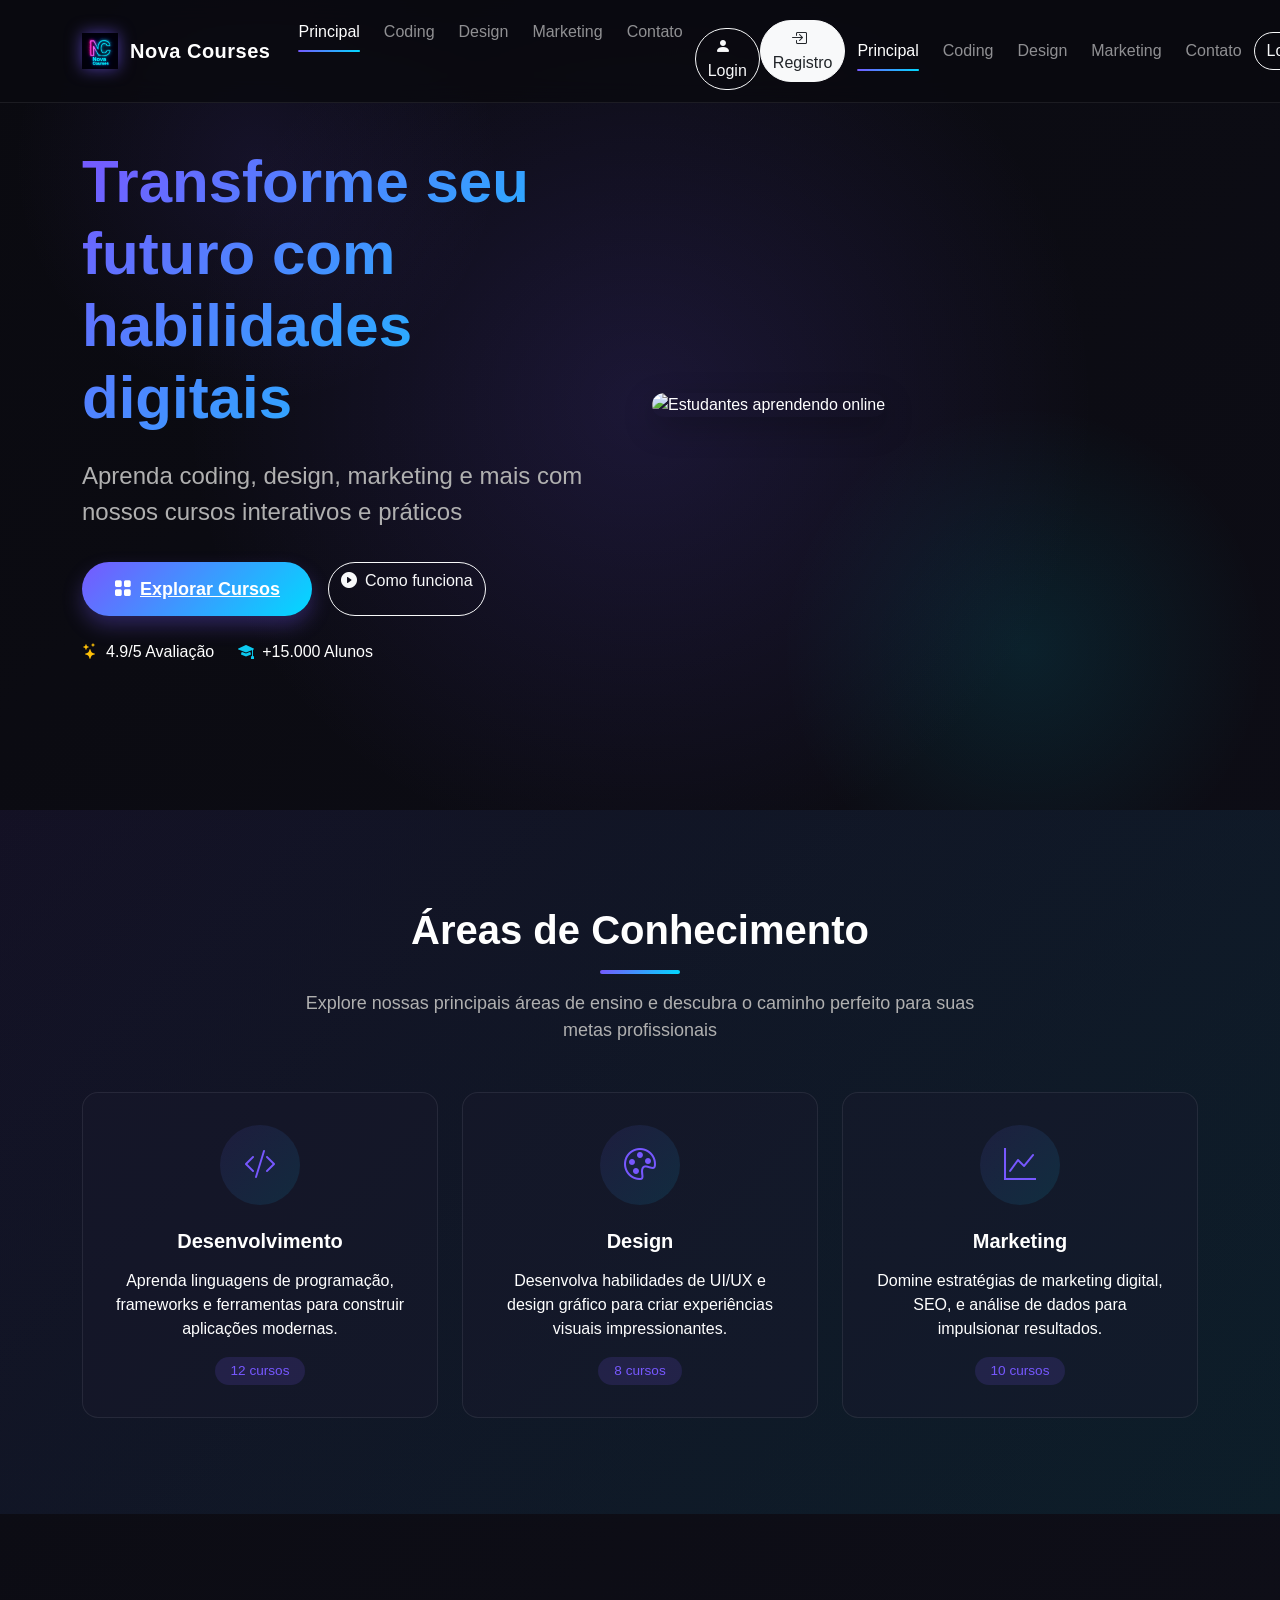
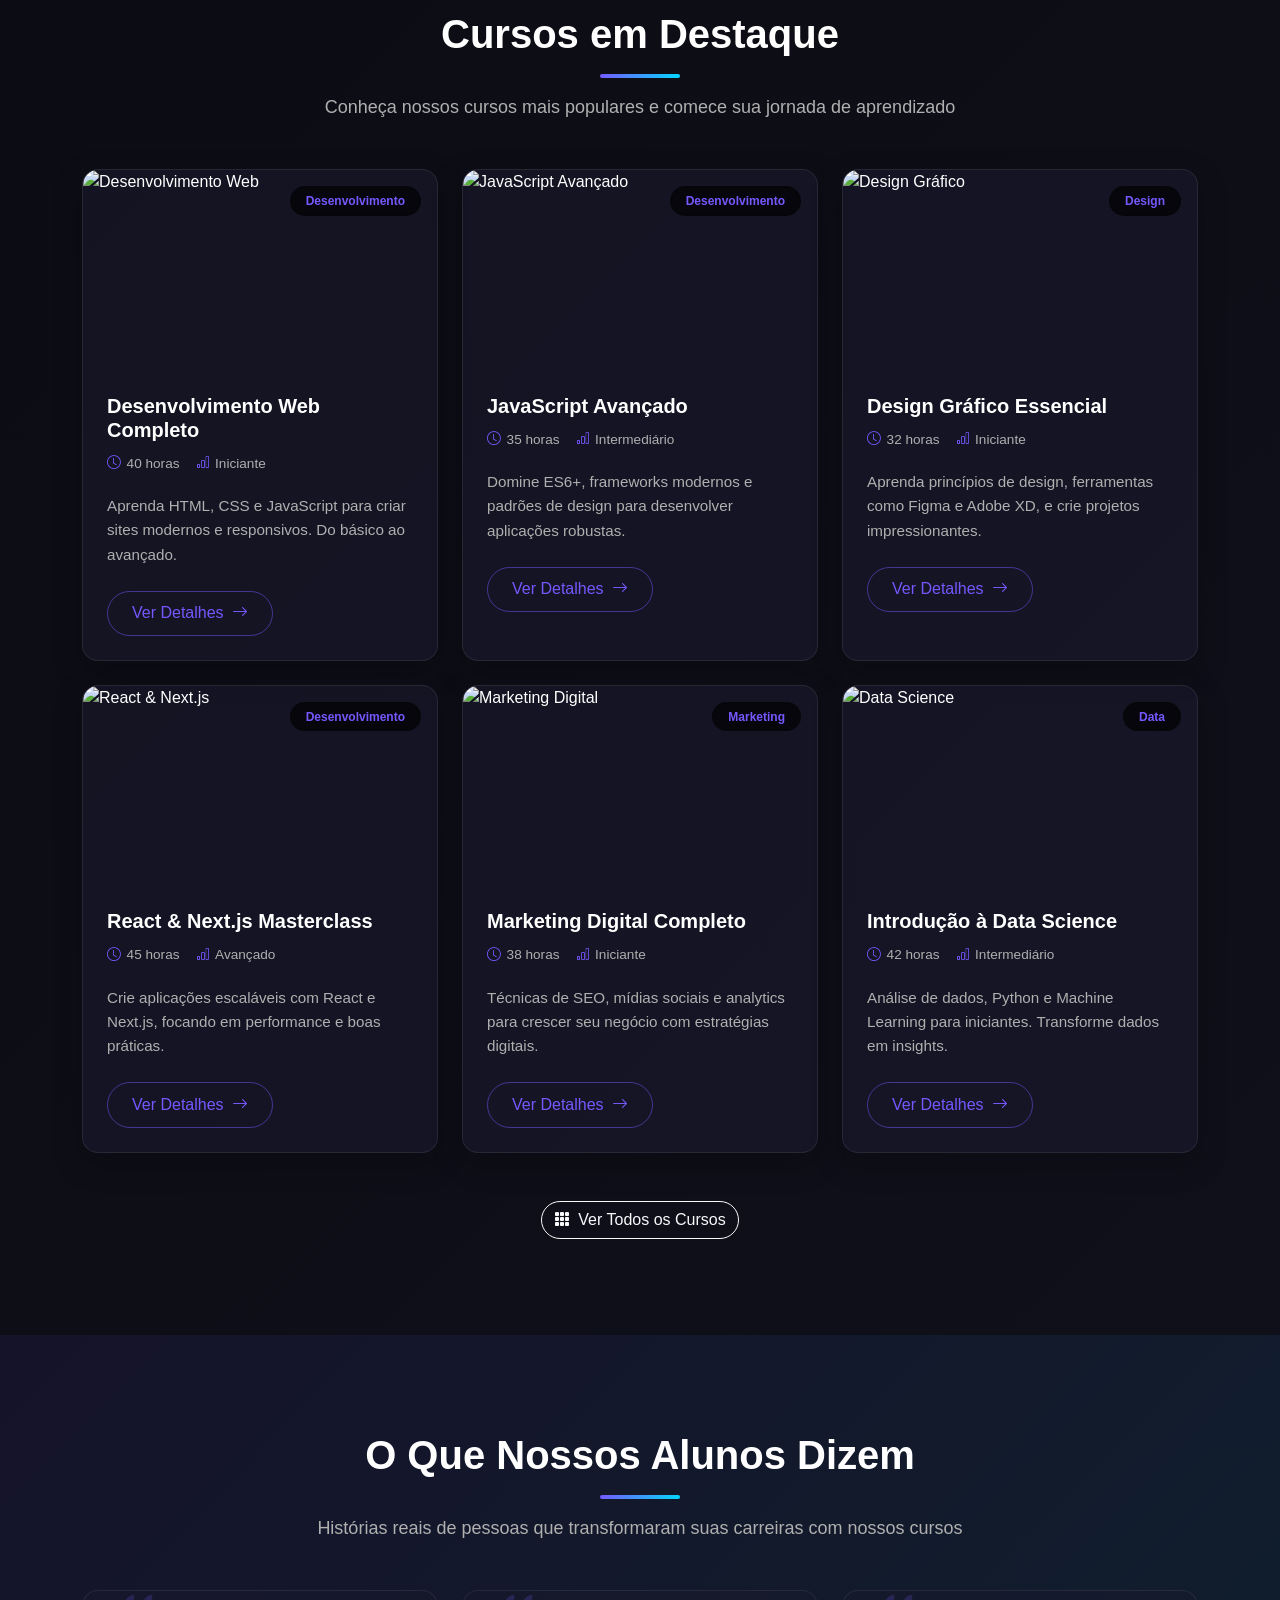
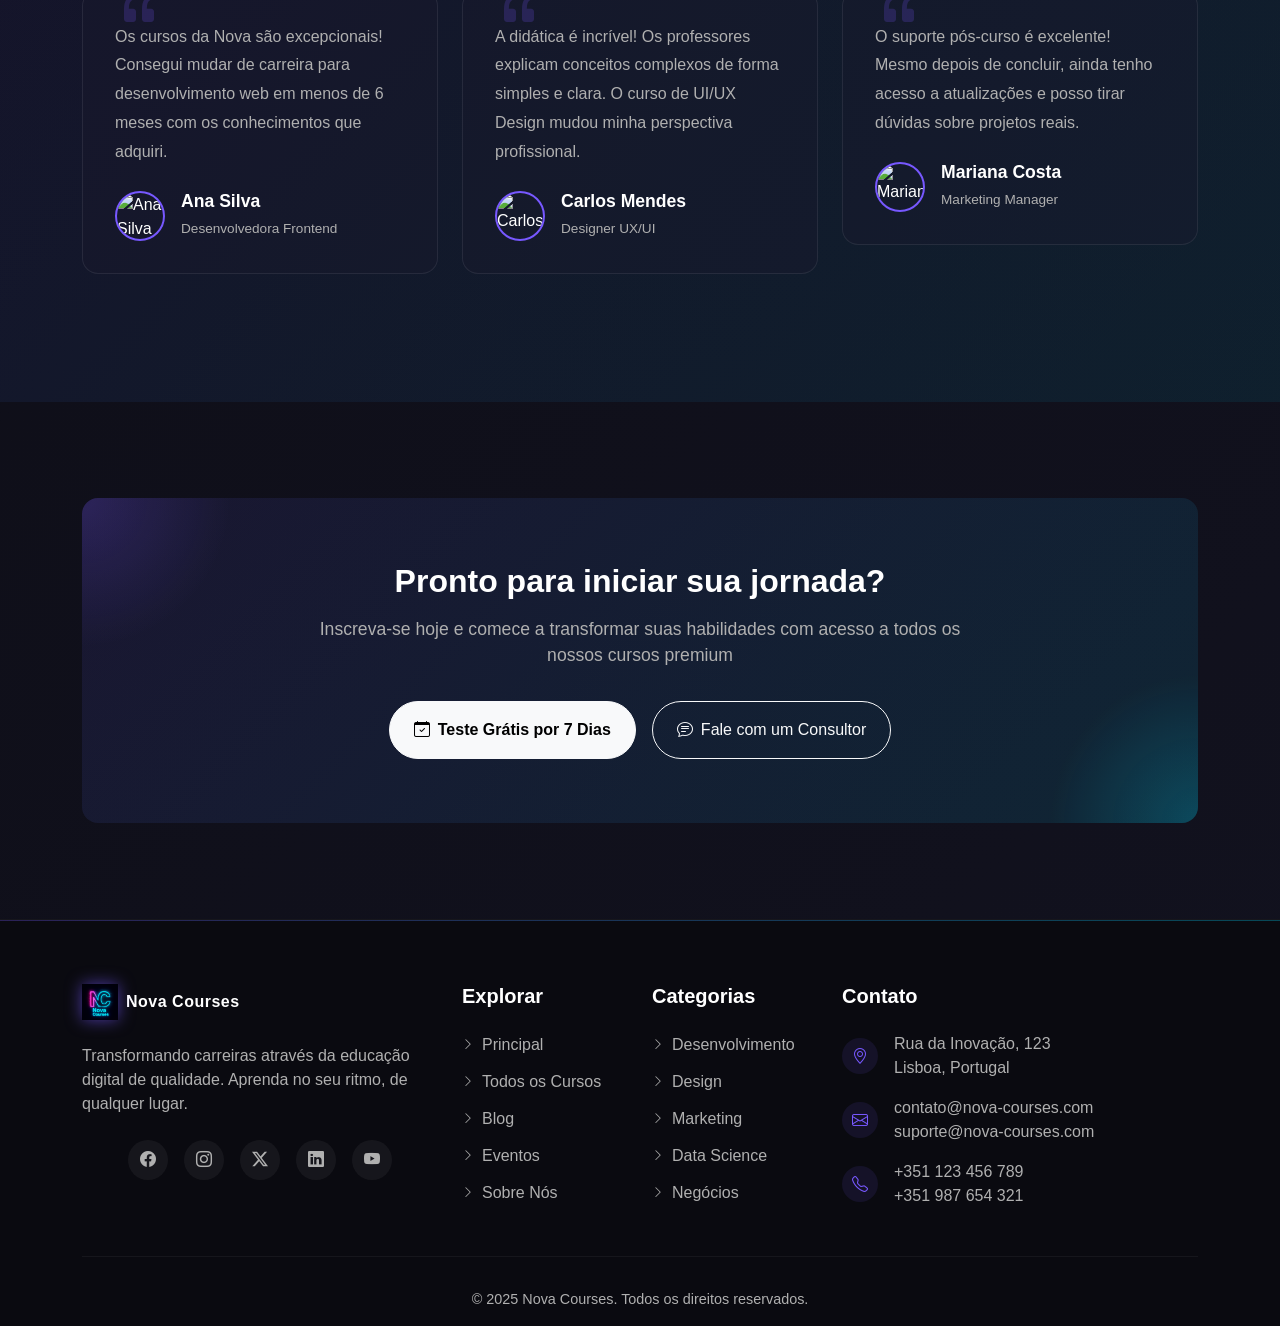
==== commit a206de22: "Update index.html" ====
--- a/index.html
+++ b/index.html
@@ -29,250 +29,791 @@
   <!-- Bootstrap CSS -->
   <link href="https://cdn.jsdelivr.net/npm/bootstrap@5.3.0/dist/css/bootstrap.min.css" rel="stylesheet">
   <link href="https://cdn.jsdelivr.net/npm/bootstrap-icons@1.10.5/font/bootstrap-icons.css" rel="stylesheet">
-  <link href="/css/app.css" rel="stylesheet">
   <!-- Custom Styles -->
   <style>
-/* TikTok-style theme - Enhanced */
-:root {
-   --primary-bg: #010101;
-   --secondary-bg: #121212;
-   --card-bg: #1f1f1f;
-   --primary-text: #ffffff;
-   --secondary-text: #b0b0b0;
-   --accent-color: #fe2c55;
-   --accent-hover: #ff4d79;
-   --blue-accent: #25F4EE;
- }
-
- body {
-   font-family: -apple-system, BlinkMacSystemFont, "Segoe UI", Roboto, Helvetica, Arial, sans-serif;
-   background-color: var(--primary-bg);
-   color: var(--primary-text);
-   scroll-behavior: smooth;
-   padding: 0;
-   margin: 0;
-   overflow-x: hidden;
- }
-
- * {
-   -webkit-tap-highlight-color: transparent;
- }
- 
- /* ===== HEADER ===== */
- .navbar {
-   background-color: rgba(1, 1, 1, 0.9);
-   backdrop-filter: blur(10px);
-   -webkit-backdrop-filter: blur(10px);
-   border-bottom: 1px solid rgba(255, 255, 255, 0.05);
-   padding: 0.5rem 1rem;
-   transition: all 0.3s ease;
- }
- 
- .navbar.scrolled {
-   padding: 0.35rem 1rem;
- }
- 
- .navbar-brand img {
-   height: 36px;
-   margin-right: 0.5rem;
-   filter: drop-shadow(0 0 5px rgba(254, 44, 85, 0.5));
- }
- 
- .navbar-toggler {
-   border: none;
-   padding: 0.25rem;
- }
- 
- .navbar-toggler:focus {
-   box-shadow: none;
- }
- 
- .navbar-toggler-icon {
-   background-image: url("data:image/svg+xml;charset=utf8,<svg viewBox='0 0 30 30' xmlns='http://www.w3.org/2000/svg'><path stroke='rgba(255,255,255,1)' stroke-width='2' stroke-linecap='round' stroke-miterlimit='10' d='M4 7h22M4 15h22M4 23h22'/></svg>");
- }
-
- /* ===== OFF-CANVAS MENU ===== */
- .offcanvas-start {
-   width: 82%;
-   max-width: 280px;
-   background: linear-gradient(135deg, var(--primary-bg), var(--secondary-bg));
-   color: var(--primary-text);
-   border-right: 1px solid rgba(255, 255, 255, 0.05);
- }
- 
- .offcanvas-header {
-   border-bottom: 1px solid rgba(255, 255, 255, 0.05);
- }
- 
- .offcanvas-title {
-   font-weight: 600;
-   letter-spacing: 0.5px;
- }
- 
- .offcanvas-body {
-   padding: 0;
- }
- 
- .offcanvas-body .nav-link {
-   color: var(--primary-text);
-   padding: 0.85rem 1.25rem;
-   font-weight: 500;
-   display: flex;
-   align-items: center;
-   border-bottom: 1px solid rgba(255, 255, 255, 0.025);
-   position: relative;
-   transition: all 0.2s ease;
- }
- 
- .offcanvas-body .nav-link i {
-   font-size: 1.2rem;
-   margin-right: 0.75rem;
-   transition: all 0.2s ease;
- }
- 
- .offcanvas-body .nav-link:hover,
- .offcanvas-body .nav-link.active {
-   background-color: rgba(254, 44, 85, 0.08);
- }
- 
- .offcanvas-body .nav-link:hover i,
- .offcanvas-body .nav-link.active i {
-   color: var(--accent-color);
- }
- 
- .offcanvas-body .nav-link.active::before {
-   content: '';
-   position: absolute;
-   left: 0;
-   top: 0;
-   height: 100%;
-   width: 3px;
-   background: linear-gradient(to bottom, var(--accent-color), var(--blue-accent));
- }
-
- /* ===== MAIN CONTENT ===== */
- #content {
-   padding: 70px 0 0;
-   transition: margin-left 0.3s ease;
- }
-
- section {
-   padding: 1.5rem 1.25rem;
-   position: relative;
-   border-bottom: 1px solid rgba(255, 255, 255, 0.05);
- }
-
- section:nth-child(odd) {
-   background-color: rgba(255, 255, 255, 0.02);
- }
-
- /* Section headings */
- main h1 {
-   font-size: 1.8rem;
-   font-weight: 700;
-   margin-bottom: 1rem;
-   background: linear-gradient(90deg, var(--primary-text), var(--secondary-text));
-   -webkit-background-clip: text;
-   background-clip: text;
-   -webkit-text-fill-color: transparent;
- }
-
- main h2 {
-   font-size: 1.4rem;
-   font-weight: 600;
-   margin-bottom: 1rem;
-   position: relative;
-   padding-bottom: 0.5rem;
- }
-
- main h2::after {
-   content: '';
-   position: absolute;
-   bottom: 0;
-   left: 0;
-   height: 3px;
-   width: 40px;
-   background: linear-gradient(to right, var(--accent-color), var(--blue-accent));
-   border-radius: 3px;
- }
-
- /* Content Cards */
- .card {
-   background-color: var(--card-bg);
-   border-radius: 12px;
-   overflow: hidden;
-   transition: transform 0.3s ease, box-shadow 0.3s ease;
-   border: 1px solid rgba(255, 255, 255, 0.05);
- }
-
- .card:hover {
-   transform: translateY(-5px);
-   box-shadow: 0 8px 25px rgba(0, 0, 0, 0.3);
- }
-
- .card-body p, .card-body li {
-   color: var(--secondary-text);
- }
-
- /* Image styling */
- img.card-img-top, img.screenshot, .gallery img {
-   border-radius: 10px;
-   box-shadow: 0 5px 15px rgba(0, 0, 0, 0.3);
-   border: 1px solid rgba(255, 255, 255, 0.1);
-   transition: transform 0.3s ease;
- }
- img.card-img-top:hover, img.screenshot:hover, .gallery img:hover {
-   transform: scale(1.05);
- }
-
- /* Button styles */
- .btn-tiktok, .btn-accent {
-   background: linear-gradient(90deg, var(--accent-color), var(--accent-hover));
-   border: none;
-   color: white;
-   font-weight: 600;
-   border-radius: 30px;
-   padding: 0.6rem 1.5rem;
-   transition: all 0.3s ease;
- }
-
- .btn-tiktok:hover, .btn-accent:hover {
-   transform: translateY(-2px);
-   box-shadow: 0 6px 15px rgba(254, 44, 85, 0.4);
- }
-
- /* Footer */
- footer {
-   background-color: var(--primary-bg);
-   color: var(--secondary-text);
-   padding: 2rem 1.5rem;
-   border-top: 1px solid rgba(255, 255, 255, 0.05);
- }
- footer a {
-   color: var(--accent-color);
- }
- footer a:hover {
-   color: var(--blue-accent);
- }
-
- /* Floating Chat Button & Window and other components omitted for brevity */
+    /* Modern Theme with Gradients */
+    :root {
+      --primary-bg: #0a0a10;
+      --secondary-bg: #12121f;
+      --card-bg: #1a1a2e;
+      --primary-text: #ffffff;
+      --secondary-text: #b0b0b0;
+      --accent-color: #7758ff;
+      --accent-hover: #8f75ff;
+      --secondary-accent: #00daff;
+      --gradient-primary: linear-gradient(135deg, var(--accent-color), var(--secondary-accent));
+      --card-shadow: 0 10px 30px rgba(0, 0, 0, 0.25);
+      --border-radius: 16px;
+    }
+
+    body {
+      font-family: 'Inter', -apple-system, BlinkMacSystemFont, "Segoe UI", Roboto, Helvetica, Arial, sans-serif;
+      background: linear-gradient(135deg, var(--primary-bg), var(--secondary-bg));
+      color: var(--primary-text);
+      scroll-behavior: smooth;
+      padding: 0;
+      margin: 0;
+      overflow-x: hidden;
+      min-height: 100vh;
+    }
+
+    /* Custom Scrollbar */
+    ::-webkit-scrollbar {
+      width: 8px;
+    }
+
+    ::-webkit-scrollbar-track {
+      background: var(--primary-bg);
+    }
+
+    ::-webkit-scrollbar-thumb {
+      background: var(--accent-color);
+      border-radius: 4px;
+    }
+
+    ::-webkit-scrollbar-thumb:hover {
+      background: var(--accent-hover);
+    }
+    
+    /* === HEADER === */
+    .navbar {
+      background-color: rgba(10, 10, 16, 0.85);
+      backdrop-filter: blur(12px);
+      -webkit-backdrop-filter: blur(12px);
+      border-bottom: 1px solid rgba(255, 255, 255, 0.08);
+      padding: 0.75rem 1.5rem;
+      transition: all 0.3s ease;
+    }
+    
+    .navbar.scrolled {
+      padding: 0.5rem 1.5rem;
+      box-shadow: 0 5px 20px rgba(0, 0, 0, 0.2);
+    }
+    
+    .navbar-brand {
+      display: flex;
+      align-items: center;
+      font-weight: 700;
+      letter-spacing: 0.5px;
+    }
+    
+    .navbar-brand img {
+      height: 36px;
+      margin-right: 0.75rem;
+      filter: drop-shadow(0 0 8px rgba(119, 88, 255, 0.6));
+    }
+    
+    .navbar-toggler {
+      border: none;
+      padding: 0.25rem;
+    }
+    
+    .navbar-toggler:focus {
+      box-shadow: none;
+    }
+    
+    .navbar-toggler-icon {
+      background-image: url("data:image/svg+xml;charset=utf8,<svg viewBox='0 0 30 30' xmlns='http://www.w3.org/2000/svg'><path stroke='rgba(255,255,255,1)' stroke-width='2' stroke-linecap='round' stroke-miterlimit='10' d='M4 7h22M4 15h22M4 23h22'/></svg>");
+    }
+
+    .nav-link {
+      font-weight: 500;
+      position: relative;
+      padding: 0.5rem 1rem;
+      margin: 0 0.25rem;
+      transition: all 0.3s ease;
+    }
+
+    .nav-link::after {
+      content: '';
+      position: absolute;
+      width: 0;
+      height: 2px;
+      bottom: 0;
+      left: 50%;
+      background: var(--gradient-primary);
+      transition: all 0.3s ease;
+      transform: translateX(-50%);
+      border-radius: 2px;
+    }
+
+    .nav-link:hover::after,
+    .nav-link.active::after {
+      width: 80%;
+    }
+
+    /* === HERO SECTION === */
+    .hero-section {
+      position: relative;
+      min-height: 90vh;
+      display: flex;
+      align-items: center;
+      padding: 6rem 0;
+      overflow: hidden;
+      background: radial-gradient(circle at 50% 50%, rgba(119, 88, 255, 0.15), transparent 60%);
+    }
+
+    .hero-section::before {
+      content: '';
+      position: absolute;
+      top: 0;
+      left: 0;
+      width: 100%;
+      height: 100%;
+      background-image: 
+        radial-gradient(circle at 20% 20%, rgba(119, 88, 255, 0.1) 0%, transparent 20%),
+        radial-gradient(circle at 80% 80%, rgba(0, 218, 255, 0.1) 0%, transparent 20%);
+      z-index: -1;
+    }
+
+    .hero-content {
+      position: relative;
+      z-index: 2;
+    }
+
+    .hero-heading {
+      font-size: 3.75rem;
+      font-weight: 800;
+      line-height: 1.2;
+      margin-bottom: 1.5rem;
+      background: var(--gradient-primary);
+      -webkit-background-clip: text;
+      background-clip: text;
+      -webkit-text-fill-color: transparent;
+    }
+
+    .hero-subheading {
+      font-size: 1.5rem;
+      font-weight: 500;
+      color: var(--secondary-text);
+      margin-bottom: 2rem;
+    }
+
+    .hero-cta {
+      display: inline-flex;
+      align-items: center;
+      justify-content: center;
+      padding: 0.85rem 2rem;
+      border-radius: 50px;
+      font-weight: 600;
+      font-size: 1.125rem;
+      background: var(--gradient-primary);
+      color: white;
+      border: none;
+      transition: all 0.3s ease;
+      box-shadow: 0 10px 20px rgba(119, 88, 255, 0.3);
+    }
+
+    .hero-cta:hover {
+      transform: translateY(-3px);
+      box-shadow: 0 15px 25px rgba(119, 88, 255, 0.4);
+      color: white;
+    }
+
+    .hero-img {
+      position: relative;
+      z-index: 1;
+    }
+
+    .hero-img img {
+      width: 100%;
+      max-width: 500px;
+      border-radius: var(--border-radius);
+      box-shadow: var(--card-shadow);
+      transition: all 0.5s ease;
+    }
+
+    .floating {
+      animation: float 6s ease-in-out infinite;
+    }
+
+    @keyframes float {
+      0% { transform: translateY(0px); }
+      50% { transform: translateY(-20px); }
+      100% { transform: translateY(0px); }
+    }
+
+    /* === SECTION STYLES === */
+    section {
+      padding: 6rem 0;
+      position: relative;
+    }
+
+    .section-bg-accent {
+      background: linear-gradient(135deg, rgba(119, 88, 255, 0.08), rgba(0, 218, 255, 0.08));
+    }
+
+    .section-title {
+      font-size: 2.5rem;
+      font-weight: 700;
+      margin-bottom: 1rem;
+      position: relative;
+      text-align: center;
+    }
+
+    .section-title::after {
+      content: '';
+      display: block;
+      width: 80px;
+      height: 4px;
+      background: var(--gradient-primary);
+      margin: 1rem auto;
+      border-radius: 2px;
+    }
+
+    .section-subtitle {
+      font-size: 1.125rem;
+      color: var(--secondary-text);
+      text-align: center;
+      max-width: 700px;
+      margin: 0 auto 3rem;
+    }
+
+    /* === COURSE CARDS === */
+    .course-card {
+      background: rgba(26, 26, 46, 0.6);
+      backdrop-filter: blur(10px);
+      -webkit-backdrop-filter: blur(10px);
+      border-radius: var(--border-radius);
+      overflow: hidden;
+      transition: all 0.4s ease;
+      border: 1px solid rgba(255, 255, 255, 0.08);
+      box-shadow: var(--card-shadow);
+      height: 100%;
+      position: relative;
+      z-index: 1;
+    }
+
+    .course-card::before {
+      content: "";
+      position: absolute;
+      inset: 0;
+      border-radius: var(--border-radius);
+      padding: 1px;
+      background: var(--gradient-primary);
+      -webkit-mask: linear-gradient(#fff 0 0) content-box, linear-gradient(#fff 0 0);
+      -webkit-mask-composite: xor;
+      mask-composite: exclude;
+      z-index: -1;
+      opacity: 0;
+      transition: opacity 0.4s ease;
+    }
+
+    .course-card:hover {
+      transform: translateY(-10px);
+    }
+
+    .course-card:hover::before {
+      opacity: 1;
+    }
+
+    .card-img-wrapper {
+      position: relative;
+      overflow: hidden;
+      padding-top: 56.25%; /* 16:9 Aspect Ratio */
+    }
+
+    .card-img-top {
+      position: absolute;
+      top: 0;
+      left: 0;
+      width: 100%;
+      height: 100%;
+      object-fit: cover;
+      transition: transform 0.6s ease;
+    }
+
+    .course-card:hover .card-img-top {
+      transform: scale(1.08);
+    }
+
+    .card-category {
+      position: absolute;
+      top: 1rem;
+      right: 1rem;
+      padding: 0.35rem 1rem;
+      background: rgba(0, 0, 0, 0.7);
+      backdrop-filter: blur(5px);
+      border-radius: 50px;
+      font-size: 0.75rem;
+      font-weight: 600;
+      color: var(--accent-color);
+      z-index: 2;
+    }
+
+    .card-body {
+      padding: 1.5rem;
+    }
+
+    .card-title {
+      font-size: 1.25rem;
+      font-weight: 700;
+      margin-bottom: 0.75rem;
+    }
+
+    .card-text {
+      color: var(--secondary-text);
+      margin-bottom: 1.5rem;
+      font-size: 0.95rem;
+      line-height: 1.6;
+    }
+
+    .card-meta {
+      display: flex;
+      align-items: center;
+      margin-bottom: 1.25rem;
+      font-size: 0.85rem;
+      color: var(--secondary-text);
+    }
+
+    .meta-item {
+      display: flex;
+      align-items: center;
+      margin-right: 1rem;
+    }
+
+    .meta-item i {
+      margin-right: 0.35rem;
+      color: var(--accent-color);
+    }
+
+    .btn-card {
+      background: transparent;
+      border: 1px solid rgba(119, 88, 255, 0.5);
+      color: var(--accent-color);
+      border-radius: 50px;
+      padding: 0.6rem 1.5rem;
+      font-weight: 500;
+      transition: all 0.3s ease;
+      display: inline-flex;
+      align-items: center;
+    }
+
+    .btn-card i {
+      margin-left: 0.5rem;
+      transition: transform 0.3s ease;
+    }
+
+    .btn-card:hover {
+      background: var(--gradient-primary);
+      border-color: transparent;
+      color: white;
+      box-shadow: 0 10px 20px rgba(119, 88, 255, 0.2);
+    }
+
+    .btn-card:hover i {
+      transform: translateX(3px);
+    }
+
+    /* === CATEGORIES SECTION === */
+    .category-card {
+      background: rgba(26, 26, 46, 0.4);
+      backdrop-filter: blur(10px);
+      -webkit-backdrop-filter: blur(10px);
+      border-radius: var(--border-radius);
+      border: 1px solid rgba(255, 255, 255, 0.08);
+      padding: 2rem;
+      text-align: center;
+      transition: all 0.3s ease;
+      height: 100%;
+    }
+
+    .category-card:hover {
+      transform: translateY(-5px);
+      box-shadow: var(--card-shadow);
+      border-color: rgba(119, 88, 255, 0.3);
+    }
+
+    .category-icon {
+      width: 80px;
+      height: 80px;
+      display: flex;
+      align-items: center;
+      justify-content: center;
+      margin: 0 auto 1.5rem;
+      border-radius: 50%;
+      background: linear-gradient(135deg, rgba(119, 88, 255, 0.1), rgba(0, 218, 255, 0.1));
+      font-size: 2rem;
+      color: var(--accent-color);
+    }
+
+    .category-title {
+      font-size: 1.25rem;
+      font-weight: 600;
+      margin-bottom: 1rem;
+    }
+
+    .category-count {
+      display: inline-block;
+      padding: 0.25rem 1rem;
+      background: rgba(119, 88, 255, 0.15);
+      border-radius: 50px;
+      font-size: 0.85rem;
+      font-weight: 500;
+      color: var(--accent-color);
+    }
+
+    /* === TESTIMONIALS === */
+    .testimonial-card {
+      background: rgba(26, 26, 46, 0.4);
+      backdrop-filter: blur(10px);
+      -webkit-backdrop-filter: blur(10px);
+      border-radius: var(--border-radius);
+      border: 1px solid rgba(255, 255, 255, 0.08);
+      padding: 2rem;
+      position: relative;
+      transition: all 0.3s ease;
+      margin-bottom: 2rem;
+    }
+
+    .testimonial-card:hover {
+      transform: translateY(-5px);
+      box-shadow: var(--card-shadow);
+    }
+
+    .testimonial-quote {
+      position: absolute;
+      top: -15px;
+      left: 2rem;
+      font-size: 3rem;
+      color: var(--accent-color);
+      opacity: 0.2;
+    }
+
+    .testimonial-text {
+      font-size: 1rem;
+      line-height: 1.8;
+      color: var(--secondary-text);
+      margin-bottom: 1.5rem;
+    }
+
+    .testimonial-author {
+      display: flex;
+      align-items: center;
+    }
+
+    .author-img {
+      width: 50px;
+      height: 50px;
+      border-radius: 50%;
+      overflow: hidden;
+      margin-right: 1rem;
+      border: 2px solid var(--accent-color);
+    }
+
+    .author-img img {
+      width: 100%;
+      height: 100%;
+      object-fit: cover;
+    }
+
+    .author-info h5 {
+      font-size: 1.1rem;
+      font-weight: 600;
+      margin-bottom: 0.25rem;
+    }
+
+    .author-info span {
+      font-size: 0.85rem;
+      color: var(--secondary-text);
+    }
+
+    /* === CTA SECTION === */
+    .cta-section {
+      background: linear-gradient(135deg, rgba(119, 88, 255, 0.1), rgba(0, 218, 255, 0.1));
+      border-radius: var(--border-radius);
+      padding: 4rem 2rem;
+      text-align: center;
+      position: relative;
+      overflow: hidden;
+    }
+
+    .cta-section::before,
+    .cta-section::after {
+      content: '';
+      position: absolute;
+      width: 300px;
+      height: 300px;
+      border-radius: 50%;
+      z-index: 0;
+    }
+
+    .cta-section::before {
+      top: -150px;
+      left: -150px;
+      background: radial-gradient(circle, rgba(119, 88, 255, 0.2), transparent 70%);
+    }
+
+    .cta-section::after {
+      bottom: -150px;
+      right: -150px;
+      background: radial-gradient(circle, rgba(0, 218, 255, 0.2), transparent 70%);
+    }
+
+    .cta-content {
+      position: relative;
+      z-index: 1;
+    }
+
+    .cta-title {
+      font-size: 2rem;
+      font-weight: 700;
+      margin-bottom: 1rem;
+    }
+
+    .cta-text {
+      font-size: 1.1rem;
+      color: var(--secondary-text);
+      margin-bottom: 2rem;
+      max-width: 700px;
+      margin-left: auto;
+      margin-right: auto;
+    }
+
+    /* === FOOTER === */
+    footer {
+      background-color: var(--primary-bg);
+      color: var(--secondary-text);
+      padding: 4rem 0 1rem;
+      border-top: 1px solid rgba(255, 255, 255, 0.05);
+      position: relative;
+    }
+
+    footer::before {
+      content: '';
+      position: absolute;
+      top: 0;
+      left: 0;
+      width: 100%;
+      height: 1px;
+      background: var(--gradient-primary);
+      opacity: 0.3;
+    }
+
+    .footer-heading {
+      font-size: 1.25rem;
+      font-weight: 600;
+      margin-bottom: 1.5rem;
+      color: var(--primary-text);
+    }
+
+    .footer-list {
+      list-style: none;
+      padding: 0;
+      margin: 0;
+    }
+
+    .footer-list li {
+      margin-bottom: 0.75rem;
+    }
+
+    .footer-list a {
+      color: var(--secondary-text);
+      text-decoration: none;
+      transition: all 0.3s ease;
+      display: inline-flex;
+      align-items: center;
+    }
+
+    .footer-list a:hover {
+      color: var(--accent-color);
+      transform: translateX(3px);
+    }
+
+    .footer-list a i {
+      margin-right: 0.5rem;
+      font-size: 0.75rem;
+    }
+
+    .footer-contact {
+      display: flex;
+      align-items: center;
+      margin-bottom: 1rem;
+    }
+
+    .footer-contact i {
+      width: 36px;
+      height: 36px;
+      display: flex;
+      align-items: center;
+      justify-content: center;
+      background: rgba(119, 88, 255, 0.1);
+      border-radius: 50%;
+      margin-right: 1rem;
+      color: var(--accent-color);
+    }
+
+    .footer-bottom {
+      padding-top: 2rem;
+      margin-top: 2rem;
+      border-top: 1px solid rgba(255, 255, 255, 0.05);
+      text-align: center;
+      font-size: 0.9rem;
+    }
+
+    .social-icons {
+      display: flex;
+      justify-content: center;
+      margin-bottom: 1.5rem;
+    }
+
+    .social-icon {
+      width: 40px;
+      height: 40px;
+      display: flex;
+      align-items: center;
+      justify-content: center;
+      background: rgba(255, 255, 255, 0.05);
+      border-radius: 50%;
+      margin: 0 0.5rem;
+      color: var(--secondary-text);
+      transition: all 0.3s ease;
+    }
+
+    .social-icon:hover {
+      background: var(--accent-color);
+      color: white;
+      transform: translateY(-3px);
+      box-shadow: 0 5px 15px rgba(119, 88, 255, 0.3);
+    }
+
+    /* === RESPONSIVE STYLES === */
+    @media (max-width: 991.98px) {
+      .hero-heading {
+        font-size: 3rem;
+      }
+      
+      .hero-section {
+        padding: 5rem 0;
+        min-height: auto;
+      }
+      
+      .hero-img {
+        margin-top: 3rem;
+      }
+      
+      section {
+        padding: 4rem 0;
+      }
+    }
+
+    @media (max-width: 767.98px) {
+      .hero-heading {
+        font-size: 2.5rem;
+      }
+      
+      .hero-subheading {
+        font-size: 1.25rem;
+      }
+      
+      .section-title {
+        font-size: 2rem;
+      }
+      
+      .course-card {
+        margin-bottom: 1.5rem;
+      }
+      
+      section {
+        padding: 3rem 0;
+      }
+      
+      .cta-section {
+        padding: 3rem 1.5rem;
+      }
+      
+      .cta-title {
+        font-size: 1.75rem;
+      }
+    }
+
+    @media (max-width: 575.98px) {
+      .hero-heading {
+        font-size: 2rem;
+      }
+      
+      .hero-subheading {
+        font-size: 1.1rem;
+      }
+      
+      .section-title {
+        font-size: 1.75rem;
+      }
+      
+      section {
+        padding: 2.5rem 0;
+      }
+    }
+
+    /* === ANIMATIONS === */
+    @keyframes fadeIn {
+      from { opacity: 0; transform: translateY(20px); }
+      to { opacity: 1; transform: translateY(0); }
+    }
+
+    .fade-in {
+      animation: fadeIn 0.8s ease forwards;
+    }
+
+    .delay-1 { animation-delay: 0.2s; }
+    .delay-2 { animation-delay: 0.4s; }
+    .delay-3 { animation-delay: 0.6s; }
+    .delay-4 { animation-delay: 0.8s; }
   </style>
 </head>
 
 <body>
   <!-- Navbar -->
-  <nav class="navbar navbar-expand-lg navbar-dark bg-dark shadow">
+  <nav class="navbar navbar-expand-lg navbar-dark fixed-top">
     <div class="container">
-      <a class="navbar-brand d-flex align-items-center" href="index.html">
-        <img src="logo.png" alt="Logo Nova Courses" width="30" height="30" class="me-2">
+      <a class="navbar-brand" href="index.html">
+        <img src="logo.png" alt="Logo Nova Courses">
         Nova Courses
       </a>
-      <button class="navbar-toggler" type="button" data-bs-toggle="collapse" data-bs-target="#navbarNav"
-        aria-controls="navbarNav" aria-expanded="false" aria-label="Toggle navigation">
+      <button class="navbar-toggler" type="button" data-bs-toggle="offcanvas" data-bs-target="#navbarOffcanvas" aria-controls="navbarOffcanvas" aria-expanded="false" aria-label="Toggle navigation">
         <span class="navbar-toggler-icon"></span>
       </button>
+      
+      <!-- Mobile Offcanvas Menu -->
+      <div class="offcanvas offcanvas-end bg-dark text-white" tabindex="-1" id="navbarOffcanvas" aria-labelledby="navbarOffcanvasLabel">
+        <div class="offcanvas-header">
+          <h5 class="offcanvas-title" id="navbarOffcanvasLabel">Nova Courses</h5>
+          <button type="button" class="btn-close text-reset btn-close-white" data-bs-dismiss="offcanvas" aria-label="Close"></button>
+        </div>
+        <div class="offcanvas-body">
+          <ul class="navbar-nav ms-auto">
+            <li class="nav-item">
+              <a class="nav-link active" aria-current="page" href="index.html">Principal</a>
+            </li>
+            <li class="nav-item">
+              <a class="nav-link" href="coding.html">Coding</a>
+            </li>
+            <li class="nav-item">
+              <a class="nav-link" href="design.html">Design</a>
+            </li>
+            <li class="nav-item">
+              <a class="nav-link" href="marketing.html">Marketing</a>
+            </li>
+            <li class="nav-item">
+              <a class="nav-link" href="contact.html">Contato</a>
+            </li>
+            <li class="nav-item mt-3">
+              <a href="#" class="btn btn-outline-light rounded-pill w-100">
+                <i class="bi bi-person-fill me-2"></i>Login
+              </a>
+            </li>
+            <li class="nav-item mt-2">
+              <a href="#" class="btn btn-light rounded-pill w-100 text-dark">
+                <i class="bi bi-box-arrow-in-right me-2"></i>Registro
+              </a>
+            </li>
+          </ul>
+        </div>
+      </div>
+      
+      <!-- Desktop Menu -->
       <div class="collapse navbar-collapse" id="navbarNav">
-        <ul class="navbar-nav ms-auto">
+        <ul class="navbar-nav mx-auto">
           <li class="nav-item">
             <a class="nav-link active" aria-current="page" href="index.html">Principal</a>
           </li>
@@ -289,123 +830,445 @@
             <a class="nav-link" href="contact.html">Contato</a>
           </li>
         </ul>
+        <div class="d-flex">
+          <a href="#" class="btn btn-outline-light rounded-pill me-2">Login</a>
+          <a href="#" class="btn btn-light rounded-pill text-dark">Registro</a>
+        </div>
       </div>
     </div>
   </nav>
 
   <!-- Hero Section -->
-  <section class="bg-white text-center py-5 shadow-sm">
+  <section class="hero-section">
     <div class="container">
-      <h1 class="display-5 fw-bold">Bem-vindo à Nova Courses</h1>
-      <p class="lead text-secondary">Explore nossos cursos de coding, design, marketing e muito mais</p>
-      <a href="#courses" class="btn btn-accent btn-lg mt-3">
-        <i class="bi bi-grid-fill me-2"></i>Ver Cursos
-      </a>
-    </div>
-  </section>
-
-  <!-- Cursos Grid -->
-  <section id="courses">
-    <div class="container">
-      <h2 class="text-center">Nossos Cursos</h2>
-      <div class="row g-4 mt-4">
-        <!-- Cards gerados dinamicamente -->
-        <div class="col-12 col-sm-6 col-lg-4">
-          <div class="card h-100">
-            <img src="images/coding.jpg" class="card-img-top" alt="Curso de Coding">
-            <div class="card-body text-center">
-              <h5 class="card-title">Desenvolvimento Web</h5>
-              <p class="card-text">Aprenda HTML, CSS e JavaScript para criar sites modernos e responsivos.</p>
-              <a href="coding.html" class="btn btn-outline-dark">Saiba Mais</a>
-            </div>
-          </div>
-        </div>
-        <!-- Replicar para cada curso -->
-        <div class="col-12 col-sm-6 col-lg-4">
-          <div class="card h-100">
-            <img src="images/javascript.jpg" class="card-img-top" alt="Curso de JavaScript">
-            <div class="card-body text-center">
-              <h5 class="card-title">JavaScript Avançado</h5>
-              <p class="card-text">Domine ES6+, frameworks modernos e padrões de design.</p>
-              <a href="coding.html#js" class="btn btn-outline-dark">Saiba Mais</a>
-            </div>
-          </div>
-        </div>
-        <div class="col-12 col-sm-6 col-lg-4">
-          <div class="card h-100">
-            <img src="images/react.jpg" class="card-img-top" alt="Curso de React">
-            <div class="card-body text-center">
-              <h5 class="card-title">React & Next.js</h5>
-              <p class="card-text">Crie aplicações escaláveis com React e Next.js.</p>
-              <a href="coding.html#react" class="btn btn-outline-dark">Saiba Mais</a>
-            </div>
-          </div>
-        </div>
-        <div class="col-12 col-sm-6 col-lg-4">
-          <div class="card h-100">
-            <img src="images/design.jpg" class="card-img-top" alt="Curso de Design">
-            <div class="card-body text-center">
-              <h5 class="card-title">Design Gráfico</h5>
-              <p class="card-text">Aprenda conceitos de UI/UX e ferramentas como Figma e Adobe XD.</p>
-              <a href="design.html" class="btn btn-outline-dark">Saiba Mais</a>
-            </div>
-          </div>
-        </div>
-        <div class="col-12 col-sm-6 col-lg-4">
-          <div class="card h-100">
-            <img src="images/marketing.jpg" class="card-img-top" alt="Curso de Marketing">
-            <div class="card-body text-center">
-              <h5 class="card-title">Marketing Digital</h5>
-              <p class="card-text">Técnicas de SEO, mídias sociais e analytics para crescer seu negócio.</p>
-              <a href="marketing.html" class="btn btn-outline-dark">Saiba Mais</a>
-            </div>
-          </div>
-        </div>
-        <div class="col-12 col-sm-6 col-lg-4">
-          <div class="card h-100">
-            <img src="images/data.jpg" class="card-img-top" alt="Curso de Data Science">
-            <div class="card-body text-center">
-              <h5 class="card-title">Data Science</h5>
-              <p class="card-text">Análise de dados, Python e Machine Learning para iniciantes.</p>
-              <a href="datascience.html" class="btn btn-outline-dark">Saiba Mais</a>
-            </div>
-          </div>
+      <div class="row align-items-center">
+        <div class="col-lg-6 hero-content fade-in">
+          <h1 class="hero-heading">Transforme seu futuro com habilidades digitais</h1>
+          <p class="hero-subheading">Aprenda coding, design, marketing e mais com nossos cursos interativos e práticos</p>
+          <div class="d-flex gap-3 fade-in delay-1">
+            <a href="#courses" class="hero-cta">
+              <i class="bi bi-grid-fill me-2"></i>Explorar Cursos
+            </a>
+            <a href="#" class="btn btn-outline-light rounded-pill">
+              <i class="bi bi-play-circle-fill me-2"></i>Como funciona
+            </a>
+          </div>
+          <div class="mt-4 d-flex align-items-center fade-in delay-2">
+            <div class="d-flex align-items-center me-4">
+              <i class="bi bi-stars text-warning me-2"></i>
+              <span>4.9/5 Avaliação</span>
+            </div>
+            <div class="d-flex align-items-center">
+              <i class="bi bi-mortarboard-fill text-info me-2"></i>
+              <span>+15.000 Alunos</span>
+            </div>
+          </div>
+        </div>
+        <div class="col-lg-6 hero-img fade-in delay-3">
+          <img src="/api/placeholder/800/600" alt="Estudantes aprendendo online" class="img-fluid floating">
         </div>
       </div>
     </div>
   </section>
 
+  <!-- Categories Section -->
+  <section id="categories" class="section-bg-accent">
+    <div class="container">
+      <h2 class="section-title fade-in">Áreas de Conhecimento</h2>
+      <p class="section-subtitle fade-in">Explore nossas principais áreas de ensino e descubra o caminho perfeito para suas metas profissionais</p>
+      
+      <div class="row g-4">
+        <div class="col-md-4 fade-in">
+          <div class="category-card">
+            <div class="category-icon">
+              <i class="bi bi-code-slash"></i>
+            </div>
+            <h3 class="category-title">Desenvolvimento</h3>
+            <p>Aprenda linguagens de programação, frameworks e ferramentas para construir aplicações modernas.</p>
+            <span class="category-count">12 cursos</span>
+          </div>
+        </div>
+        
+        <div class="col-md-4 fade-in delay-1">
+          <div class="category-card">
+            <div class="category-icon">
+              <i class="bi bi-palette"></i>
+            </div>
+            <h3 class="category-title">Design</h3>
+            <p>Desenvolva habilidades de UI/UX e design gráfico para criar experiências visuais impressionantes.</p>
+            <span class="category-count">8 cursos</span>
+          </div>
+        </div>
+        
+        <div class="col-md-4 fade-in delay-2">
+          <div class="category-card">
+            <div class="category-icon">
+              <i class="bi bi-graph-up"></i>
+            </div>
+            <h3 class="category-title">Marketing</h3>
+            <p>Domine estratégias de marketing digital, SEO, e análise de dados para impulsionar resultados.</p>
+            <span class="category-count">10 cursos</span>
+          </div>
+        </div>
+      </div>
+    </div>
+  </section>
+
+  <!-- Courses Section -->
+  <section id="courses">
+    <div class="container">
+      <h2 class="section-title fade-in">Cursos em Destaque</h2>
+      <p class="section-subtitle fade-in">Conheça nossos cursos mais populares e comece sua jornada de aprendizado</p>
+      
+      <div class="row g-4">
+        <!-- Course Card 1 -->
+        <div class="col-lg-4 col-md-6 fade-in">
+          <div class="course-card">
+            <div class="card-img-wrapper">
+              <img src="/api/placeholder/600/340" class="card-img-top" alt="Desenvolvimento Web">
+              <span class="card-category">Desenvolvimento</span>
+            </div>
+            <div class="card-body">
+              <h5 class="card-title">Desenvolvimento Web Completo</h5>
+              <div class="card-meta">
+                <div class="meta-item">
+                  <i class="bi bi-clock"></i>
+                  <span>40 horas</span>
+                </div>
+                <div class="meta-item">
+                  <i class="bi bi-bar-chart"></i>
+                  <span>Iniciante</span>
+                </div>
+              </div>
+              <p class="card-text">Aprenda HTML, CSS e JavaScript para criar sites modernos e responsivos. Do básico ao avançado.</p>
+              <a href="coding.html" class="btn btn-card">Ver Detalhes <i class="bi bi-arrow-right"></i></a>
+            </div>
+          </div>
+        </div>
+        
+        <!-- Course Card 2 -->
+        <div class="col-lg-4 col-md-6 fade-in delay-1">
+          <div class="course-card">
+            <div class="card-img-wrapper">
+              <img src="/api/placeholder/600/340" class="card-img-top" alt="JavaScript Avançado">
+              <span class="card-category">Desenvolvimento</span>
+            </div>
+            <div class="card-body">
+              <h5 class="card-title">JavaScript Avançado</h5>
+              <div class="card-meta">
+                <div class="meta-item">
+                  <i class="bi bi-clock"></i>
+                  <span>35 horas</span>
+                </div>
+                <div class="meta-item">
+                  <i class="bi bi-bar-chart"></i>
+                  <span>Intermediário</span>
+                </div>
+              </div>
+              <p class="card-text">Domine ES6+, frameworks modernos e padrões de design para desenvolver aplicações robustas.</p>
+              <a href="coding.html#js" class="btn btn-card">Ver Detalhes <i class="bi bi-arrow-right"></i></a>
+            </div>
+          </div>
+        </div>
+        
+        <!-- Course Card 3 -->
+        <div class="col-lg-4 col-md-6 fade-in delay-2">
+          <div class="course-card">
+            <div class="card-img-wrapper">
+              <img src="/api/placeholder/600/340" class="card-img-top" alt="Design Gráfico">
+              <span class="card-category">Design</span>
+            </div>
+            <div class="card-body">
+              <h5 class="card-title">Design Gráfico Essencial</h5>
+              <div class="card-meta">
+                <div class="meta-item">
+                  <i class="bi bi-clock"></i>
+                  <span>32 horas</span>
+                </div>
+                <div class="meta-item">
+                  <i class="bi bi-bar-chart"></i>
+                  <span>Iniciante</span>
+                </div>
+              </div>
+              <p class="card-text">Aprenda princípios de design, ferramentas como Figma e Adobe XD, e crie projetos impressionantes.</p>
+              <a href="design.html" class="btn btn-card">Ver Detalhes <i class="bi bi-arrow-right"></i></a>
+            </div>
+          </div>
+        </div>
+        
+        <!-- Course Card 4 -->
+        <div class="col-lg-4 col-md-6 fade-in delay-1">
+          <div class="course-card">
+            <div class="card-img-wrapper">
+              <img src="/api/placeholder/600/340" class="card-img-top" alt="React & Next.js">
+              <span class="card-category">Desenvolvimento</span>
+            </div>
+            <div class="card-body">
+              <h5 class="card-title">React & Next.js Masterclass</h5>
+              <div class="card-meta">
+                <div class="meta-item">
+                  <i class="bi bi-clock"></i>
+                  <span>45 horas</span>
+                </div>
+                <div class="meta-item">
+                  <i class="bi bi-bar-chart"></i>
+                  <span>Avançado</span>
+                </div>
+              </div>
+              <p class="card-text">Crie aplicações escaláveis com React e Next.js, focando em performance e boas práticas.</p>
+              <a href="coding.html#react" class="btn btn-card">Ver Detalhes <i class="bi bi-arrow-right"></i></a>
+            </div>
+          </div>
+        </div>
+        
+        <!-- Course Card 5 -->
+        <div class="col-lg-4 col-md-6 fade-in delay-2">
+          <div class="course-card">
+            <div class="card-img-wrapper">
+              <img src="/api/placeholder/600/340" class="card-img-top" alt="Marketing Digital">
+              <span class="card-category">Marketing</span>
+            </div>
+            <div class="card-body">
+              <h5 class="card-title">Marketing Digital Completo</h5>
+              <div class="card-meta">
+                <div class="meta-item">
+                  <i class="bi bi-clock"></i>
+                  <span>38 horas</span>
+                </div>
+                <div class="meta-item">
+                  <i class="bi bi-bar-chart"></i>
+                  <span>Iniciante</span>
+                </div>
+              </div>
+              <p class="card-text">Técnicas de SEO, mídias sociais e analytics para crescer seu negócio com estratégias digitais.</p>
+              <a href="marketing.html" class="btn btn-card">Ver Detalhes <i class="bi bi-arrow-right"></i></a>
+            </div>
+          </div>
+        </div>
+        
+        <!-- Course Card 6 -->
+        <div class="col-lg-4 col-md-6 fade-in delay-3">
+          <div class="course-card">
+            <div class="card-img-wrapper">
+              <img src="/api/placeholder/600/340" class="card-img-top" alt="Data Science">
+              <span class="card-category">Data</span>
+            </div>
+            <div class="card-body">
+              <h5 class="card-title">Introdução à Data Science</h5>
+              <div class="card-meta">
+                <div class="meta-item">
+                  <i class="bi bi-clock"></i>
+                  <span>42 horas</span>
+                </div>
+                <div class="meta-item">
+                  <i class="bi bi-bar-chart"></i>
+                  <span>Intermediário</span>
+                </div>
+              </div>
+              <p class="card-text">Análise de dados, Python e Machine Learning para iniciantes. Transforme dados em insights.</p>
+              <a href="datascience.html" class="btn btn-card">Ver Detalhes <i class="bi bi-arrow-right"></i></a>
+            </div>
+          </div>
+        </div>
+      </div>
+      
+      <div class="text-center mt-5 fade-in">
+        <a href="courses.html" class="btn btn-outline-light rounded-pill">
+          <i class="bi bi-grid-3x3-gap-fill me-2"></i>Ver Todos os Cursos
+        </a>
+      </div>
+    </div>
+  </section>
+
+  <!-- Testimonials Section -->
+  <section class="section-bg-accent">
+    <div class="container">
+      <h2 class="section-title fade-in">O Que Nossos Alunos Dizem</h2>
+      <p class="section-subtitle fade-in">Histórias reais de pessoas que transformaram suas carreiras com nossos cursos</p>
+      
+      <div class="row">
+        <!-- Testimonial 1 -->
+        <div class="col-lg-4 col-md-6 fade-in">
+          <div class="testimonial-card">
+            <i class="bi bi-quote testimonial-quote"></i>
+            <p class="testimonial-text">Os cursos da Nova são excepcionais! Consegui mudar de carreira para desenvolvimento web em menos de 6 meses com os conhecimentos que adquiri.</p>
+            <div class="testimonial-author">
+              <div class="author-img">
+                <img src="/api/placeholder/100/100" alt="Ana Silva">
+              </div>
+              <div class="author-info">
+                <h5>Ana Silva</h5>
+                <span>Desenvolvedora Frontend</span>
+              </div>
+            </div>
+          </div>
+        </div>
+        
+        <!-- Testimonial 2 -->
+        <div class="col-lg-4 col-md-6 fade-in delay-1">
+          <div class="testimonial-card">
+            <i class="bi bi-quote testimonial-quote"></i>
+            <p class="testimonial-text">A didática é incrível! Os professores explicam conceitos complexos de forma simples e clara. O curso de UI/UX Design mudou minha perspectiva profissional.</p>
+            <div class="testimonial-author">
+              <div class="author-img">
+                <img src="/api/placeholder/100/100" alt="Carlos Mendes">
+              </div>
+              <div class="author-info">
+                <h5>Carlos Mendes</h5>
+                <span>Designer UX/UI</span>
+              </div>
+            </div>
+          </div>
+        </div>
+        
+        <!-- Testimonial 3 -->
+        <div class="col-lg-4 col-md-6 fade-in delay-2">
+          <div class="testimonial-card">
+            <i class="bi bi-quote testimonial-quote"></i>
+            <p class="testimonial-text">O suporte pós-curso é excelente! Mesmo depois de concluir, ainda tenho acesso a atualizações e posso tirar dúvidas sobre projetos reais.</p>
+            <div class="testimonial-author">
+              <div class="author-img">
+                <img src="/api/placeholder/100/100" alt="Mariana Costa">
+              </div>
+              <div class="author-info">
+                <h5>Mariana Costa</h5>
+                <span>Marketing Manager</span>
+              </div>
+            </div>
+          </div>
+        </div>
+      </div>
+    </div>
+  </section>
+
+  <!-- CTA Section -->
+  <section>
+    <div class="container">
+      <div class="cta-section">
+        <div class="cta-content fade-in">
+          <h2 class="cta-title">Pronto para iniciar sua jornada?</h2>
+          <p class="cta-text">Inscreva-se hoje e comece a transformar suas habilidades com acesso a todos os nossos cursos premium</p>
+          <div class="d-flex flex-column flex-sm-row justify-content-center gap-3">
+            <a href="#" class="btn btn-light rounded-pill px-4 py-3 fw-semibold">
+              <i class="bi bi-calendar-check me-2"></i>Teste Grátis por 7 Dias
+            </a>
+            <a href="#" class="btn btn-outline-light rounded-pill px-4 py-3">
+              <i class="bi bi-chat-text me-2"></i>Fale com um Consultor
+            </a>
+          </div>
+        </div>
+      </div>
+    </div>
+  </section>
+
   <!-- Footer -->
-  <footer class="text-white pt-5">
+  <footer>
     <div class="container">
       <div class="row">
-        <div class="col-md-4 mb-3">
-          <h5>Sobre</h5>
-          <p class="small">Nova Courses oferece cursos online de alta qualidade em diversas áreas.</p>
-        </div>
-        <div class="col-md-4 mb-3">
-          <h5>Navegação</h5>
-          <ul class="list-unstyled">
-            <li><a href="index.html" class="text-white">Principal</a></li>
-            <li><a href="coding.html" class="text-white">Coding</a></li>
-            <li><a href="design.html" class="text-white">Design</a></li>
-            <li><a href="marketing.html" class="text-white">Marketing</a></li>
-            <li><a href="community.html" class="text-white">Comunidade</a></li>
-            <li><a href="contact.html" class="text-white">Contato</a></li>
+        <div class="col-lg-4 col-md-6 mb-4 mb-md-0">
+          <a class="navbar-brand d-flex align-items-center mb-4" href="index.html">
+            <img src="logo.png" alt="Logo Nova Courses" width="36" height="36" class="me-2">
+            <span class="text-white fw-bold">Nova Courses</span>
+          </a>
+          <p class="mb-4">Transformando carreiras através da educação digital de qualidade. Aprenda no seu ritmo, de qualquer lugar.</p>
+          <div class="social-icons">
+            <a href="#" class="social-icon"><i class="bi bi-facebook"></i></a>
+            <a href="#" class="social-icon"><i class="bi bi-instagram"></i></a>
+            <a href="#" class="social-icon"><i class="bi bi-twitter-x"></i></a>
+            <a href="#" class="social-icon"><i class="bi bi-linkedin"></i></a>
+            <a href="#" class="social-icon"><i class="bi bi-youtube"></i></a>
+          </div>
+        </div>
+        
+        <div class="col-lg-2 col-md-6 mb-4 mb-md-0">
+          <h5 class="footer-heading">Explorar</h5>
+          <ul class="footer-list">
+            <li><a href="index.html"><i class="bi bi-chevron-right"></i>Principal</a></li>
+            <li><a href="courses.html"><i class="bi bi-chevron-right"></i>Todos os Cursos</a></li>
+            <li><a href="blog.html"><i class="bi bi-chevron-right"></i>Blog</a></li>
+            <li><a href="events.html"><i class="bi bi-chevron-right"></i>Eventos</a></li>
+            <li><a href="about.html"><i class="bi bi-chevron-right"></i>Sobre Nós</a></li>
           </ul>
         </div>
-        <div class="col-md-4 mb-3">
-          <h5>Contato</h5>
-          <p class="small mb-1"><i class="bi bi-envelope-fill me-2"></i>contato@nova-courses.com</p>
-          <p class="small"><i class="bi bi-telephone-fill me-2"></i>+351 123 456 789</p>
+        
+        <div class="col-lg-2 col-md-6 mb-4 mb-md-0">
+          <h5 class="footer-heading">Categorias</h5>
+          <ul class="footer-list">
+            <li><a href="coding.html"><i class="bi bi-chevron-right"></i>Desenvolvimento</a></li>
+            <li><a href="design.html"><i class="bi bi-chevron-right"></i>Design</a></li>
+            <li><a href="marketing.html"><i class="bi bi-chevron-right"></i>Marketing</a></li>
+            <li><a href="datascience.html"><i class="bi bi-chevron-right"></i>Data Science</a></li>
+            <li><a href="business.html"><i class="bi bi-chevron-right"></i>Negócios</a></li>
+          </ul>
+        </div>
+        
+        <div class="col-lg-4 col-md-6">
+          <h5 class="footer-heading">Contato</h5>
+          <div class="footer-contact">
+            <i class="bi bi-geo-alt"></i>
+            <div>
+              <p class="mb-0">Rua da Inovação, 123</p>
+              <p class="mb-0">Lisboa, Portugal</p>
+            </div>
+          </div>
+          <div class="footer-contact">
+            <i class="bi bi-envelope"></i>
+            <div>
+              <p class="mb-0">contato@nova-courses.com</p>
+              <p class="mb-0">suporte@nova-courses.com</p>
+            </div>
+          </div>
+          <div class="footer-contact">
+            <i class="bi bi-telephone"></i>
+            <div>
+              <p class="mb-0">+351 123 456 789</p>
+              <p class="mb-0">+351 987 654 321</p>
+            </div>
+          </div>
         </div>
       </div>
-      <div class="text-center py-3 border-top border-secondary mt-4">
-        <small>&copy; 2025 Nova Courses. Todos os direitos reservados.</small>
+      
+      <div class="footer-bottom">
+        <p class="mb-0">&copy; 2025 Nova Courses. Todos os direitos reservados.</p>
       </div>
     </div>
   </footer>
+
   <!-- Bootstrap JS -->
   <script src="https://cdn.jsdelivr.net/npm/bootstrap@5.3.0/dist/js/bootstrap.bundle.min.js"></script>
+  
+  <!-- Custom Script -->
+  <script>
+    // Navbar scroll effect
+    window.addEventListener('scroll', function() {
+      const navbar = document.querySelector('.navbar');
+      if (window.scrollY > 50) {
+        navbar.classList.add('scrolled');
+      } else {
+        navbar.classList.remove('scrolled');
+      }
+    });
+    
+    // Animation on scroll
+    document.addEventListener('DOMContentLoaded', function() {
+      const fadeElements = document.querySelectorAll('.fade-in');
+      
+      const observer = new IntersectionObserver((entries) => {
+        entries.forEach(entry => {
+          if (entry.isIntersecting) {
+            entry.target.style.opacity = 1;
+            entry.target.style.transform = 'translateY(0)';
+          }
+        });
+      }, { threshold: 0.1 });
+      
+      fadeElements.forEach(element => {
+        element.style.opacity = 0;
+        element.style.transform = 'translateY(20px)';
+        element.style.transition = 'opacity 0.8s ease, transform 0.8s ease';
+        observer.observe(element);
+      });
+    });
+  </script>
 </body>
 </html>
